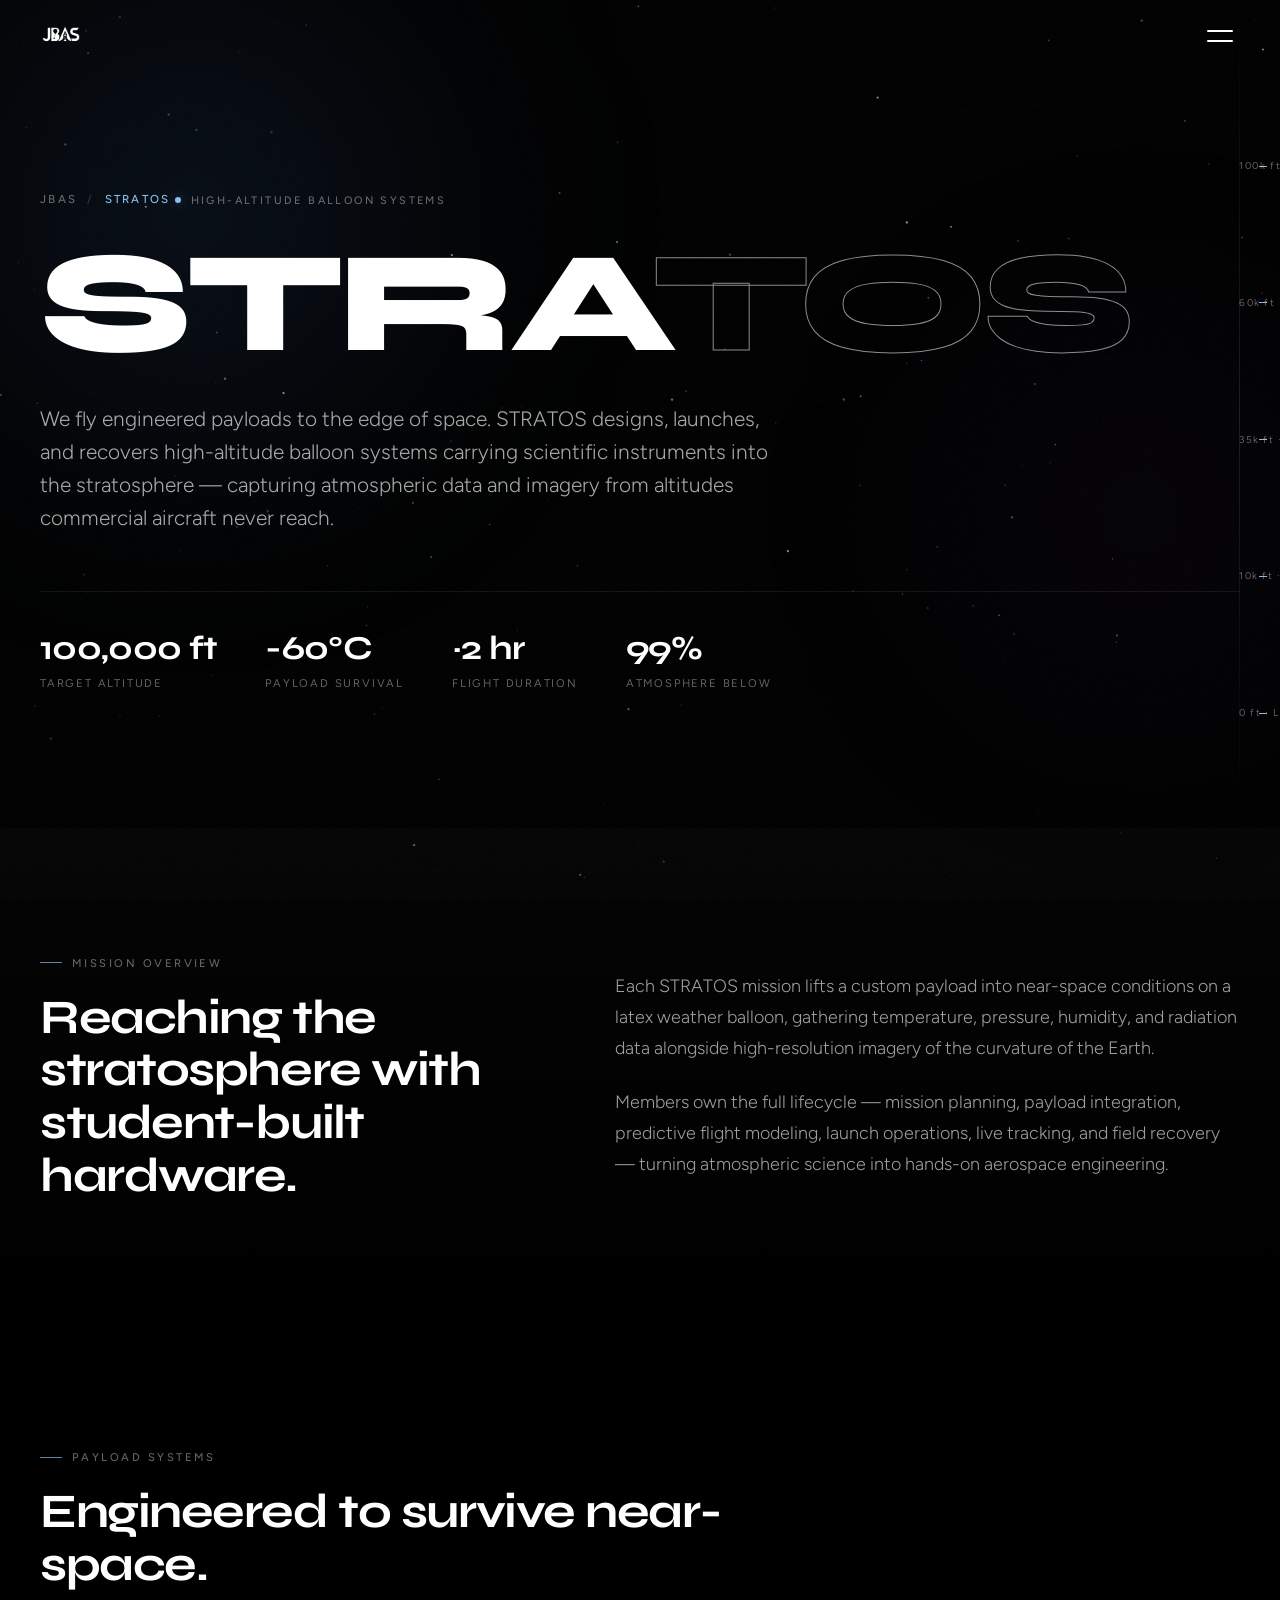
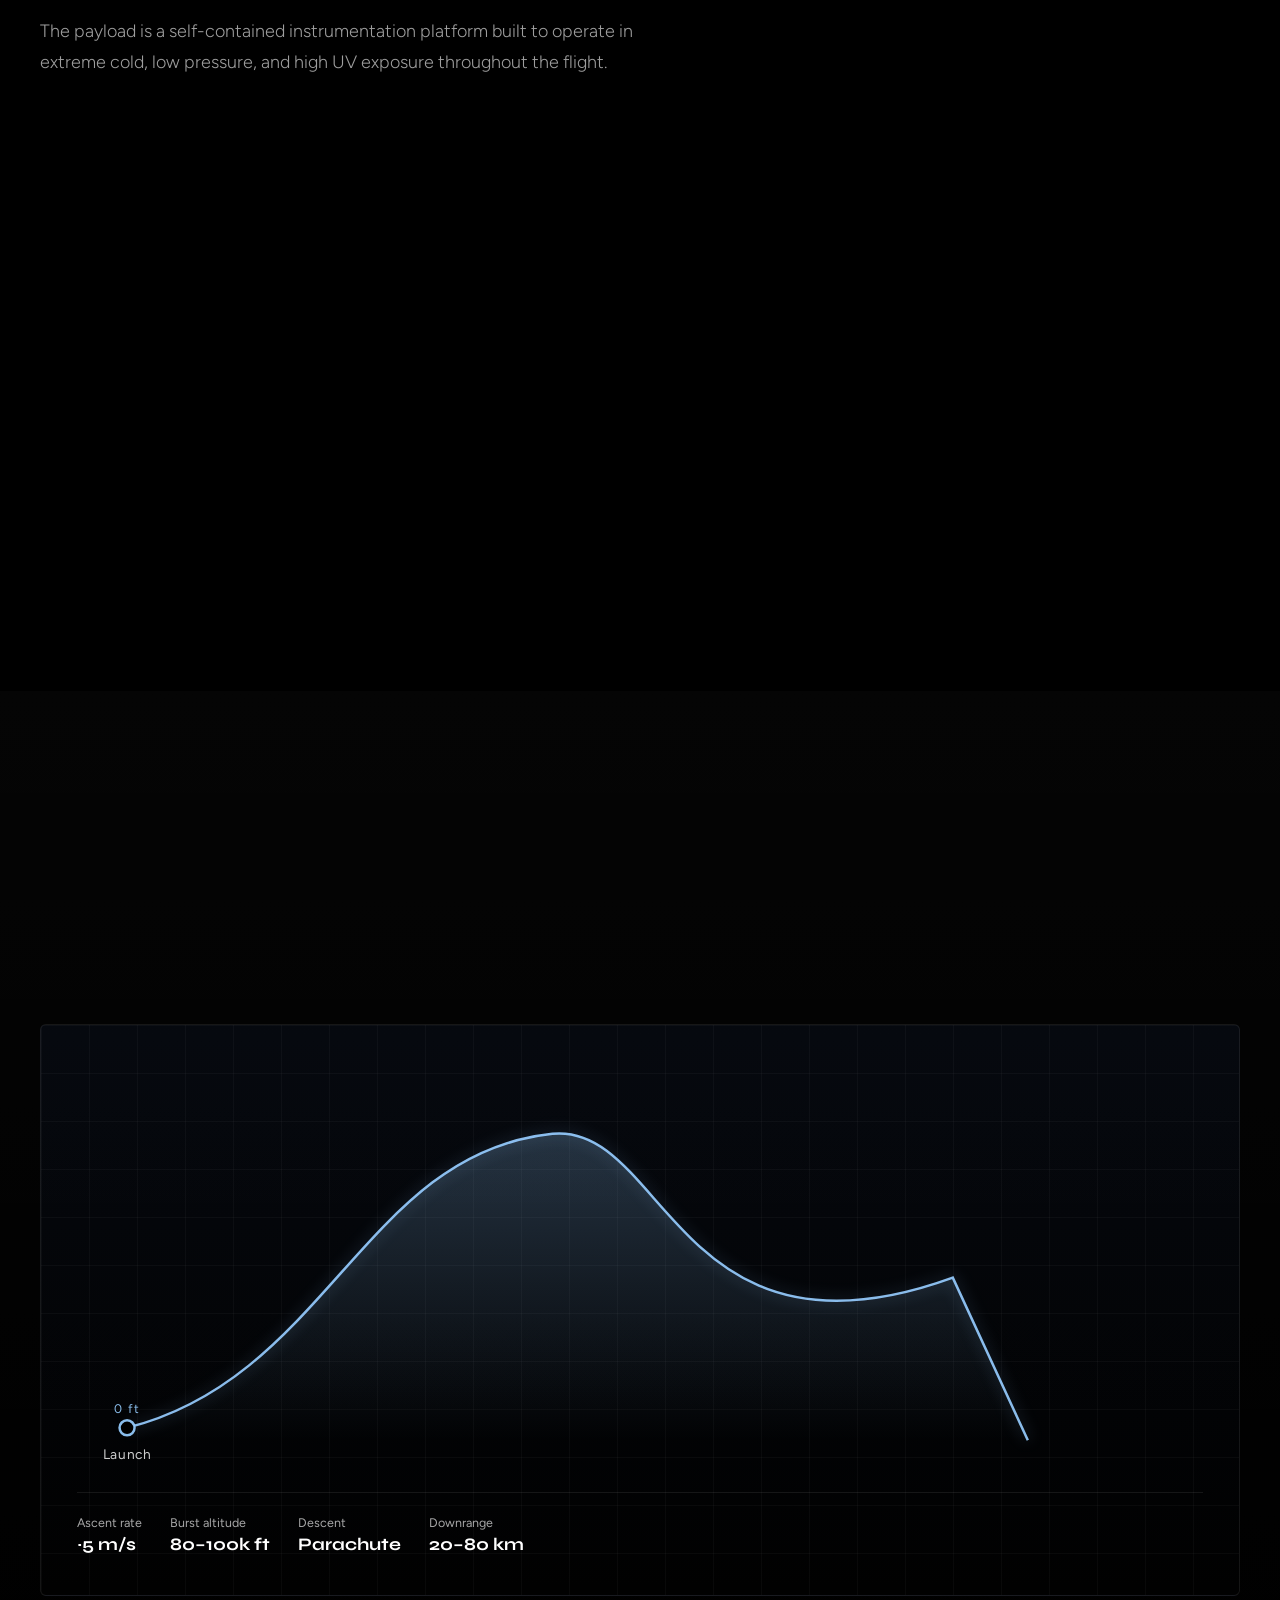
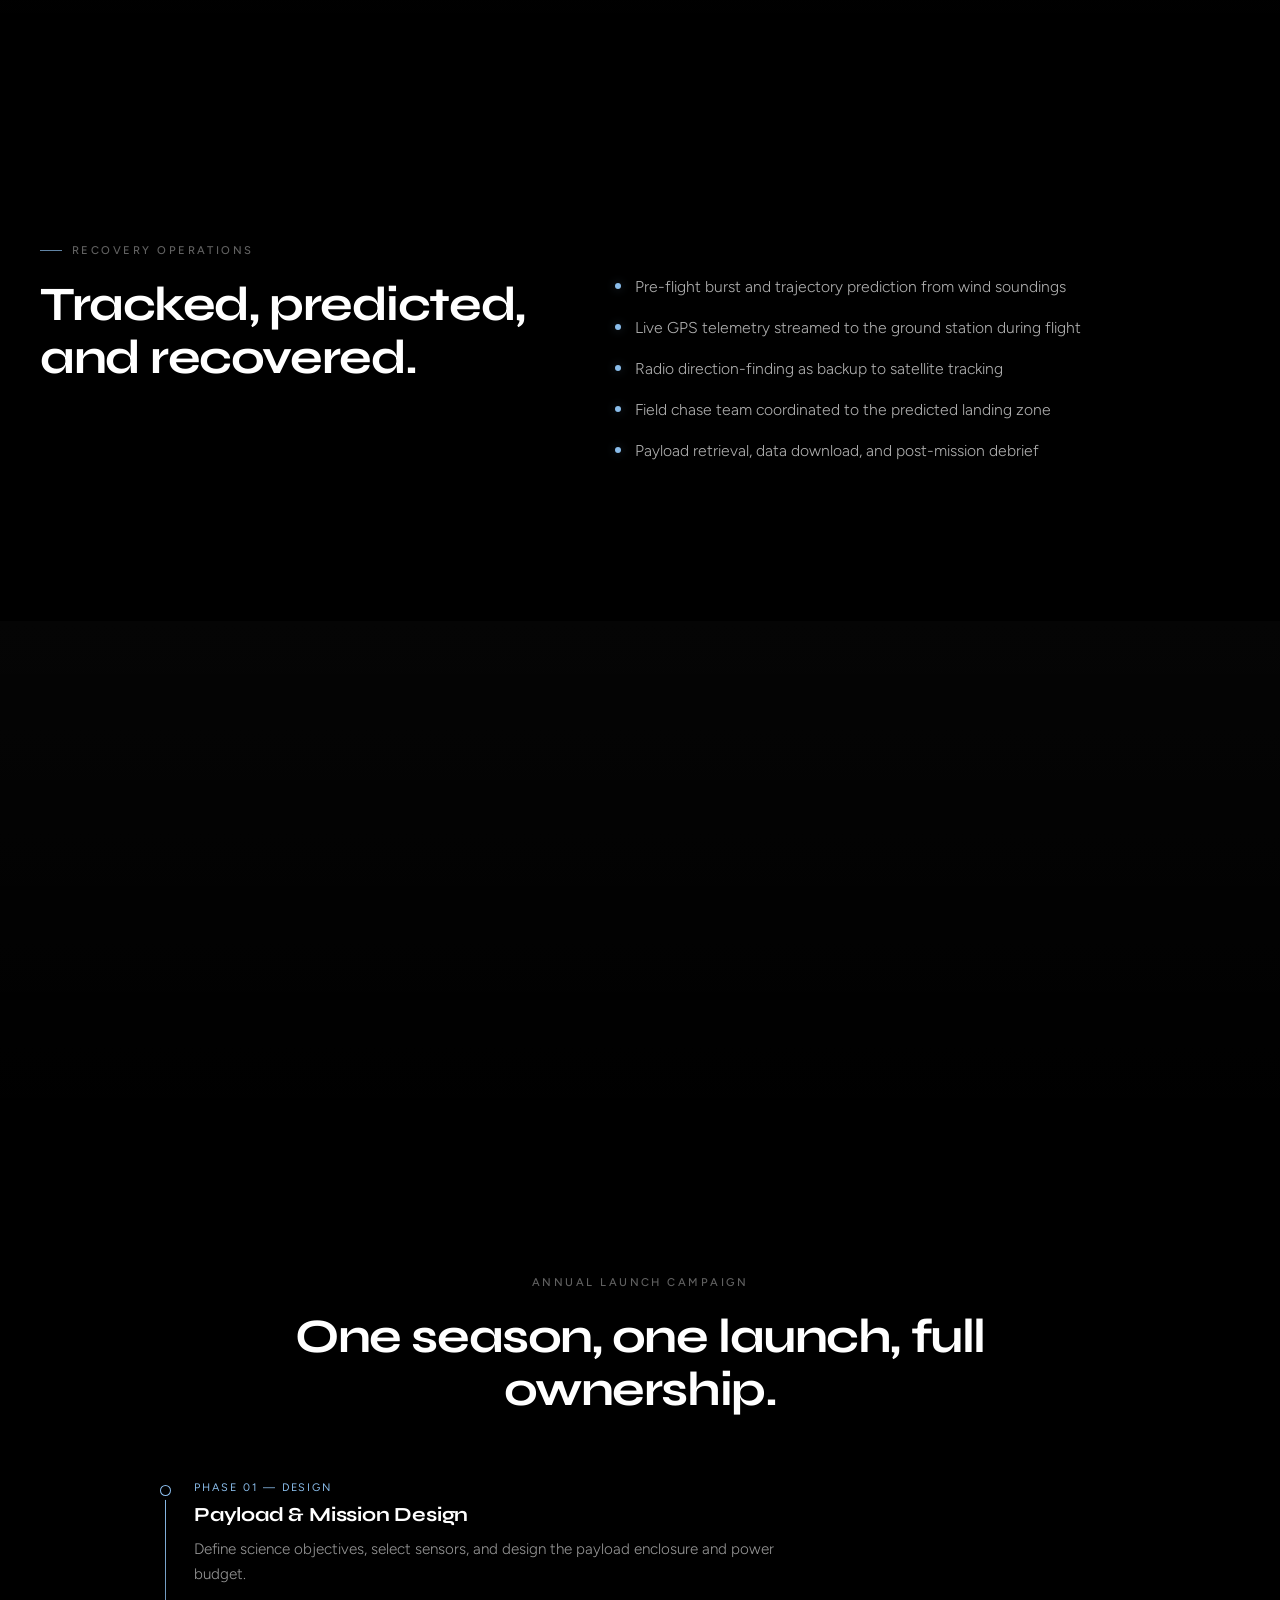
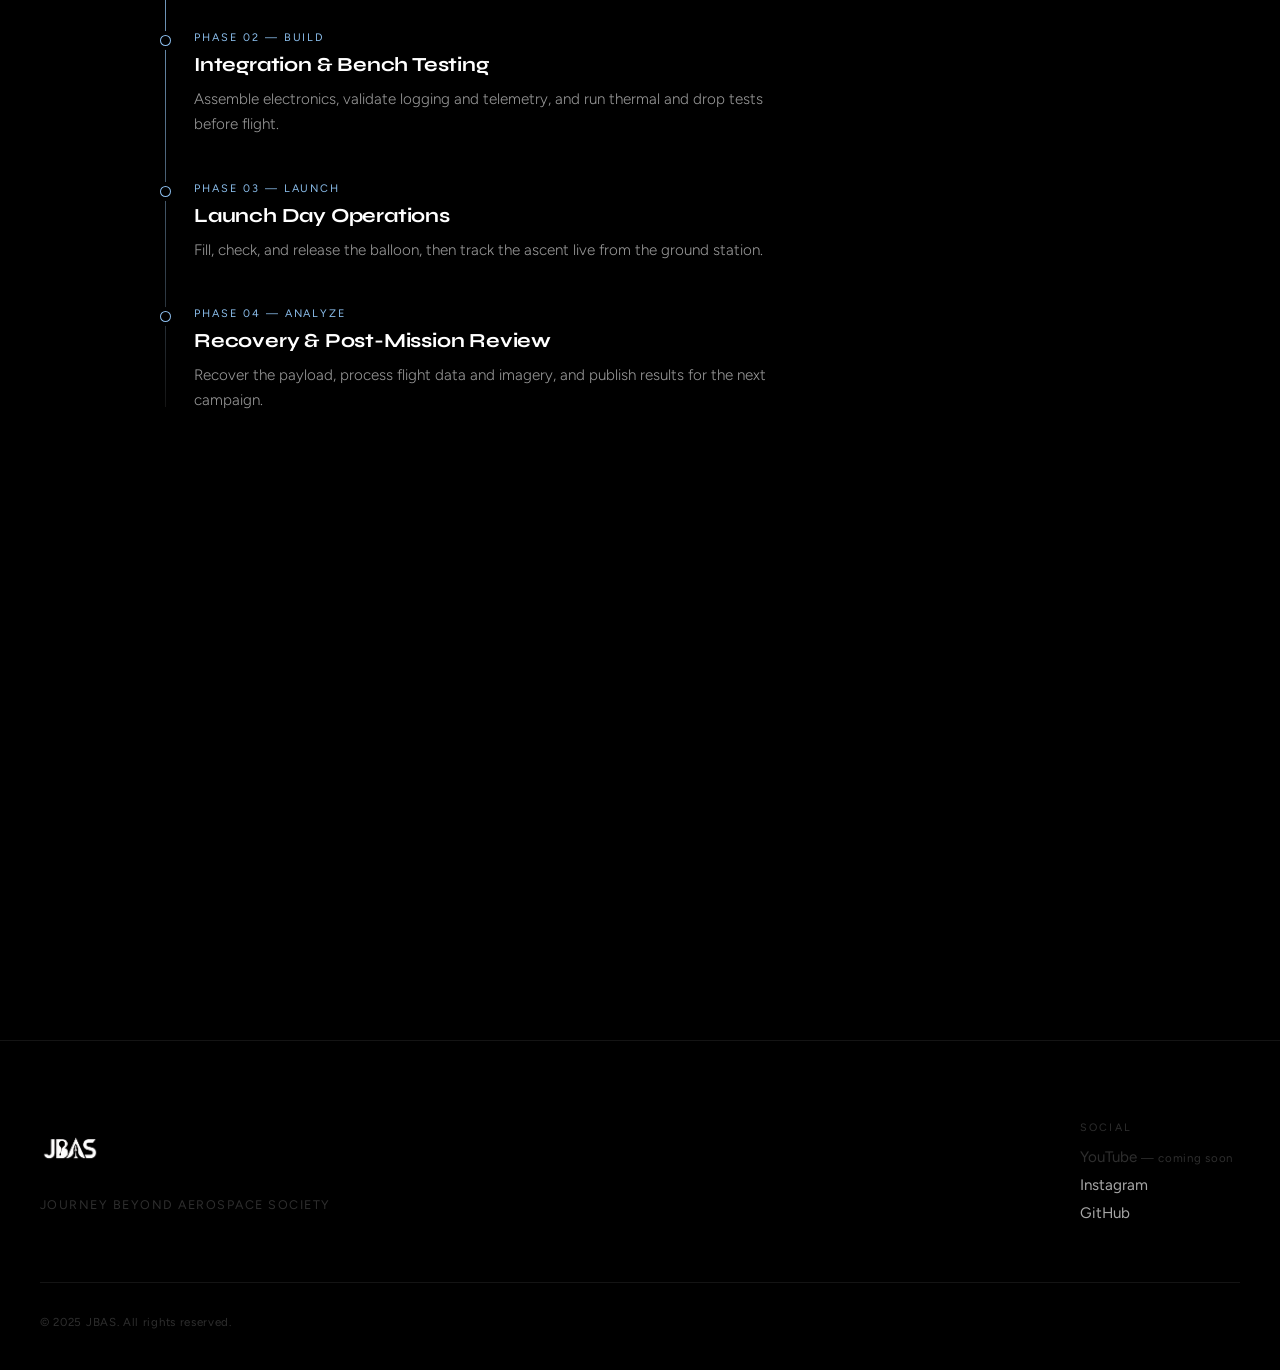
==== stratos.html @ 0ef0cad5 "Add files via upload" ====
<!DOCTYPE html>
<html lang="en">
<head>
  <meta charset="UTF-8" />
  <meta name="viewport" content="width=device-width, initial-scale=1.0" />
  <title>STRATOS — High-Altitude Balloon Systems | JBAS</title>
  <meta name="description" content="STRATOS is the JBAS high-altitude balloon program — reaching the edge of space at 80,000–100,000 ft with custom sensor payloads, live GPS tracking, and full recovery operations." />
  <link rel="preconnect" href="https://fonts.googleapis.com" />
  <link rel="preconnect" href="https://fonts.gstatic.com" crossorigin />
  <link href="https://fonts.googleapis.com/css2?family=Syne:wght@400;500;600;700;800&family=Figtree:wght@300;400;500;600&display=swap" rel="stylesheet" />
  <link rel="stylesheet" href="stratos.css" />
</head>
<body>

  <!-- Atmospheric backdrop (fixed) -->
  <div class="atmos" aria-hidden="true">
    <div class="atmos__noise"></div>
    <div class="atmos__glow atmos__glow--1"></div>
    <div class="atmos__glow atmos__glow--2"></div>
    <canvas class="atmos__stars" id="starsCanvas"></canvas>
  </div>

  <!-- NAVBAR -->
  <nav class="navbar" id="navbar" aria-label="Main navigation">
    <a class="navbar__logo" href="/" aria-label="JBAS — home">
      <img src="assets/jbas-logo.png" alt="JBAS Logo" height="42" />
    </a>
    <button class="navbar__hamburger" id="hamburgerBtn" aria-label="Open menu" aria-expanded="false">
      <span class="hamburger__line"></span>
      <span class="hamburger__line"></span>
    </button>
  </nav>

  <!-- SLIDE MENU -->
  <div class="menu-overlay" id="menuOverlay" aria-hidden="true"></div>
  <aside class="slide-menu" id="slideMenu" aria-hidden="true">
    <nav class="slide-menu__nav" aria-label="Programs">
      <a class="slide-menu__link is-current" href="/stratos" tabindex="-1" aria-current="page">STRATOS</a>
      <span class="slide-menu__link-sub">Weather Balloon</span>
      <a class="slide-menu__link" href="/armstrong" tabindex="-1">ARMSTRONG</a>
      <span class="slide-menu__link-sub">Rocketry</span>
      <a class="slide-menu__link" href="/aeromed" tabindex="-1">AEROMED</a>
      <span class="slide-menu__link-sub">UAV Logistics</span>
    </nav>
    <div class="slide-menu__section">
      <p class="slide-menu__heading">CONTACT</p>
      <a class="slide-menu__small-link" href="mailto:garrettrurik@gmail.com" tabindex="-1">garrettrurik@gmail.com</a>
    </div>
    <div class="slide-menu__section">
      <p class="slide-menu__heading">SOCIAL</p>
      <a class="slide-menu__small-link" href="https://github.com/ruricky" target="_blank" rel="noopener noreferrer" tabindex="-1">GitHub</a>
      <a class="slide-menu__small-link" href="https://www.instagram.com/jbas_cm/" target="_blank" rel="noopener noreferrer" tabindex="-1">Instagram</a>
      <span class="slide-menu__small-link slide-menu__small-link--muted">YouTube</span>
    </div>
  </aside>

  <!-- HERO -->
  <header class="page-hero" id="top">
    <div class="stratos-hero__scale" aria-hidden="true">
      <span class="stratos-hero__tick">100k ft · Near space</span>
      <span class="stratos-hero__tick">60k ft · Stratosphere</span>
      <span class="stratos-hero__tick">35k ft · Cruise altitude</span>
      <span class="stratos-hero__tick">10k ft · Troposphere</span>
      <span class="stratos-hero__tick">0 ft · Launch site</span>
    </div>
    <div id="heroParallax">
      <p class="page-hero__breadcrumb">
        <a href="/">JBAS</a><span class="sep">/</span><span class="current">STRATOS</span>
      </p>
      <p class="page-hero__tag"><span class="dot"></span>High-Altitude Balloon Systems</p>
      <h1 class="page-hero__title">STRA<span class="stroke">TOS</span></h1>
      <p class="page-hero__lead">
        We fly engineered payloads to the edge of space. STRATOS designs, launches, and recovers
        high-altitude balloon systems carrying scientific instruments into the stratosphere —
        capturing atmospheric data and imagery from altitudes commercial aircraft never reach.
      </p>
      <div class="page-hero__meta">
        <div><span class="m-val"><span id="altCounter">0</span> ft</span><span class="m-lab">Target Altitude</span></div>
        <div><span class="m-val">-60°C</span><span class="m-lab">Payload Survival</span></div>
        <div><span class="m-val">~2 hr</span><span class="m-lab">Flight Duration</span></div>
        <div><span class="m-val">99%</span><span class="m-lab">Atmosphere Below</span></div>
      </div>
    </div>
  </header>

  <!-- MISSION OVERVIEW -->
  <section class="section section--alt" aria-label="Mission Overview">
    <div class="container split">
      <div class="section__head" style="margin-bottom:0">
        <p class="eyebrow reveal" data-reveal>Mission Overview</p>
        <h2 class="section__title reveal" data-reveal data-reveal-delay="1">Reaching the stratosphere with student-built hardware.</h2>
      </div>
      <div>
        <p class="section__lead reveal" data-reveal data-reveal-delay="2" style="margin-top:0">
          Each STRATOS mission lifts a custom payload into near-space conditions on a latex weather
          balloon, gathering temperature, pressure, humidity, and radiation data alongside
          high-resolution imagery of the curvature of the Earth.
        </p>
        <p class="section__lead reveal" data-reveal data-reveal-delay="3">
          Members own the full lifecycle — mission planning, payload integration, predictive flight
          modeling, launch operations, live tracking, and field recovery — turning atmospheric
          science into hands-on aerospace engineering.
        </p>
      </div>
    </div>
  </section>

  <!-- PAYLOAD SYSTEMS -->
  <section class="section" aria-label="Payload Systems">
    <div class="container">
      <div class="section__head">
        <p class="eyebrow reveal" data-reveal>Payload Systems</p>
        <h2 class="section__title reveal" data-reveal data-reveal-delay="1">Engineered to survive near-space.</h2>
        <p class="section__lead reveal" data-reveal data-reveal-delay="2">
          The payload is a self-contained instrumentation platform built to operate in extreme cold,
          low pressure, and high UV exposure throughout the flight.
        </p>
      </div>
      <div class="grid grid--3">
        <article class="card reveal" data-reveal data-reveal-delay="1">
          <span class="card__num">01 / SENSORS</span>
          <h3 class="card__title">Atmospheric Sensor Package</h3>
          <p class="card__text">Temperature, barometric pressure, humidity, and UV sensors log the full vertical profile of the atmosphere across every altitude band.</p>
        </article>
        <article class="card reveal" data-reveal data-reveal-delay="2">
          <span class="card__num">02 / IMAGING</span>
          <h3 class="card__title">Camera Systems</h3>
          <p class="card__text">Stabilized cameras capture wide-angle stills and continuous video of the stratosphere and the visible curvature of the Earth.</p>
        </article>
        <article class="card reveal" data-reveal data-reveal-delay="3">
          <span class="card__num">03 / TRACKING</span>
          <h3 class="card__title">GPS &amp; Telemetry</h3>
          <p class="card__text">Dual GPS and radio telemetry transmit live position and altitude, enabling real-time tracking and precise recovery coordination.</p>
        </article>
        <article class="card reveal" data-reveal data-reveal-delay="1">
          <span class="card__num">04 / DATA</span>
          <h3 class="card__title">Onboard Data Logging</h3>
          <p class="card__text">An onboard flight computer timestamps and stores every sensor reading to redundant storage for full post-mission analysis.</p>
        </article>
        <article class="card reveal" data-reveal data-reveal-delay="2">
          <span class="card__num">05 / POWER</span>
          <h3 class="card__title">Cold-Rated Power</h3>
          <p class="card__text">Lithium cell packs and insulated enclosures keep electronics within operating range at temperatures down to -60°C.</p>
        </article>
        <article class="card reveal" data-reveal data-reveal-delay="3">
          <span class="card__num">06 / STRUCTURE</span>
          <h3 class="card__title">Lightweight Airframe</h3>
          <p class="card__text">A foam-and-composite enclosure protects the payload through ascent, burst, and a high-velocity descent before parachute deployment.</p>
        </article>
      </div>
    </div>
  </section>

  <!-- FLIGHT PROFILE -->
  <section class="section section--alt" aria-label="Flight Profile">
    <div class="container">
      <div class="section__head">
        <p class="eyebrow reveal" data-reveal>Flight Profile</p>
        <h2 class="section__title reveal" data-reveal data-reveal-delay="1">From launch site to near space and back.</h2>
      </div>
      <div class="flight-profile reveal" id="flightProfile" data-reveal data-reveal-delay="1">
        <div class="flight-profile__grid" aria-hidden="true"></div>
        <svg class="flight-profile__svg" viewBox="0 0 900 320" role="img" aria-label="Flight profile from launch through burst to recovery">
          <defs>
            <linearGradient id="stratosFill" x1="0" y1="0" x2="0" y2="1">
              <stop offset="0%" stop-color="rgba(150,205,255,0.22)" />
              <stop offset="100%" stop-color="rgba(150,205,255,0)" />
            </linearGradient>
          </defs>
          <path class="flight-profile__area" d="M40,290 C200,250 230,70 380,55 C470,46 480,250 700,170 L760,300 L40,300 Z" />
          <path class="flight-profile__path" d="M40,290 C200,250 230,70 380,55 C470,46 480,250 700,170 L760,300" />
          <g class="fp-node"><circle cx="40" cy="290" r="6"/><text x="40" y="315" text-anchor="middle">Launch</text><text class="fp-alt" x="40" y="278" text-anchor="middle">0 ft</text></g>
          <g class="fp-node"><circle cx="230" cy="120" r="6"/><text x="230" y="108" text-anchor="middle">Ascent</text><text class="fp-alt" x="230" y="145" text-anchor="middle">~1,000 ft/min</text></g>
          <g class="fp-node"><circle cx="380" cy="55" r="6"/><text x="380" y="43" text-anchor="middle">Burst</text><text class="fp-alt" x="380" y="30" text-anchor="middle">~100,000 ft</text></g>
          <g class="fp-node"><circle cx="560" cy="150" r="6"/><text x="560" y="138" text-anchor="middle">Descent</text><text class="fp-alt" x="560" y="175" text-anchor="middle">Parachute</text></g>
          <g class="fp-node"><circle cx="700" cy="170" r="6"/><text x="700" y="158" text-anchor="middle">Recovery</text><text class="fp-alt" x="700" y="195" text-anchor="middle">Touchdown</text></g>
        </svg>
        <div class="flight-profile__legend">
          <div>Ascent rate<strong>~5 m/s</strong></div>
          <div>Burst altitude<strong>80–100k ft</strong></div>
          <div>Descent<strong>Parachute</strong></div>
          <div>Downrange<strong>20–80 km</strong></div>
        </div>
      </div>
    </div>
  </section>

  <!-- RECOVERY OPERATIONS -->
  <section class="section" aria-label="Recovery Operations">
    <div class="container split">
      <div>
        <p class="eyebrow reveal" data-reveal>Recovery Operations</p>
        <h2 class="section__title reveal" data-reveal data-reveal-delay="1">Tracked, predicted, and recovered.</h2>
        <p class="section__lead reveal" data-reveal data-reveal-delay="2" style="margin-top:24px">
          Recovery begins before launch. Predictive models forecast the landing zone using wind data
          and burst estimates, while live telemetry guides the chase team to touchdown.
        </p>
      </div>
      <ul class="checklist reveal" data-reveal data-reveal-delay="2">
        <li>Pre-flight burst and trajectory prediction from wind soundings</li>
        <li>Live GPS telemetry streamed to the ground station during flight</li>
        <li>Radio direction-finding as backup to satellite tracking</li>
        <li>Field chase team coordinated to the predicted landing zone</li>
        <li>Payload retrieval, data download, and post-mission debrief</li>
      </ul>
    </div>
  </section>

  <!-- ENGINEERING SKILLS -->
  <section class="section section--alt" aria-label="Engineering Skills Developed">
    <div class="container">
      <div class="section__head">
        <p class="eyebrow reveal" data-reveal>Engineering Skills Developed</p>
        <h2 class="section__title reveal" data-reveal data-reveal-delay="1">What members take away.</h2>
      </div>
      <div class="grid grid--4">
        <div class="metric reveal" data-reveal data-reveal-delay="1"><div class="metric__val">Embedded</div><span class="metric__lab">Sensors &amp; Firmware</span></div>
        <div class="metric reveal" data-reveal data-reveal-delay="2"><div class="metric__val">Comms</div><span class="metric__lab">RF &amp; Telemetry</span></div>
        <div class="metric reveal" data-reveal data-reveal-delay="3"><div class="metric__val">Mech</div><span class="metric__lab">Payload Structures</span></div>
        <div class="metric reveal" data-reveal data-reveal-delay="4"><div class="metric__val">Data</div><span class="metric__lab">Analysis &amp; Modeling</span></div>
      </div>
    </div>
  </section>

  <!-- ANNUAL LAUNCH CAMPAIGN -->
  <section class="section" aria-label="Annual Launch Campaign">
    <div class="container container--narrow">
      <div class="section__head section__head--center">
        <p class="eyebrow reveal" data-reveal>Annual Launch Campaign</p>
        <h2 class="section__title reveal" data-reveal data-reveal-delay="1">One season, one launch, full ownership.</h2>
      </div>
      <div class="timeline reveal" data-reveal data-reveal-delay="1">
        <div class="timeline__item">
          <p class="timeline__phase">Phase 01 — Design</p>
          <h3 class="timeline__title">Payload &amp; Mission Design</h3>
          <p class="timeline__text">Define science objectives, select sensors, and design the payload enclosure and power budget.</p>
        </div>
        <div class="timeline__item">
          <p class="timeline__phase">Phase 02 — Build</p>
          <h3 class="timeline__title">Integration &amp; Bench Testing</h3>
          <p class="timeline__text">Assemble electronics, validate logging and telemetry, and run thermal and drop tests before flight.</p>
        </div>
        <div class="timeline__item">
          <p class="timeline__phase">Phase 03 — Launch</p>
          <h3 class="timeline__title">Launch Day Operations</h3>
          <p class="timeline__text">Fill, check, and release the balloon, then track the ascent live from the ground station.</p>
        </div>
        <div class="timeline__item">
          <p class="timeline__phase">Phase 04 — Analyze</p>
          <h3 class="timeline__title">Recovery &amp; Post-Mission Review</h3>
          <p class="timeline__text">Recover the payload, process flight data and imagery, and publish results for the next campaign.</p>
        </div>
      </div>
    </div>
  </section>

  <!-- CTA -->
  <section class="cta" aria-label="Get involved">
    <div class="cta__inner">
      <h2 class="cta__title reveal" data-reveal>Fly something to the edge of space.</h2>
      <p class="cta__text reveal" data-reveal data-reveal-delay="1">STRATOS is open to all students — no prior experience required, just curiosity and commitment.</p>
      <a class="btn reveal" data-reveal data-reveal-delay="2" href="mailto:garrettrurik@gmail.com">
        Join the program
        <svg viewBox="0 0 24 24" fill="none" stroke="currentColor" stroke-width="1.6"><line x1="5" y1="12" x2="19" y2="12"/><polyline points="12,5 19,12 12,19"/></svg>
      </a>
    </div>
  </section>

  <!-- FOOTER -->
  <footer class="footer">
    <div class="footer__inner">
      <div class="footer__left">
        <a href="/" aria-label="JBAS — home" class="footer__logo-link">
          <img src="assets/jbas-logo.png" alt="JBAS Logo" class="footer__logo" />
        </a>
        <p class="footer__tagline">Journey Beyond Aerospace Society</p>
      </div>
      <div class="footer__right">
        <p class="footer__heading">SOCIAL</p>
        <nav class="footer__links" aria-label="Social links">
          <span class="footer__link footer__link--muted">YouTube <span class="footer__soon">— coming soon</span></span>
          <a class="footer__link" href="https://www.instagram.com/jbas_cm/" target="_blank" rel="noopener noreferrer">Instagram</a>
          <a class="footer__link" href="https://github.com/ruricky" target="_blank" rel="noopener noreferrer">GitHub</a>
        </nav>
      </div>
    </div>
    <div class="footer__bottom">
      <span class="footer__copy">© 2025 JBAS. All rights reserved.</span>
    </div>
  </footer>

  <script src="stratos.js"></script>
</body>
</html>
---- stratos.css ----
/* =====================================================
   JBAS — SHARED PROGRAM-PAGE BASE
   Mirrors the homepage design system (tokens, navbar,
   slide menu, footer, atmospheric hero, reveal system).
   A per-page accent is injected via --prog-accent.
===================================================== */

:root {
  --color-bg:        #000000;
  --color-surface:   #0a0a0a;
  --color-border:    rgba(255,255,255,0.08);
  --color-white:     #ffffff;
  --color-grey:      rgba(255,255,255,0.38);
  --color-grey-dim:  rgba(255,255,255,0.18);
  --color-accent:    rgba(180,210,255,0.55);

  /* Per-page accent (overridden in each page CSS) */
  --prog-accent:      rgba(180,210,255,0.85);
  --prog-accent-soft: rgba(180,210,255,0.14);
  --prog-glow:        rgba(60,100,200,0.16);

  --font-display:    'Syne', sans-serif;
  --font-body:       'Figtree', sans-serif;

  --ease-out:        cubic-bezier(0.16, 1, 0.3, 1);
  --ease-inout:      cubic-bezier(0.65, 0, 0.35, 1);
  --ease-spring:     cubic-bezier(0.34, 1.56, 0.64, 1);

  --t-fast:   0.2s;
  --t-mid:    0.4s;
  --t-slow:   0.7s;
  --t-xslow:  1.1s;
}

*, *::before, *::after { margin: 0; padding: 0; box-sizing: border-box; }

html {
  scroll-behavior: smooth;
  font-size: 16px;
  -webkit-font-smoothing: antialiased;
  -moz-osx-font-smoothing: grayscale;
}

body {
  background: var(--color-bg);
  color: var(--color-white);
  font-family: var(--font-body);
  overflow-x: hidden;
  cursor: default;
}

a { color: inherit; text-decoration: none; }
img { display: block; max-width: 100%; }
button { background: none; border: none; cursor: pointer; color: inherit; font: inherit; padding: 0; }

.sr-only {
  position: absolute; width: 1px; height: 1px;
  padding: 0; margin: -1px; overflow: hidden;
  clip: rect(0,0,0,0); border: 0;
}

/* ---------------- NAVBAR ---------------- */
.navbar {
  position: fixed; top: 0; left: 0; right: 0;
  z-index: 300;
  display: flex; align-items: center; justify-content: space-between;
  padding: 0 40px; height: 72px;
  background: transparent;
  transform: translateZ(0);
  transition: background var(--t-mid) var(--ease-out),
              backdrop-filter var(--t-mid) var(--ease-out);
}
.navbar::after {
  content: ''; position: absolute; bottom: 0; left: 0; right: 0;
  height: 1px; background: var(--color-border);
  opacity: 0; transition: opacity var(--t-mid) var(--ease-out);
  pointer-events: none;
}
.navbar.scrolled {
  background: rgba(0,0,0,0.75);
  backdrop-filter: blur(20px) saturate(1.4);
  -webkit-backdrop-filter: blur(20px) saturate(1.4);
}
.navbar.scrolled::after { opacity: 1; }

.navbar__logo { display: flex; align-items: center; transition: opacity var(--t-fast) var(--ease-out); }
.navbar__logo:hover { opacity: 0.72; }
.navbar__logo img { height: 42px; width: auto; }

.navbar__hamburger {
  display: flex; flex-direction: column; justify-content: center; align-items: center;
  width: 40px; height: 40px; gap: 0; padding: 0; position: relative;
  transition: opacity var(--t-fast) var(--ease-out);
}
.navbar__hamburger:hover { opacity: 0.6; }
.hamburger__line {
  display: block; position: absolute; width: 26px; height: 1.5px;
  background: var(--color-white); border-radius: 1px;
  transform-origin: center center;
  transition: transform 0.3s cubic-bezier(0.4, 0, 0.2, 1);
}
.hamburger__line:nth-child(1) { transform: translateY(-5px); }
.hamburger__line:nth-child(2) { transform: translateY(5px); }
.navbar__hamburger.open .hamburger__line:nth-child(1) { transform: translateY(0) rotate(45deg); }
.navbar__hamburger.open .hamburger__line:nth-child(2) { transform: translateY(0) rotate(-45deg); }

/* ---------------- SLIDE MENU ---------------- */
.menu-overlay {
  position: fixed; top: 72px; bottom: 0; left: 0; right: 0;
  z-index: 100; background: rgba(0,0,0,0.55);
  backdrop-filter: blur(4px); -webkit-backdrop-filter: blur(4px);
  opacity: 0; pointer-events: none;
  transition: opacity var(--t-slow) var(--ease-out);
}
.menu-overlay.open { opacity: 1; pointer-events: all; }

.slide-menu {
  position: fixed; top: 72px; right: 0; z-index: 200;
  width: min(420px, 100vw); height: calc(100dvh - 72px);
  background: rgba(8,8,8,0.94);
  backdrop-filter: blur(40px) saturate(1.2);
  -webkit-backdrop-filter: blur(40px) saturate(1.2);
  border-left: 1px solid var(--color-border);
  display: flex; flex-direction: column;
  padding: 48px 48px 60px; gap: 48px;
  transform: translateX(100%);
  transition: transform 0.3s cubic-bezier(0.4, 0, 0.2, 1);
  overflow-y: auto;
}
.slide-menu.open { transform: translateX(0); }
.slide-menu__nav { display: flex; flex-direction: column; gap: 0; }
.slide-menu__link {
  font-family: var(--font-display);
  font-size: clamp(2rem, 5vw, 2.75rem);
  font-weight: 700; letter-spacing: -0.02em; line-height: 1.1;
  color: var(--color-white); opacity: 0.9;
  transition: opacity var(--t-fast); display: block; margin-top: 12px;
}
.slide-menu__link:hover { opacity: 0.45; }
.slide-menu__link.is-current { color: var(--prog-accent); opacity: 1; }
.slide-menu__link-sub {
  display: block; font-family: var(--font-body); font-size: 0.72rem;
  letter-spacing: 0.14em; text-transform: uppercase;
  color: var(--color-grey); margin-bottom: 20px; margin-left: 2px;
}
.slide-menu__section { display: flex; flex-direction: column; gap: 10px; }
.slide-menu__heading {
  font-family: var(--font-body); font-size: 0.67rem; letter-spacing: 0.2em;
  text-transform: uppercase; color: var(--color-grey-dim); margin-bottom: 4px;
}
.slide-menu__small-link {
  font-family: var(--font-body); font-size: 1rem; font-weight: 400;
  color: rgba(255,255,255,0.7); transition: color var(--t-fast);
  display: block; cursor: pointer;
}
.slide-menu__small-link:hover { color: var(--color-white); }
.slide-menu__small-link--muted { color: var(--color-grey-dim); cursor: default; }

/* ---------------- ATMOSPHERIC BACKDROP ---------------- */
.atmos { position: fixed; inset: 0; z-index: 0; overflow: hidden; pointer-events: none; }
.atmos__noise {
  position: absolute; inset: -50%; width: 200%; height: 200%; opacity: 0.028;
  background-image: url("data:image/svg+xml,%3Csvg viewBox='0 0 256 256' xmlns='http://www.w3.org/2000/svg'%3E%3Cfilter id='n'%3E%3CfeTurbulence type='fractalNoise' baseFrequency='0.9' numOctaves='4' stitchTiles='stitch'/%3E%3C/filter%3E%3Crect width='100%25' height='100%25' filter='url(%23n)'/%3E%3C/svg%3E");
  background-size: 256px 256px;
  animation: noiseShift 8s steps(2) infinite;
}
@keyframes noiseShift {
  0% { transform: translate(0,0); } 20% { transform: translate(-4%,-2%); }
  40% { transform: translate(3%,4%); } 60% { transform: translate(-2%,3%); }
  80% { transform: translate(4%,-3%); } 100% { transform: translate(0,0); }
}
.atmos__glow { position: absolute; border-radius: 50%; filter: blur(120px); }
.atmos__glow--1 {
  width: 50vw; height: 50vw; top: -12%; left: -10%;
  background: radial-gradient(circle, var(--prog-glow) 0%, transparent 70%);
  animation: glowDrift1 16s ease-in-out infinite alternate;
}
.atmos__glow--2 {
  width: 38vw; height: 38vw; top: 30%; right: -8%;
  background: radial-gradient(circle, rgba(100,60,180,0.10) 0%, transparent 70%);
  animation: glowDrift2 20s ease-in-out infinite alternate;
}
@keyframes glowDrift1 { from { transform: translate(0,0) scale(1); } to { transform: translate(8%,10%) scale(1.15); } }
@keyframes glowDrift2 { from { transform: translate(0,0) scale(1); } to { transform: translate(-10%,-8%) scale(1.2); } }
.atmos__stars { position: absolute; inset: 0; width: 100%; height: 100%; }

/* ---------------- PAGE HERO (sub-page) ---------------- */
.page-hero {
  position: relative; z-index: 1;
  min-height: 92dvh;
  display: flex; flex-direction: column; justify-content: center;
  padding: 140px 40px 90px;
  max-width: 1400px; margin: 0 auto;
  overflow: hidden;
}
.page-hero__breadcrumb {
  display: inline-flex; align-items: center; gap: 10px;
  font-family: var(--font-body); font-size: 0.72rem; font-weight: 500;
  letter-spacing: 0.2em; text-transform: uppercase; color: var(--color-grey);
  margin-bottom: 30px;
}
.page-hero__breadcrumb a { color: var(--color-grey); transition: color var(--t-fast); }
.page-hero__breadcrumb a:hover { color: var(--color-white); }
.page-hero__breadcrumb .sep { color: var(--color-grey-dim); }
.page-hero__breadcrumb .current { color: var(--prog-accent); }

.page-hero__tag {
  display: inline-flex; align-items: center; gap: 10px;
  font-family: var(--font-body); font-size: 0.68rem; font-weight: 500;
  letter-spacing: 0.22em; text-transform: uppercase; color: var(--color-grey);
  margin-bottom: 26px;
}
.page-hero__tag .dot {
  width: 6px; height: 6px; border-radius: 50%; background: var(--prog-accent);
  box-shadow: 0 0 12px 2px var(--prog-accent-soft);
}
.page-hero__title {
  font-family: var(--font-display);
  font-size: clamp(3.2rem, 12vw, 9rem);
  font-weight: 800; letter-spacing: -0.04em; line-height: 0.94;
  color: var(--color-white);
}
.page-hero__title .stroke {
  color: transparent;
  -webkit-text-stroke: 1px rgba(255,255,255,0.55);
}
.page-hero__lead {
  font-family: var(--font-body);
  font-size: clamp(1rem, 2vw, 1.3rem); font-weight: 300; line-height: 1.6;
  color: rgba(255,255,255,0.66); max-width: 56ch; margin-top: 30px;
}
.page-hero__meta {
  display: flex; flex-wrap: wrap; gap: 48px; margin-top: 56px;
  padding-top: 36px; border-top: 1px solid var(--color-border);
}
.page-hero__meta .m-val {
  display: block; font-family: var(--font-display);
  font-size: clamp(1.5rem, 3vw, 2.1rem); font-weight: 700;
  letter-spacing: -0.02em; color: var(--color-white);
}
.page-hero__meta .m-lab {
  display: block; font-family: var(--font-body); font-size: 0.7rem;
  letter-spacing: 0.16em; text-transform: uppercase; color: var(--color-grey);
  margin-top: 8px;
}

/* ---------------- GENERIC SECTION SYSTEM ---------------- */
.section { position: relative; z-index: 1; padding: 120px 40px; }
.section--tight { padding: 90px 40px; }
.section--alt { background: linear-gradient(180deg, rgba(255,255,255,0.018), transparent); }
.container { max-width: 1400px; margin: 0 auto; }
.container--narrow { max-width: 960px; }

.section__head { max-width: 760px; margin-bottom: 64px; }
.section__head--center { margin-left: auto; margin-right: auto; text-align: center; }
.eyebrow {
  display: inline-flex; align-items: center; gap: 10px;
  font-family: var(--font-body); font-size: 0.7rem; font-weight: 500;
  letter-spacing: 0.22em; text-transform: uppercase; color: var(--color-grey);
  margin-bottom: 22px;
}
.eyebrow::before {
  content: ''; width: 22px; height: 1px; background: var(--prog-accent); opacity: 0.7;
}
.section__head--center .eyebrow::before { display: none; }
.section__title {
  font-family: var(--font-display);
  font-size: clamp(1.8rem, 3.8vw, 3rem); font-weight: 700;
  letter-spacing: -0.03em; line-height: 1.1; color: var(--color-white);
}
.section__lead {
  font-family: var(--font-body);
  font-size: clamp(0.98rem, 1.4vw, 1.12rem); font-weight: 300;
  line-height: 1.72; color: rgba(255,255,255,0.62); margin-top: 24px; max-width: 60ch;
}
.section__head--center .section__lead { margin-left: auto; margin-right: auto; }

/* ---------------- FEATURE CARDS ---------------- */
.grid { display: grid; gap: 18px; }
.grid--2 { grid-template-columns: repeat(2, 1fr); }
.grid--3 { grid-template-columns: repeat(3, 1fr); }
.grid--4 { grid-template-columns: repeat(4, 1fr); }

.card {
  position: relative; border: 1px solid var(--color-border); border-radius: 4px;
  background: linear-gradient(160deg, rgba(255,255,255,0.035), rgba(255,255,255,0.01));
  padding: 32px 30px; overflow: hidden;
  transition: border-color var(--t-slow) var(--ease-out),
              transform var(--t-slow) var(--ease-out),
              background var(--t-slow) var(--ease-out);
}
.card::before {
  content: ''; position: absolute; top: 0; left: 0; right: 0; height: 1px;
  background: linear-gradient(to right, transparent, var(--prog-accent), transparent);
  transform: scaleX(0); transform-origin: left;
  transition: transform var(--t-xslow) var(--ease-out);
}
.card:hover {
  border-color: var(--prog-accent-soft);
  transform: translateY(-4px);
  background: linear-gradient(160deg, rgba(255,255,255,0.06), rgba(255,255,255,0.015));
}
.card:hover::before { transform: scaleX(1); }
.card__num {
  font-family: var(--font-body); font-size: 0.66rem; letter-spacing: 0.18em;
  color: var(--color-grey-dim); margin-bottom: 18px; display: block;
}
.card__title {
  font-family: var(--font-display); font-size: 1.15rem; font-weight: 700;
  letter-spacing: -0.01em; color: var(--color-white); margin-bottom: 12px;
}
.card__text {
  font-family: var(--font-body); font-size: 0.94rem; font-weight: 300;
  line-height: 1.66; color: rgba(255,255,255,0.6);
}
.card__icon {
  width: 40px; height: 40px; margin-bottom: 22px; color: var(--prog-accent);
}
.card__icon svg { width: 100%; height: 100%; }

/* ---------------- SPEC LIST ---------------- */
.spec {
  border-top: 1px solid var(--color-border);
}
.spec__row {
  display: grid; grid-template-columns: 200px 1fr; gap: 24px;
  padding: 22px 4px; border-bottom: 1px solid var(--color-border);
  align-items: baseline;
  transition: background var(--t-mid) var(--ease-out);
}
.spec__row:hover { background: rgba(255,255,255,0.02); }
.spec__key {
  font-family: var(--font-body); font-size: 0.72rem; letter-spacing: 0.16em;
  text-transform: uppercase; color: var(--prog-accent);
}
.spec__val {
  font-family: var(--font-body); font-size: 1rem; font-weight: 300;
  line-height: 1.6; color: rgba(255,255,255,0.78);
}
.spec__val strong { font-weight: 500; color: var(--color-white); }

/* ---------------- TIMELINE ---------------- */
.timeline { position: relative; padding-left: 34px; }
.timeline::before {
  content: ''; position: absolute; left: 5px; top: 6px; bottom: 6px; width: 1px;
  background: linear-gradient(to bottom, var(--prog-accent), var(--color-border));
}
.timeline__item { position: relative; padding-bottom: 44px; }
.timeline__item:last-child { padding-bottom: 0; }
.timeline__item::before {
  content: ''; position: absolute; left: -34px; top: 4px;
  width: 11px; height: 11px; border-radius: 50%;
  background: var(--color-bg); border: 1px solid var(--prog-accent);
  box-shadow: 0 0 0 4px rgba(0,0,0,1);
}
.timeline__phase {
  font-family: var(--font-body); font-size: 0.68rem; letter-spacing: 0.18em;
  text-transform: uppercase; color: var(--prog-accent); margin-bottom: 8px;
}
.timeline__title {
  font-family: var(--font-display); font-size: 1.25rem; font-weight: 700;
  color: var(--color-white); margin-bottom: 10px; letter-spacing: -0.01em;
}
.timeline__text {
  font-family: var(--font-body); font-size: 0.95rem; font-weight: 300;
  line-height: 1.66; color: rgba(255,255,255,0.6); max-width: 60ch;
}

/* ---------------- METRIC ROW ---------------- */
.metrics {
  display: grid; grid-template-columns: repeat(4, 1fr); gap: 18px;
}
.metric {
  border: 1px solid var(--color-border); border-radius: 4px; padding: 30px 26px;
  background: linear-gradient(160deg, rgba(255,255,255,0.03), rgba(255,255,255,0.008));
}
.metric__val {
  font-family: var(--font-display); font-size: clamp(1.8rem, 3.4vw, 2.6rem);
  font-weight: 700; letter-spacing: -0.02em; color: var(--color-white); line-height: 1;
}
.metric__lab {
  font-family: var(--font-body); font-size: 0.72rem; letter-spacing: 0.14em;
  text-transform: uppercase; color: var(--color-grey); margin-top: 12px; display: block;
}

/* ---------------- CHECK / FEATURE LIST ---------------- */
.checklist { display: flex; flex-direction: column; gap: 16px; }
.checklist li {
  list-style: none; display: flex; gap: 14px; align-items: flex-start;
  font-family: var(--font-body); font-size: 0.98rem; font-weight: 300;
  line-height: 1.6; color: rgba(255,255,255,0.7);
}
.checklist li::before {
  content: ''; flex: none; margin-top: 9px; width: 6px; height: 6px;
  border-radius: 50%; background: var(--prog-accent);
  box-shadow: 0 0 10px 1px var(--prog-accent-soft);
}

/* ---------------- CTA BAND ---------------- */
.cta {
  position: relative; z-index: 1; padding: 120px 40px; text-align: center; overflow: hidden;
}
.cta__inner { max-width: 760px; margin: 0 auto; }
.cta__title {
  font-family: var(--font-display); font-size: clamp(1.8rem, 4vw, 2.8rem);
  font-weight: 700; letter-spacing: -0.03em; line-height: 1.1; color: var(--color-white);
}
.cta__text {
  font-family: var(--font-body); font-size: 1.05rem; font-weight: 300; line-height: 1.7;
  color: rgba(255,255,255,0.6); margin: 22px auto 0; max-width: 52ch;
}
.btn {
  display: inline-flex; align-items: center; gap: 12px; margin-top: 40px;
  font-family: var(--font-body); font-size: 0.82rem; font-weight: 500;
  letter-spacing: 0.14em; text-transform: uppercase; color: var(--color-white);
  padding: 16px 30px; border: 1px solid var(--prog-accent);
  border-radius: 4px; background: var(--prog-accent-soft);
  transition: background var(--t-mid) var(--ease-out), transform var(--t-mid) var(--ease-out);
}
.btn:hover { background: var(--prog-accent); color: #000; transform: translateY(-2px); }
.btn svg { width: 15px; height: 15px; }

/* ---------------- REVEAL ---------------- */
.reveal { opacity: 0; transform: translateY(28px);
  transition: opacity 0.9s var(--ease-out), transform 0.9s var(--ease-out); }
.reveal.revealed { opacity: 1; transform: translateY(0); }

/* ---------------- FOOTER ---------------- */
.footer { position: relative; z-index: 1; padding: 80px 40px 40px; border-top: 1px solid var(--color-border); }
.footer__inner { display: flex; align-items: flex-start; justify-content: space-between; gap: 60px; max-width: 1400px; margin: 0 auto; }
.footer__logo-link { display: inline-block; transition: opacity var(--t-fast); }
.footer__logo-link:hover { opacity: 0.6; }
.footer__logo { height: 60px; width: auto; }
.footer__left { display: flex; flex-direction: column; gap: 16px; }
.footer__tagline {
  font-family: var(--font-body); font-size: 0.78rem; letter-spacing: 0.12em;
  text-transform: uppercase; color: var(--color-grey-dim);
}
.footer__right { display: flex; flex-direction: column; gap: 14px; min-width: 160px; }
.footer__heading {
  font-family: var(--font-body); font-size: 0.67rem; letter-spacing: 0.2em;
  text-transform: uppercase; color: var(--color-grey-dim);
}
.footer__links { display: flex; flex-direction: column; gap: 10px; }
.footer__link {
  font-family: var(--font-body); font-size: 0.95rem; color: rgba(255,255,255,0.65);
  transition: color var(--t-fast); cursor: pointer;
}
.footer__link:hover { color: var(--color-white); }
.footer__link--muted { color: var(--color-grey-dim); cursor: default; }
.footer__soon { font-size: 0.72rem; letter-spacing: 0.06em; color: var(--color-grey-dim); }
.footer__bottom { max-width: 1400px; margin: 60px auto 0; padding-top: 28px; border-top: 1px solid var(--color-border); }
.footer__copy { font-size: 0.72rem; color: var(--color-grey-dim); letter-spacing: 0.06em; }

/* ---------------- RESPONSIVE ---------------- */
@media (max-width: 900px) {
  .navbar { padding: 0 24px; }
  .page-hero { padding: 120px 24px 70px; }
  .section { padding: 84px 24px; }
  .section--tight { padding: 64px 24px; }
  .cta { padding: 90px 24px; }
  .grid--4 { grid-template-columns: repeat(2, 1fr); }
  .grid--3 { grid-template-columns: 1fr; }
  .grid--2 { grid-template-columns: 1fr; }
  .metrics { grid-template-columns: repeat(2, 1fr); }
  .spec__row { grid-template-columns: 1fr; gap: 6px; }
  .footer__inner { flex-direction: column; gap: 40px; }
  .footer { padding: 60px 24px 40px; }
  .page-hero__meta { gap: 32px; }
}
@media (max-width: 600px) {
  .menu-overlay { top: 72px; }
  .slide-menu { top: 72px; height: calc(100dvh - 72px); padding: 48px 32px 48px; }
  .slide-menu__link { font-size: clamp(1.7rem, 8vw, 2.4rem); }
  .grid--4 { grid-template-columns: 1fr; }
  .metrics { grid-template-columns: 1fr; }
}
@media (prefers-reduced-motion: reduce) {
  *, *::before, *::after {
    animation-duration: 0.001ms !important; animation-iteration-count: 1 !important;
    transition-duration: 0.001ms !important; scroll-behavior: auto !important;
  }
  .reveal { opacity: 1; transform: none; }
}
/* =====================================================
   STRATOS — High-Altitude Balloon Systems
   Page-specific styling (extends _base.css)
===================================================== */

:root {
  --prog-accent:      rgba(150,205,255,0.92);
  --prog-accent-soft: rgba(150,205,255,0.14);
  --prog-glow:        rgba(70,130,210,0.18);
}

/* Hero altitude scale motif on the right edge */
.stratos-hero__scale {
  position: absolute; top: 0; bottom: 0; right: 40px;
  width: 1px; background: linear-gradient(to bottom, transparent, var(--prog-accent-soft), transparent);
  display: flex; flex-direction: column; justify-content: space-between;
  padding: 160px 0 110px; pointer-events: none;
}
.stratos-hero__tick {
  position: relative; font-family: var(--font-body); font-size: 0.62rem;
  letter-spacing: 0.16em; color: var(--color-grey); text-align: right;
  padding-right: 14px; white-space: nowrap;
}
.stratos-hero__tick::after {
  content: ''; position: absolute; right: 0; top: 50%; width: 8px; height: 1px;
  background: var(--prog-accent); transform: translateX(14px);
}
@media (max-width: 1100px) { .stratos-hero__scale { display: none; } }

/* ---- FLIGHT PROFILE diagram ---- */
.flight-profile {
  position: relative;
  border: 1px solid var(--color-border); border-radius: 6px;
  background: linear-gradient(180deg, rgba(40,70,130,0.10), rgba(255,255,255,0.005));
  padding: 40px 36px; overflow: hidden;
}
.flight-profile__grid {
  position: absolute; inset: 0;
  background-image:
    linear-gradient(to right, rgba(255,255,255,0.03) 1px, transparent 1px),
    linear-gradient(to bottom, rgba(255,255,255,0.03) 1px, transparent 1px);
  background-size: 48px 48px; pointer-events: none;
}
.flight-profile__svg { position: relative; width: 100%; height: auto; display: block; }
.flight-profile__path {
  fill: none; stroke: var(--prog-accent); stroke-width: 2;
  stroke-dasharray: 1400; stroke-dashoffset: 1400;
  filter: drop-shadow(0 0 6px rgba(150,205,255,0.4));
}
.flight-profile__path.draw { animation: drawPath 2.6s var(--ease-out) forwards; }
@keyframes drawPath { to { stroke-dashoffset: 0; } }
.flight-profile__area { fill: url(#stratosFill); opacity: 0; transition: opacity 1.2s var(--ease-out) 0.8s; }
.flight-profile__area.show { opacity: 1; }
.fp-node circle { fill: var(--color-bg); stroke: var(--prog-accent); stroke-width: 2; }
.fp-node text {
  fill: rgba(255,255,255,0.8); font-family: var(--font-body);
  font-size: 11px; letter-spacing: 0.04em;
}
.fp-node .fp-alt { fill: var(--prog-accent); font-size: 10px; letter-spacing: 0.1em; }
.fp-node { opacity: 0; transform: translateY(6px); }
.fp-node.show { opacity: 1; transform: translateY(0); transition: opacity 0.6s var(--ease-out), transform 0.6s var(--ease-out); }

.flight-profile__legend {
  display: flex; flex-wrap: wrap; gap: 28px; margin-top: 26px;
  padding-top: 22px; border-top: 1px solid var(--color-border);
}
.flight-profile__legend div {
  font-family: var(--font-body); font-size: 0.78rem; color: rgba(255,255,255,0.65);
}
.flight-profile__legend strong {
  display: block; font-family: var(--font-display); font-size: 1.1rem;
  color: var(--color-white); font-weight: 700; margin-top: 4px;
}

/* Two-column split for mission overview */
.split { display: grid; grid-template-columns: 0.9fr 1.1fr; gap: 64px; align-items: center; }
@media (max-width: 900px) { .split { grid-template-columns: 1fr; gap: 40px; } }
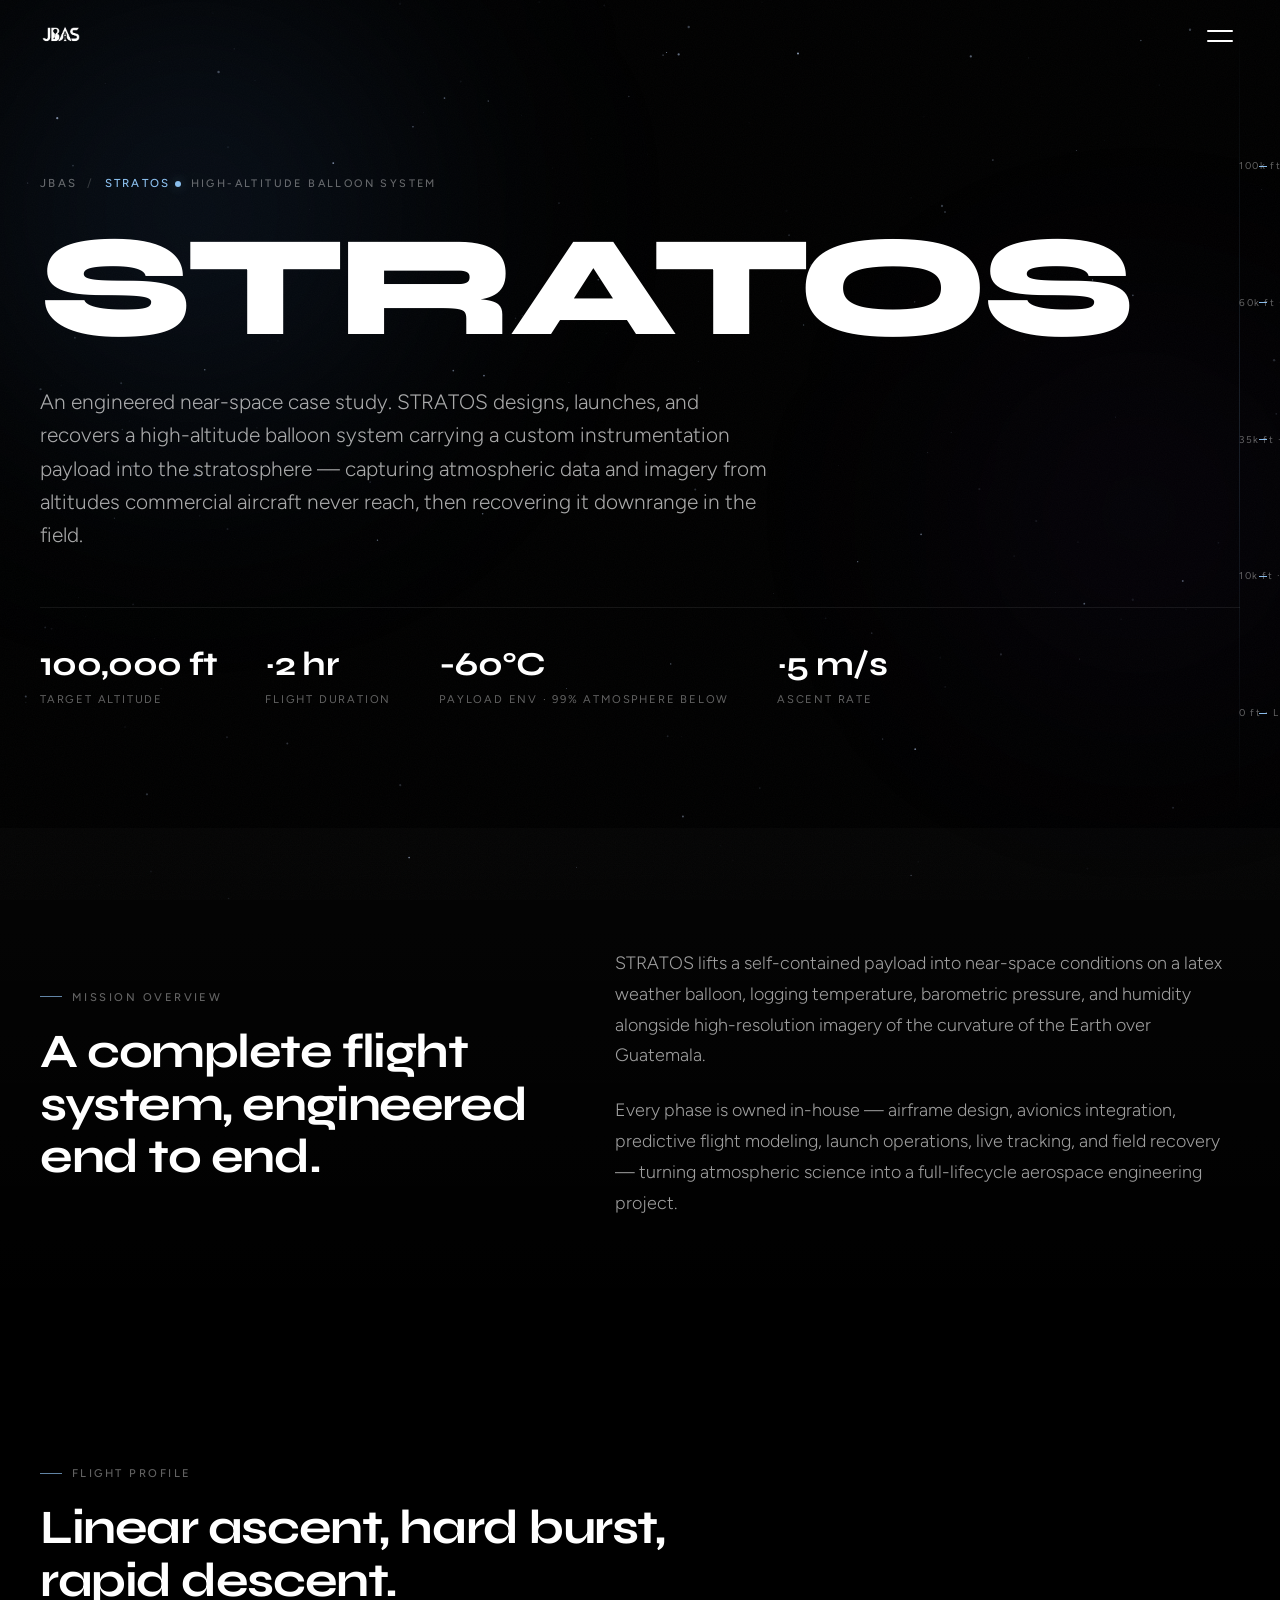
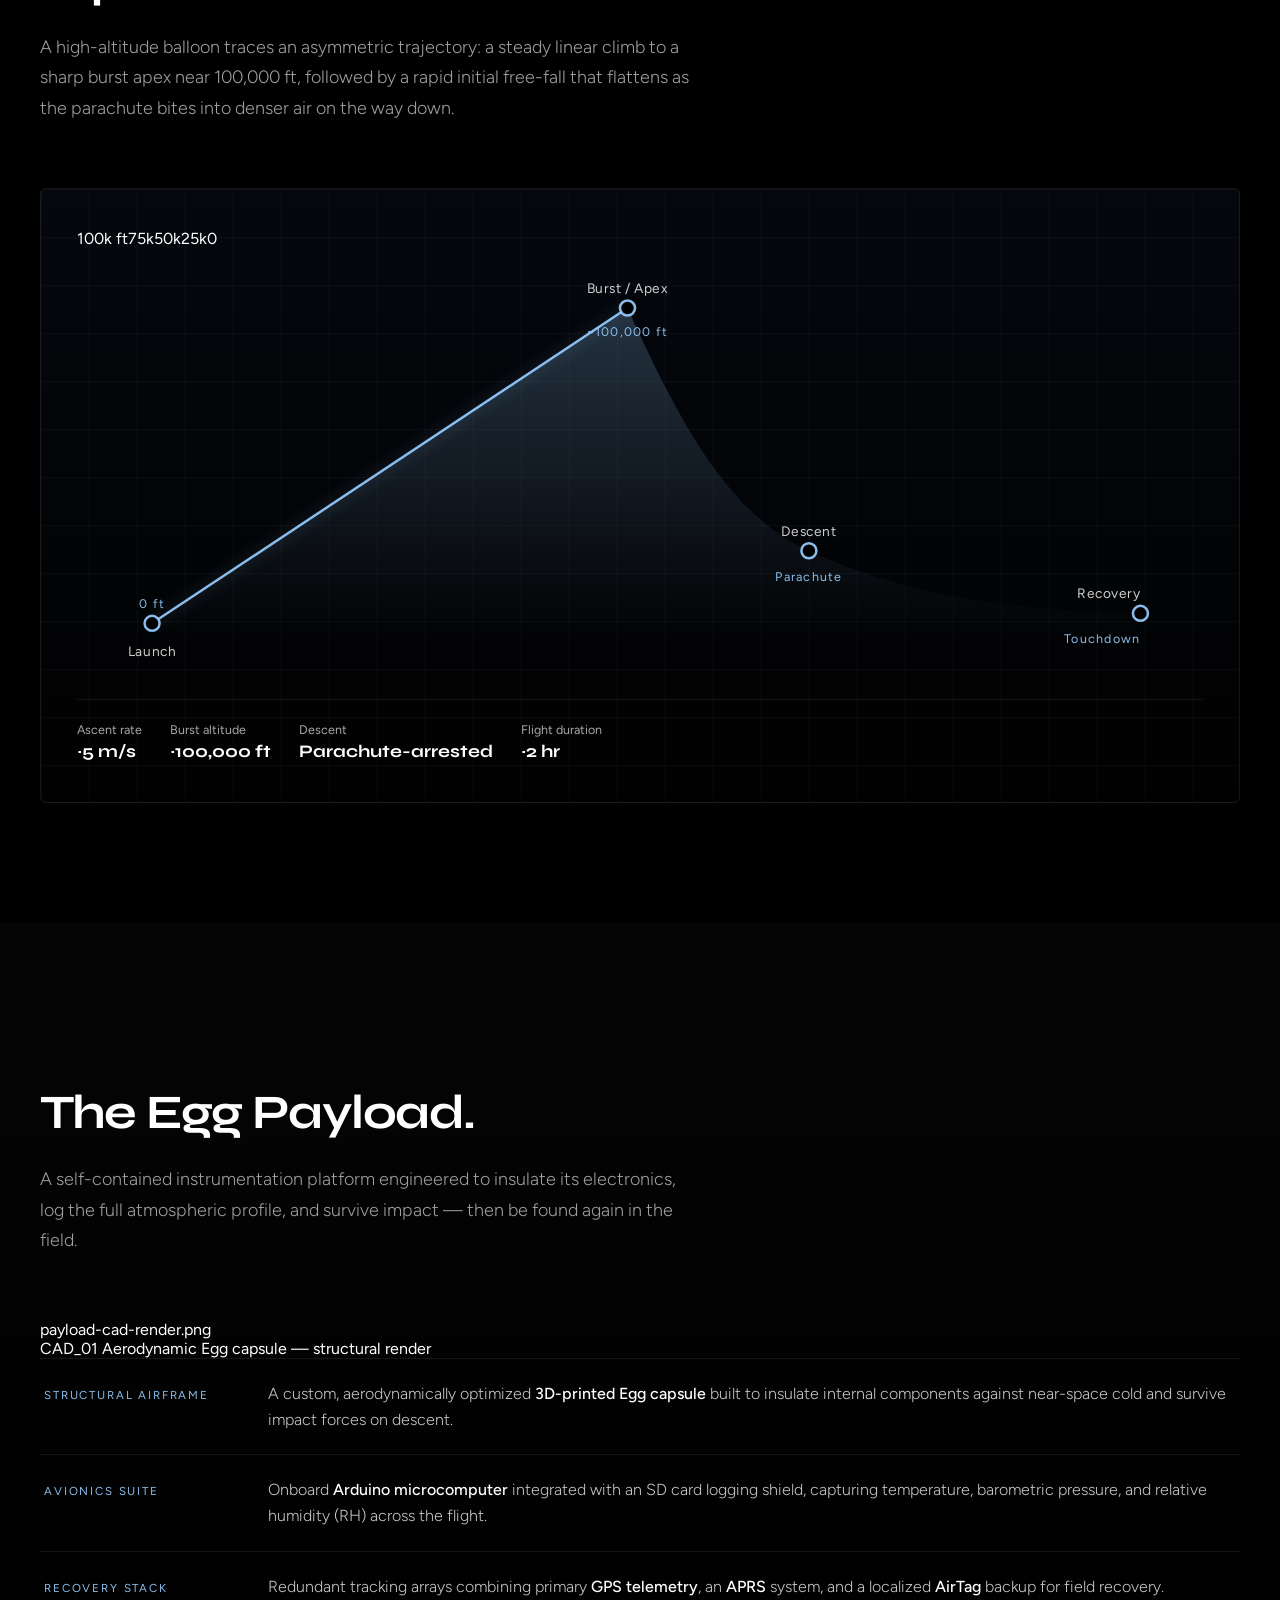
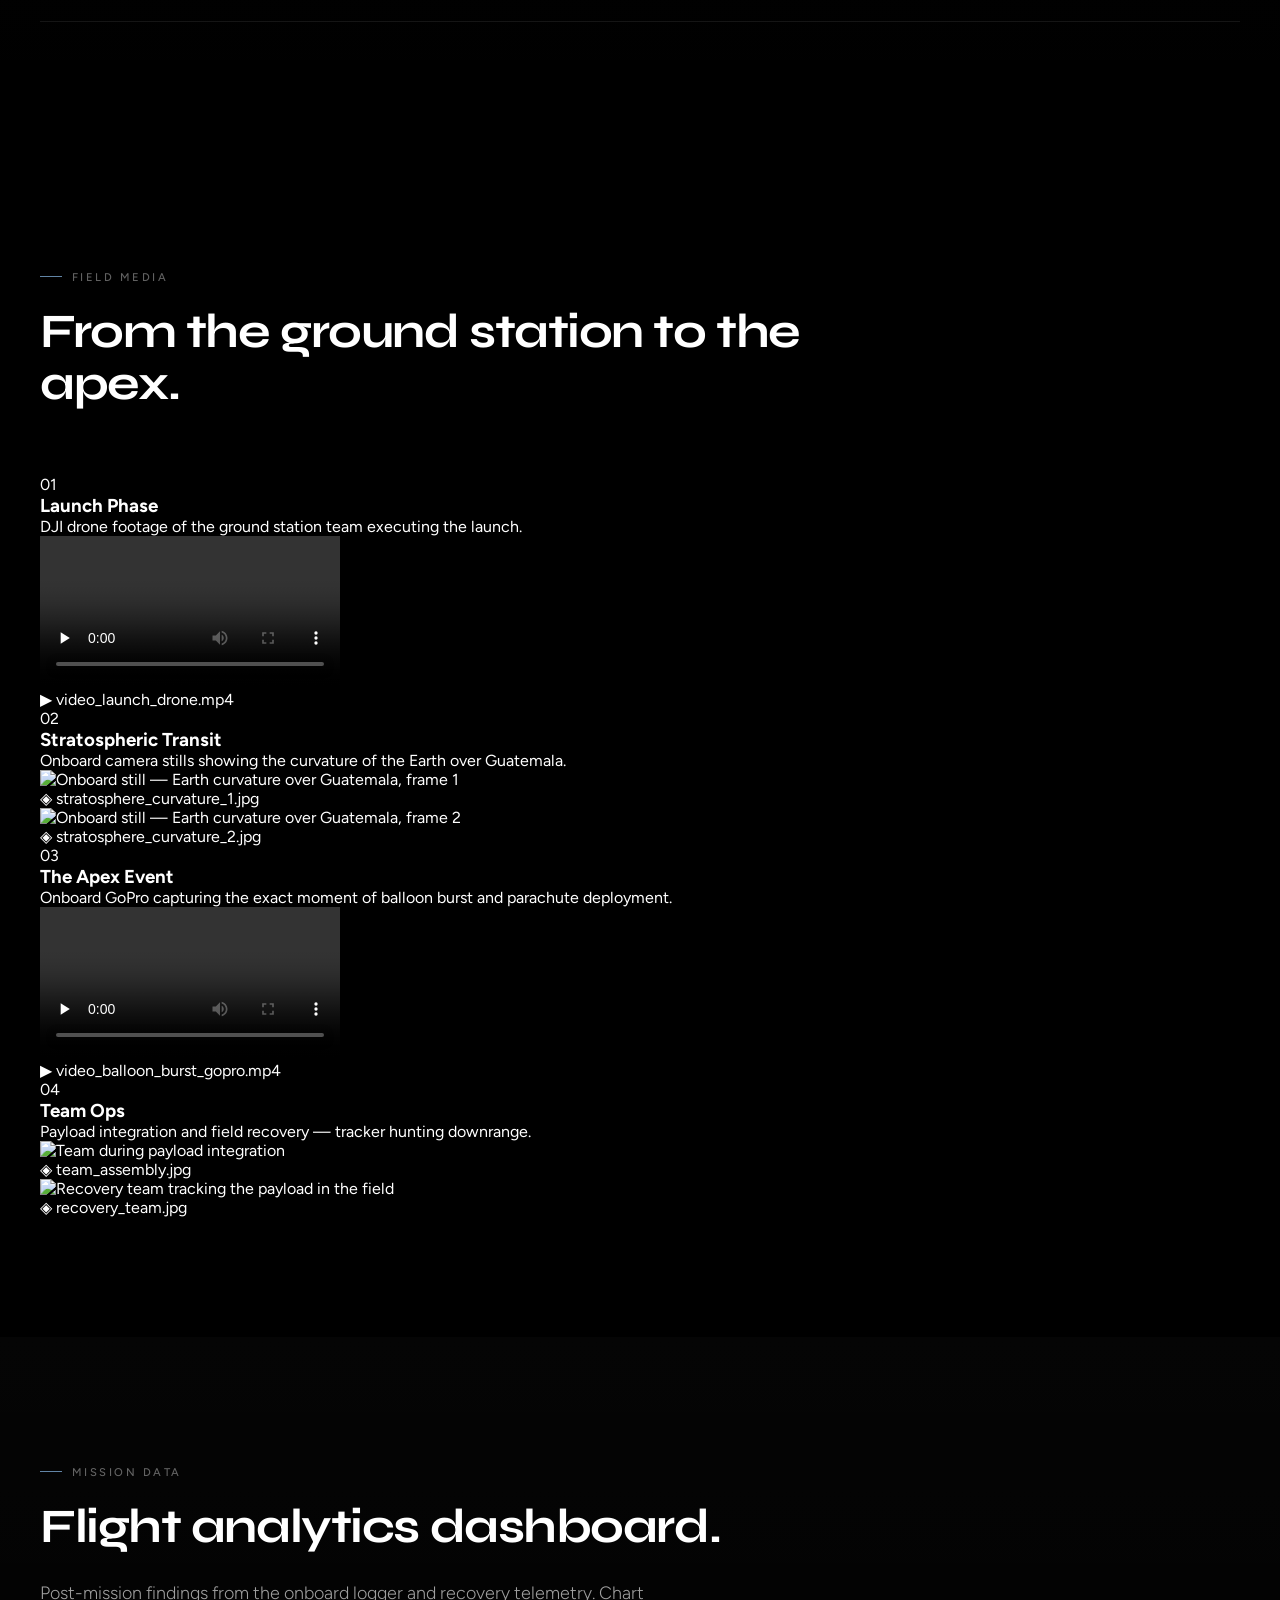
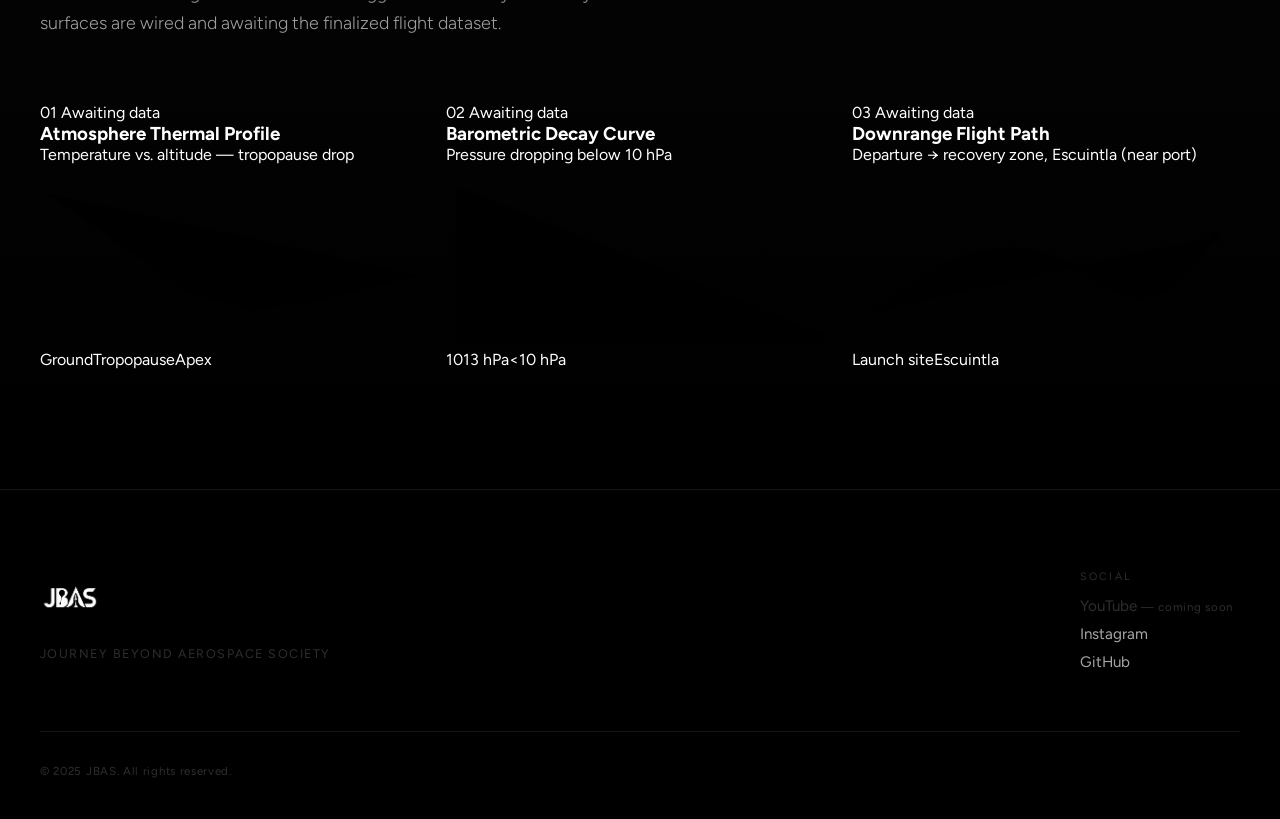
==== commit 38c8e399: "Update stratos.html" ====
--- a/stratos.html
+++ b/stratos.html
@@ -1,10 +1,11 @@
+<!-- stratos.html -->
 <!DOCTYPE html>
 <html lang="en">
 <head>
   <meta charset="UTF-8" />
   <meta name="viewport" content="width=device-width, initial-scale=1.0" />
-  <title>STRATOS — High-Altitude Balloon Systems | JBAS</title>
-  <meta name="description" content="STRATOS is the JBAS high-altitude balloon program — reaching the edge of space at 80,000–100,000 ft with custom sensor payloads, live GPS tracking, and full recovery operations." />
+  <title>STRATOS — High-Altitude Balloon System | JBAS</title>
+  <meta name="description" content="STRATOS is the JBAS high-altitude balloon program — an engineered near-space case study. Custom 3D-printed Egg payload, Arduino avionics, redundant recovery, and full atmospheric flight data from the edge of space over Guatemala." />
   <link rel="preconnect" href="https://fonts.googleapis.com" />
   <link rel="preconnect" href="https://fonts.gstatic.com" crossorigin />
   <link href="https://fonts.googleapis.com/css2?family=Syne:wght@400;500;600;700;800&family=Figtree:wght@300;400;500;600&display=swap" rel="stylesheet" />
@@ -12,7 +13,7 @@
 </head>
 <body>
 
-  <!-- Atmospheric backdrop (fixed) -->
+  <!-- ===================== ATMOSPHERIC BACKDROP (fixed) ===================== -->
   <div class="atmos" aria-hidden="true">
     <div class="atmos__noise"></div>
     <div class="atmos__glow atmos__glow--1"></div>
@@ -20,7 +21,7 @@
     <canvas class="atmos__stars" id="starsCanvas"></canvas>
   </div>
 
-  <!-- NAVBAR -->
+  <!-- ===================== NAVBAR ===================== -->
   <nav class="navbar" id="navbar" aria-label="Main navigation">
     <a class="navbar__logo" href="/" aria-label="JBAS — home">
       <img src="assets/jbas-logo.png" alt="JBAS Logo" height="42" />
@@ -31,7 +32,7 @@
     </button>
   </nav>
 
-  <!-- SLIDE MENU -->
+  <!-- ===================== SLIDE-OUT MENU ===================== -->
   <div class="menu-overlay" id="menuOverlay" aria-hidden="true"></div>
   <aside class="slide-menu" id="slideMenu" aria-hidden="true">
     <nav class="slide-menu__nav" aria-label="Programs">
@@ -54,8 +55,9 @@
     </div>
   </aside>
 
-  <!-- HERO -->
+  <!-- ===================== HERO ===================== -->
   <header class="page-hero" id="top">
+    <!-- Altitude scale motif on the right edge -->
     <div class="stratos-hero__scale" aria-hidden="true">
       <span class="stratos-hero__tick">100k ft · Near space</span>
       <span class="stratos-hero__tick">60k ft · Stratosphere</span>
@@ -63,210 +65,374 @@
       <span class="stratos-hero__tick">10k ft · Troposphere</span>
       <span class="stratos-hero__tick">0 ft · Launch site</span>
     </div>
+
     <div id="heroParallax">
       <p class="page-hero__breadcrumb">
         <a href="/">JBAS</a><span class="sep">/</span><span class="current">STRATOS</span>
       </p>
-      <p class="page-hero__tag"><span class="dot"></span>High-Altitude Balloon Systems</p>
-      <h1 class="page-hero__title">STRA<span class="stroke">TOS</span></h1>
+      <p class="page-hero__tag"><span class="dot"></span>High-Altitude Balloon System</p>
+
+      <!-- Solid, uniform wordmark — no split / outline treatment -->
+      <h1 class="page-hero__title">STRATOS</h1>
+
       <p class="page-hero__lead">
-        We fly engineered payloads to the edge of space. STRATOS designs, launches, and recovers
-        high-altitude balloon systems carrying scientific instruments into the stratosphere —
-        capturing atmospheric data and imagery from altitudes commercial aircraft never reach.
+        An engineered near-space case study. STRATOS designs, launches, and recovers a
+        high-altitude balloon system carrying a custom instrumentation payload into the
+        stratosphere — capturing atmospheric data and imagery from altitudes commercial
+        aircraft never reach, then recovering it downrange in the field.
       </p>
-      <div class="page-hero__meta">
-        <div><span class="m-val"><span id="altCounter">0</span> ft</span><span class="m-lab">Target Altitude</span></div>
-        <div><span class="m-val">-60°C</span><span class="m-lab">Payload Survival</span></div>
-        <div><span class="m-val">~2 hr</span><span class="m-lab">Flight Duration</span></div>
-        <div><span class="m-val">99%</span><span class="m-lab">Atmosphere Below</span></div>
+
+      <!-- Flight parameters -->
+      <div class="page-hero__meta" role="list">
+        <div role="listitem">
+          <span class="m-val"><span id="altCounter">0</span> ft</span>
+          <span class="m-lab">Target Altitude</span>
+        </div>
+        <div role="listitem">
+          <span class="m-val">~2 hr</span>
+          <span class="m-lab">Flight Duration</span>
+        </div>
+        <div role="listitem">
+          <span class="m-val">-60°C</span>
+          <span class="m-lab">Payload Env · 99% Atmosphere Below</span>
+        </div>
+        <div role="listitem">
+          <span class="m-val">~5 m/s</span>
+          <span class="m-lab">Ascent Rate</span>
+        </div>
       </div>
     </div>
   </header>
 
-  <!-- MISSION OVERVIEW -->
+  <!-- ===================== MISSION OVERVIEW ===================== -->
   <section class="section section--alt" aria-label="Mission Overview">
     <div class="container split">
       <div class="section__head" style="margin-bottom:0">
         <p class="eyebrow reveal" data-reveal>Mission Overview</p>
-        <h2 class="section__title reveal" data-reveal data-reveal-delay="1">Reaching the stratosphere with student-built hardware.</h2>
+        <h2 class="section__title reveal" data-reveal data-reveal-delay="1">A complete flight system, engineered end to end.</h2>
       </div>
       <div>
         <p class="section__lead reveal" data-reveal data-reveal-delay="2" style="margin-top:0">
-          Each STRATOS mission lifts a custom payload into near-space conditions on a latex weather
-          balloon, gathering temperature, pressure, humidity, and radiation data alongside
-          high-resolution imagery of the curvature of the Earth.
+          STRATOS lifts a self-contained payload into near-space conditions on a latex weather
+          balloon, logging temperature, barometric pressure, and humidity alongside high-resolution
+          imagery of the curvature of the Earth over Guatemala.
         </p>
         <p class="section__lead reveal" data-reveal data-reveal-delay="3">
-          Members own the full lifecycle — mission planning, payload integration, predictive flight
+          Every phase is owned in-house — airframe design, avionics integration, predictive flight
           modeling, launch operations, live tracking, and field recovery — turning atmospheric
-          science into hands-on aerospace engineering.
+          science into a full-lifecycle aerospace engineering project.
         </p>
       </div>
     </div>
   </section>
 
-  <!-- PAYLOAD SYSTEMS -->
-  <section class="section" aria-label="Payload Systems">
-    <div class="container">
-      <div class="section__head">
-        <p class="eyebrow reveal" data-reveal>Payload Systems</p>
-        <h2 class="section__title reveal" data-reveal data-reveal-delay="1">Engineered to survive near-space.</h2>
-        <p class="section__lead reveal" data-reveal data-reveal-delay="2">
-          The payload is a self-contained instrumentation platform built to operate in extreme cold,
-          low pressure, and high UV exposure throughout the flight.
-        </p>
-      </div>
-      <div class="grid grid--3">
-        <article class="card reveal" data-reveal data-reveal-delay="1">
-          <span class="card__num">01 / SENSORS</span>
-          <h3 class="card__title">Atmospheric Sensor Package</h3>
-          <p class="card__text">Temperature, barometric pressure, humidity, and UV sensors log the full vertical profile of the atmosphere across every altitude band.</p>
-        </article>
-        <article class="card reveal" data-reveal data-reveal-delay="2">
-          <span class="card__num">02 / IMAGING</span>
-          <h3 class="card__title">Camera Systems</h3>
-          <p class="card__text">Stabilized cameras capture wide-angle stills and continuous video of the stratosphere and the visible curvature of the Earth.</p>
-        </article>
-        <article class="card reveal" data-reveal data-reveal-delay="3">
-          <span class="card__num">03 / TRACKING</span>
-          <h3 class="card__title">GPS &amp; Telemetry</h3>
-          <p class="card__text">Dual GPS and radio telemetry transmit live position and altitude, enabling real-time tracking and precise recovery coordination.</p>
-        </article>
-        <article class="card reveal" data-reveal data-reveal-delay="1">
-          <span class="card__num">04 / DATA</span>
-          <h3 class="card__title">Onboard Data Logging</h3>
-          <p class="card__text">An onboard flight computer timestamps and stores every sensor reading to redundant storage for full post-mission analysis.</p>
-        </article>
-        <article class="card reveal" data-reveal data-reveal-delay="2">
-          <span class="card__num">05 / POWER</span>
-          <h3 class="card__title">Cold-Rated Power</h3>
-          <p class="card__text">Lithium cell packs and insulated enclosures keep electronics within operating range at temperatures down to -60°C.</p>
-        </article>
-        <article class="card reveal" data-reveal data-reveal-delay="3">
-          <span class="card__num">06 / STRUCTURE</span>
-          <h3 class="card__title">Lightweight Airframe</h3>
-          <p class="card__text">A foam-and-composite enclosure protects the payload through ascent, burst, and a high-velocity descent before parachute deployment.</p>
-        </article>
-      </div>
-    </div>
-  </section>
-
-  <!-- FLIGHT PROFILE -->
-  <section class="section section--alt" aria-label="Flight Profile">
+  <!-- ===================== FLIGHT PROFILE GRAPH ===================== -->
+  <section class="section" aria-label="Flight Profile">
     <div class="container">
       <div class="section__head">
         <p class="eyebrow reveal" data-reveal>Flight Profile</p>
-        <h2 class="section__title reveal" data-reveal data-reveal-delay="1">From launch site to near space and back.</h2>
-      </div>
+        <h2 class="section__title reveal" data-reveal data-reveal-delay="1">Linear ascent, hard burst, rapid descent.</h2>
+        <p class="section__lead reveal" data-reveal data-reveal-delay="2">
+          A high-altitude balloon traces an asymmetric trajectory: a steady linear climb to a sharp
+          burst apex near 100,000 ft, followed by a rapid initial free-fall that flattens as the
+          parachute bites into denser air on the way down.
+        </p>
+      </div>
+
       <div class="flight-profile reveal" id="flightProfile" data-reveal data-reveal-delay="1">
         <div class="flight-profile__grid" aria-hidden="true"></div>
-        <svg class="flight-profile__svg" viewBox="0 0 900 320" role="img" aria-label="Flight profile from launch through burst to recovery">
+        <div class="flight-profile__axis flight-profile__axis--y" aria-hidden="true">
+          <span>100k ft</span><span>75k</span><span>50k</span><span>25k</span><span>0</span>
+        </div>
+        <svg class="flight-profile__svg" viewBox="0 0 900 340" role="img"
+             aria-label="Asymmetric flight profile: linear ascent to a sharp burst apex at ~100,000 ft, then a rapid descent flattening toward touchdown.">
           <defs>
             <linearGradient id="stratosFill" x1="0" y1="0" x2="0" y2="1">
               <stop offset="0%" stop-color="rgba(150,205,255,0.22)" />
               <stop offset="100%" stop-color="rgba(150,205,255,0)" />
             </linearGradient>
           </defs>
-          <path class="flight-profile__area" d="M40,290 C200,250 230,70 380,55 C470,46 480,250 700,170 L760,300 L40,300 Z" />
-          <path class="flight-profile__path" d="M40,290 C200,250 230,70 380,55 C470,46 480,250 700,170 L760,300" />
-          <g class="fp-node"><circle cx="40" cy="290" r="6"/><text x="40" y="315" text-anchor="middle">Launch</text><text class="fp-alt" x="40" y="278" text-anchor="middle">0 ft</text></g>
-          <g class="fp-node"><circle cx="230" cy="120" r="6"/><text x="230" y="108" text-anchor="middle">Ascent</text><text class="fp-alt" x="230" y="145" text-anchor="middle">~1,000 ft/min</text></g>
-          <g class="fp-node"><circle cx="380" cy="55" r="6"/><text x="380" y="43" text-anchor="middle">Burst</text><text class="fp-alt" x="380" y="30" text-anchor="middle">~100,000 ft</text></g>
-          <g class="fp-node"><circle cx="560" cy="150" r="6"/><text x="560" y="138" text-anchor="middle">Descent</text><text class="fp-alt" x="560" y="175" text-anchor="middle">Parachute</text></g>
-          <g class="fp-node"><circle cx="700" cy="170" r="6"/><text x="700" y="158" text-anchor="middle">Recovery</text><text class="fp-alt" x="700" y="195" text-anchor="middle">Touchdown</text></g>
+
+          <!-- Filled area under the trajectory -->
+          <path class="flight-profile__area"
+                d="M60,300 L440,48 C486,150 524,214 585,242 C672,282 762,290 850,292 L850,310 L60,310 Z" />
+
+          <!-- Ascent: steady linear climb -->
+          <path class="flight-profile__path flight-profile__path--ascent"
+                d="M60,300 L440,48" />
+          <!-- Descent: sharp drop flattening toward touchdown -->
+          <path class="flight-profile__path flight-profile__path--descent"
+                d="M440,48 C486,150 524,214 585,242 C672,282 762,290 850,292" />
+
+          <!-- Nodes -->
+          <g class="fp-node">
+            <circle cx="60" cy="300" r="6"/>
+            <text x="60" y="326" text-anchor="middle">Launch</text>
+            <text class="fp-alt" x="60" y="288" text-anchor="middle">0 ft</text>
+          </g>
+          <g class="fp-node">
+            <circle cx="440" cy="48" r="6"/>
+            <text x="440" y="36" text-anchor="middle">Burst / Apex</text>
+            <text class="fp-alt" x="440" y="70" text-anchor="middle">~100,000 ft</text>
+          </g>
+          <g class="fp-node">
+            <circle cx="585" cy="242" r="6"/>
+            <text x="585" y="230" text-anchor="middle">Descent</text>
+            <text class="fp-alt" x="585" y="266" text-anchor="middle">Parachute</text>
+          </g>
+          <g class="fp-node">
+            <circle cx="850" cy="292" r="6"/>
+            <text x="850" y="280" text-anchor="end">Recovery</text>
+            <text class="fp-alt" x="850" y="316" text-anchor="end">Touchdown</text>
+          </g>
         </svg>
+
         <div class="flight-profile__legend">
           <div>Ascent rate<strong>~5 m/s</strong></div>
-          <div>Burst altitude<strong>80–100k ft</strong></div>
-          <div>Descent<strong>Parachute</strong></div>
-          <div>Downrange<strong>20–80 km</strong></div>
+          <div>Burst altitude<strong>~100,000 ft</strong></div>
+          <div>Descent<strong>Parachute-arrested</strong></div>
+          <div>Flight duration<strong>~2 hr</strong></div>
         </div>
       </div>
     </div>
   </section>
 
-  <!-- RECOVERY OPERATIONS -->
-  <section class="section" aria-label="Recovery Operations">
-    <div class="container split">
-      <div>
-        <p class="eyebrow reveal" data-reveal>Recovery Operations</p>
-        <h2 class="section__title reveal" data-reveal data-reveal-delay="1">Tracked, predicted, and recovered.</h2>
-        <p class="section__lead reveal" data-reveal data-reveal-delay="2" style="margin-top:24px">
-          Recovery begins before launch. Predictive models forecast the landing zone using wind data
-          and burst estimates, while live telemetry guides the chase team to touchdown.
-        </p>
-      </div>
-      <ul class="checklist reveal" data-reveal data-reveal-delay="2">
-        <li>Pre-flight burst and trajectory prediction from wind soundings</li>
-        <li>Live GPS telemetry streamed to the ground station during flight</li>
-        <li>Radio direction-finding as backup to satellite tracking</li>
-        <li>Field chase team coordinated to the predicted landing zone</li>
-        <li>Payload retrieval, data download, and post-mission debrief</li>
-      </ul>
-    </div>
-  </section>
-
-  <!-- ENGINEERING SKILLS -->
-  <section class="section section--alt" aria-label="Engineering Skills Developed">
+  <!-- ===================== HARDWARE BREAKDOWN: THE EGG PAYLOAD ===================== -->
+  <section class="section section--alt" aria-label="Hardware Breakdown — The Egg Payload">
     <div class="container">
       <div class="section__head">
-        <p class="eyebrow reveal" data-reveal>Engineering Skills Developed</p>
-        <h2 class="section__title reveal" data-reveal data-reveal-delay="1">What members take away.</h2>
-      </div>
-      <div class="grid grid--4">
-        <div class="metric reveal" data-reveal data-reveal-delay="1"><div class="metric__val">Embedded</div><span class="metric__lab">Sensors &amp; Firmware</span></div>
-        <div class="metric reveal" data-reveal data-reveal-delay="2"><div class="metric__val">Comms</div><span class="metric__lab">RF &amp; Telemetry</span></div>
-        <div class="metric reveal" data-reveal data-reveal-delay="3"><div class="metric__val">Mech</div><span class="metric__lab">Payload Structures</span></div>
-        <div class="metric reveal" data-reveal data-reveal-delay="4"><div class="metric__val">Data</div><span class="metric__lab">Analysis &amp; Modeling</span></div>
+        <p class="eyebrow reveal" data-reveal>Hardware Breakdown</p>
+        <h2 class="section__title reveal" data-reveal data-reveal-delay="1">The Egg Payload.</h2>
+        <p class="section__lead reveal" data-reveal data-reveal-delay="2">
+          A self-contained instrumentation platform engineered to insulate its electronics, log the
+          full atmospheric profile, and survive impact — then be found again in the field.
+        </p>
+      </div>
+
+      <div class="egg">
+        <!-- CAD render placeholder -->
+        <figure class="egg__render reveal" data-reveal data-reveal-delay="1">
+          <div class="placeholder-chassis">payload-cad-render.png</div>
+          <figcaption class="egg__render-cap">
+            <span class="egg__render-tag">CAD_01</span>
+            <span>Aerodynamic Egg capsule — structural render</span>
+          </figcaption>
+        </figure>
+
+        <!-- Spec list -->
+        <div class="egg__specs">
+          <div class="spec">
+            <div class="spec__row reveal" data-reveal data-reveal-delay="1">
+              <span class="spec__key">Structural Airframe</span>
+              <span class="spec__val">
+                A custom, aerodynamically optimized <strong>3D-printed Egg capsule</strong> built to
+                insulate internal components against near-space cold and survive impact forces on descent.
+              </span>
+            </div>
+            <div class="spec__row reveal" data-reveal data-reveal-delay="2">
+              <span class="spec__key">Avionics Suite</span>
+              <span class="spec__val">
+                Onboard <strong>Arduino microcomputer</strong> integrated with an SD card logging shield,
+                capturing temperature, barometric pressure, and relative humidity (RH) across the flight.
+              </span>
+            </div>
+            <div class="spec__row reveal" data-reveal data-reveal-delay="3">
+              <span class="spec__key">Recovery Stack</span>
+              <span class="spec__val">
+                Redundant tracking arrays combining primary <strong>GPS telemetry</strong>, an
+                <strong>APRS</strong> system, and a localized <strong>AirTag</strong> backup for field recovery.
+              </span>
+            </div>
+          </div>
+        </div>
       </div>
     </div>
   </section>
 
-  <!-- ANNUAL LAUNCH CAMPAIGN -->
-  <section class="section" aria-label="Annual Launch Campaign">
-    <div class="container container--narrow">
-      <div class="section__head section__head--center">
-        <p class="eyebrow reveal" data-reveal>Annual Launch Campaign</p>
-        <h2 class="section__title reveal" data-reveal data-reveal-delay="1">One season, one launch, full ownership.</h2>
-      </div>
-      <div class="timeline reveal" data-reveal data-reveal-delay="1">
-        <div class="timeline__item">
-          <p class="timeline__phase">Phase 01 — Design</p>
-          <h3 class="timeline__title">Payload &amp; Mission Design</h3>
-          <p class="timeline__text">Define science objectives, select sensors, and design the payload enclosure and power budget.</p>
-        </div>
-        <div class="timeline__item">
-          <p class="timeline__phase">Phase 02 — Build</p>
-          <h3 class="timeline__title">Integration &amp; Bench Testing</h3>
-          <p class="timeline__text">Assemble electronics, validate logging and telemetry, and run thermal and drop tests before flight.</p>
-        </div>
-        <div class="timeline__item">
-          <p class="timeline__phase">Phase 03 — Launch</p>
-          <h3 class="timeline__title">Launch Day Operations</h3>
-          <p class="timeline__text">Fill, check, and release the balloon, then track the ascent live from the ground station.</p>
-        </div>
-        <div class="timeline__item">
-          <p class="timeline__phase">Phase 04 — Analyze</p>
-          <h3 class="timeline__title">Recovery &amp; Post-Mission Review</h3>
-          <p class="timeline__text">Recover the payload, process flight data and imagery, and publish results for the next campaign.</p>
+  <!-- ===================== FIELD MEDIA MATRIX ===================== -->
+  <section class="section" aria-label="Field Media">
+    <div class="container">
+      <div class="section__head">
+        <p class="eyebrow reveal" data-reveal>Field Media</p>
+        <h2 class="section__title reveal" data-reveal data-reveal-delay="1">From the ground station to the apex.</h2>
+      </div>
+
+      <!-- Launch Phase — drone video -->
+      <div class="media-block reveal" data-reveal>
+        <div class="media-block__head">
+          <span class="media-block__index">01</span>
+          <div>
+            <h3 class="media-block__title">Launch Phase</h3>
+            <p class="media-block__desc">DJI drone footage of the ground station team executing the launch.</p>
+          </div>
+        </div>
+        <figure class="media-frame media-frame--wide">
+          <video class="media-frame__media" controls preload="none" playsinline poster="">
+            <source src="video_launch_drone.mp4" type="video/mp4" />
+          </video>
+          <div class="media-frame__ph" aria-hidden="true">
+            <span class="media-frame__ph-icon">▶</span>
+            <span class="media-frame__ph-name">video_launch_drone.mp4</span>
+          </div>
+        </figure>
+      </div>
+
+      <!-- Stratospheric Transit — onboard stills gallery -->
+      <div class="media-block reveal" data-reveal>
+        <div class="media-block__head">
+          <span class="media-block__index">02</span>
+          <div>
+            <h3 class="media-block__title">Stratospheric Transit</h3>
+            <p class="media-block__desc">Onboard camera stills showing the curvature of the Earth over Guatemala.</p>
+          </div>
+        </div>
+        <div class="media-gallery">
+          <figure class="media-frame">
+            <img class="media-frame__media" src="stratosphere_curvature_1.jpg" alt="Onboard still — Earth curvature over Guatemala, frame 1" loading="lazy" />
+            <div class="media-frame__ph" aria-hidden="true">
+              <span class="media-frame__ph-icon">◈</span>
+              <span class="media-frame__ph-name">stratosphere_curvature_1.jpg</span>
+            </div>
+          </figure>
+          <figure class="media-frame">
+            <img class="media-frame__media" src="stratosphere_curvature_2.jpg" alt="Onboard still — Earth curvature over Guatemala, frame 2" loading="lazy" />
+            <div class="media-frame__ph" aria-hidden="true">
+              <span class="media-frame__ph-icon">◈</span>
+              <span class="media-frame__ph-name">stratosphere_curvature_2.jpg</span>
+            </div>
+          </figure>
+        </div>
+      </div>
+
+      <!-- The Apex Event — GoPro burst video -->
+      <div class="media-block reveal" data-reveal>
+        <div class="media-block__head">
+          <span class="media-block__index">03</span>
+          <div>
+            <h3 class="media-block__title">The Apex Event</h3>
+            <p class="media-block__desc">Onboard GoPro capturing the exact moment of balloon burst and parachute deployment.</p>
+          </div>
+        </div>
+        <figure class="media-frame media-frame--wide media-frame--feature">
+          <video class="media-frame__media" controls preload="none" playsinline poster="">
+            <source src="video_balloon_burst_gopro.mp4" type="video/mp4" />
+          </video>
+          <div class="media-frame__ph" aria-hidden="true">
+            <span class="media-frame__ph-icon">▶</span>
+            <span class="media-frame__ph-name">video_balloon_burst_gopro.mp4</span>
+          </div>
+        </figure>
+      </div>
+
+      <!-- Team Ops — integration + recovery photos -->
+      <div class="media-block reveal" data-reveal>
+        <div class="media-block__head">
+          <span class="media-block__index">04</span>
+          <div>
+            <h3 class="media-block__title">Team Ops</h3>
+            <p class="media-block__desc">Payload integration and field recovery — tracker hunting downrange.</p>
+          </div>
+        </div>
+        <div class="media-gallery">
+          <figure class="media-frame">
+            <img class="media-frame__media" src="team_assembly.jpg" alt="Team during payload integration" loading="lazy" />
+            <div class="media-frame__ph" aria-hidden="true">
+              <span class="media-frame__ph-icon">◈</span>
+              <span class="media-frame__ph-name">team_assembly.jpg</span>
+            </div>
+          </figure>
+          <figure class="media-frame">
+            <img class="media-frame__media" src="recovery_team.jpg" alt="Recovery team tracking the payload in the field" loading="lazy" />
+            <div class="media-frame__ph" aria-hidden="true">
+              <span class="media-frame__ph-icon">◈</span>
+              <span class="media-frame__ph-name">recovery_team.jpg</span>
+            </div>
+          </figure>
         </div>
       </div>
     </div>
   </section>
 
-  <!-- CTA -->
-  <section class="cta" aria-label="Get involved">
-    <div class="cta__inner">
-      <h2 class="cta__title reveal" data-reveal>Fly something to the edge of space.</h2>
-      <p class="cta__text reveal" data-reveal data-reveal-delay="1">STRATOS is open to all students — no prior experience required, just curiosity and commitment.</p>
-      <a class="btn reveal" data-reveal data-reveal-delay="2" href="mailto:garrettrurik@gmail.com">
-        Join the program
-        <svg viewBox="0 0 24 24" fill="none" stroke="currentColor" stroke-width="1.6"><line x1="5" y1="12" x2="19" y2="12"/><polyline points="12,5 19,12 12,19"/></svg>
-      </a>
+  <!-- ===================== MISSION DATA ANALYTICS DASHBOARD ===================== -->
+  <section class="section section--alt" aria-label="Mission Data Analytics">
+    <div class="container">
+      <div class="section__head">
+        <p class="eyebrow reveal" data-reveal>Mission Data</p>
+        <h2 class="section__title reveal" data-reveal data-reveal-delay="1">Flight analytics dashboard.</h2>
+        <p class="section__lead reveal" data-reveal data-reveal-delay="2">
+          Post-mission findings from the onboard logger and recovery telemetry. Chart surfaces are
+          wired and awaiting the finalized flight dataset.
+        </p>
+      </div>
+
+      <div class="grid grid--3 dashboard">
+        <!-- Thermal profile -->
+        <article class="data-card reveal" data-reveal data-reveal-delay="1">
+          <div class="data-card__head">
+            <span class="data-card__num">01</span>
+            <span class="data-card__status">Awaiting data</span>
+          </div>
+          <h3 class="data-card__title">Atmosphere Thermal Profile</h3>
+          <p class="data-card__sub">Temperature vs. altitude — tropopause drop</p>
+          <div class="chart">
+            <svg viewBox="0 0 320 150" preserveAspectRatio="none" aria-hidden="true">
+              <g class="chart__grid">
+                <line x1="0" y1="38" x2="320" y2="38"/><line x1="0" y1="75" x2="320" y2="75"/><line x1="0" y1="112" x2="320" y2="112"/>
+              </g>
+              <!-- temp falls, tropopause kink, slight rise -->
+              <path class="chart__line" d="M8,25 L120,105 L175,120 L230,112 L312,92" />
+            </svg>
+            <div class="chart__axes"><span>Ground</span><span>Tropopause</span><span>Apex</span></div>
+          </div>
+        </article>
+
+        <!-- Barometric decay -->
+        <article class="data-card reveal" data-reveal data-reveal-delay="2">
+          <div class="data-card__head">
+            <span class="data-card__num">02</span>
+            <span class="data-card__status">Awaiting data</span>
+          </div>
+          <h3 class="data-card__title">Barometric Decay Curve</h3>
+          <p class="data-card__sub">Pressure dropping below 10 hPa</p>
+          <div class="chart">
+            <svg viewBox="0 0 320 150" preserveAspectRatio="none" aria-hidden="true">
+              <g class="chart__grid">
+                <line x1="0" y1="38" x2="320" y2="38"/><line x1="0" y1="75" x2="320" y2="75"/><line x1="0" y1="112" x2="320" y2="112"/>
+              </g>
+              <!-- exponential decay -->
+              <path class="chart__area" d="M8,18 C70,60 120,110 200,128 C250,138 285,140 312,141 L312,150 L8,150 Z" />
+              <path class="chart__line" d="M8,18 C70,60 120,110 200,128 C250,138 285,140 312,141" />
+            </svg>
+            <div class="chart__axes"><span>1013 hPa</span><span>&lt;10 hPa</span></div>
+          </div>
+        </article>
+
+        <!-- Downrange flight path -->
+        <article class="data-card reveal" data-reveal data-reveal-delay="3">
+          <div class="data-card__head">
+            <span class="data-card__num">03</span>
+            <span class="data-card__status">Awaiting data</span>
+          </div>
+          <h3 class="data-card__title">Downrange Flight Path</h3>
+          <p class="data-card__sub">Departure → recovery zone, Escuintla (near port)</p>
+          <div class="chart">
+            <svg viewBox="0 0 320 150" preserveAspectRatio="none" aria-hidden="true">
+              <g class="chart__grid">
+                <line x1="0" y1="38" x2="320" y2="38"/><line x1="0" y1="75" x2="320" y2="75"/><line x1="0" y1="112" x2="320" y2="112"/>
+              </g>
+              <!-- wind-drift ground track -->
+              <path class="chart__line chart__line--dashed" d="M22,120 C90,60 150,55 200,95 C240,126 265,110 300,60" />
+              <circle class="chart__dot chart__dot--start" cx="22" cy="120" r="4"/>
+              <circle class="chart__dot chart__dot--end" cx="300" cy="60" r="4"/>
+            </svg>
+            <div class="chart__axes"><span>Launch site</span><span>Escuintla</span></div>
+          </div>
+        </article>
+      </div>
     </div>
   </section>
 
-  <!-- FOOTER -->
+  <!-- ===================== FOOTER ===================== -->
   <footer class="footer">
     <div class="footer__inner">
       <div class="footer__left">
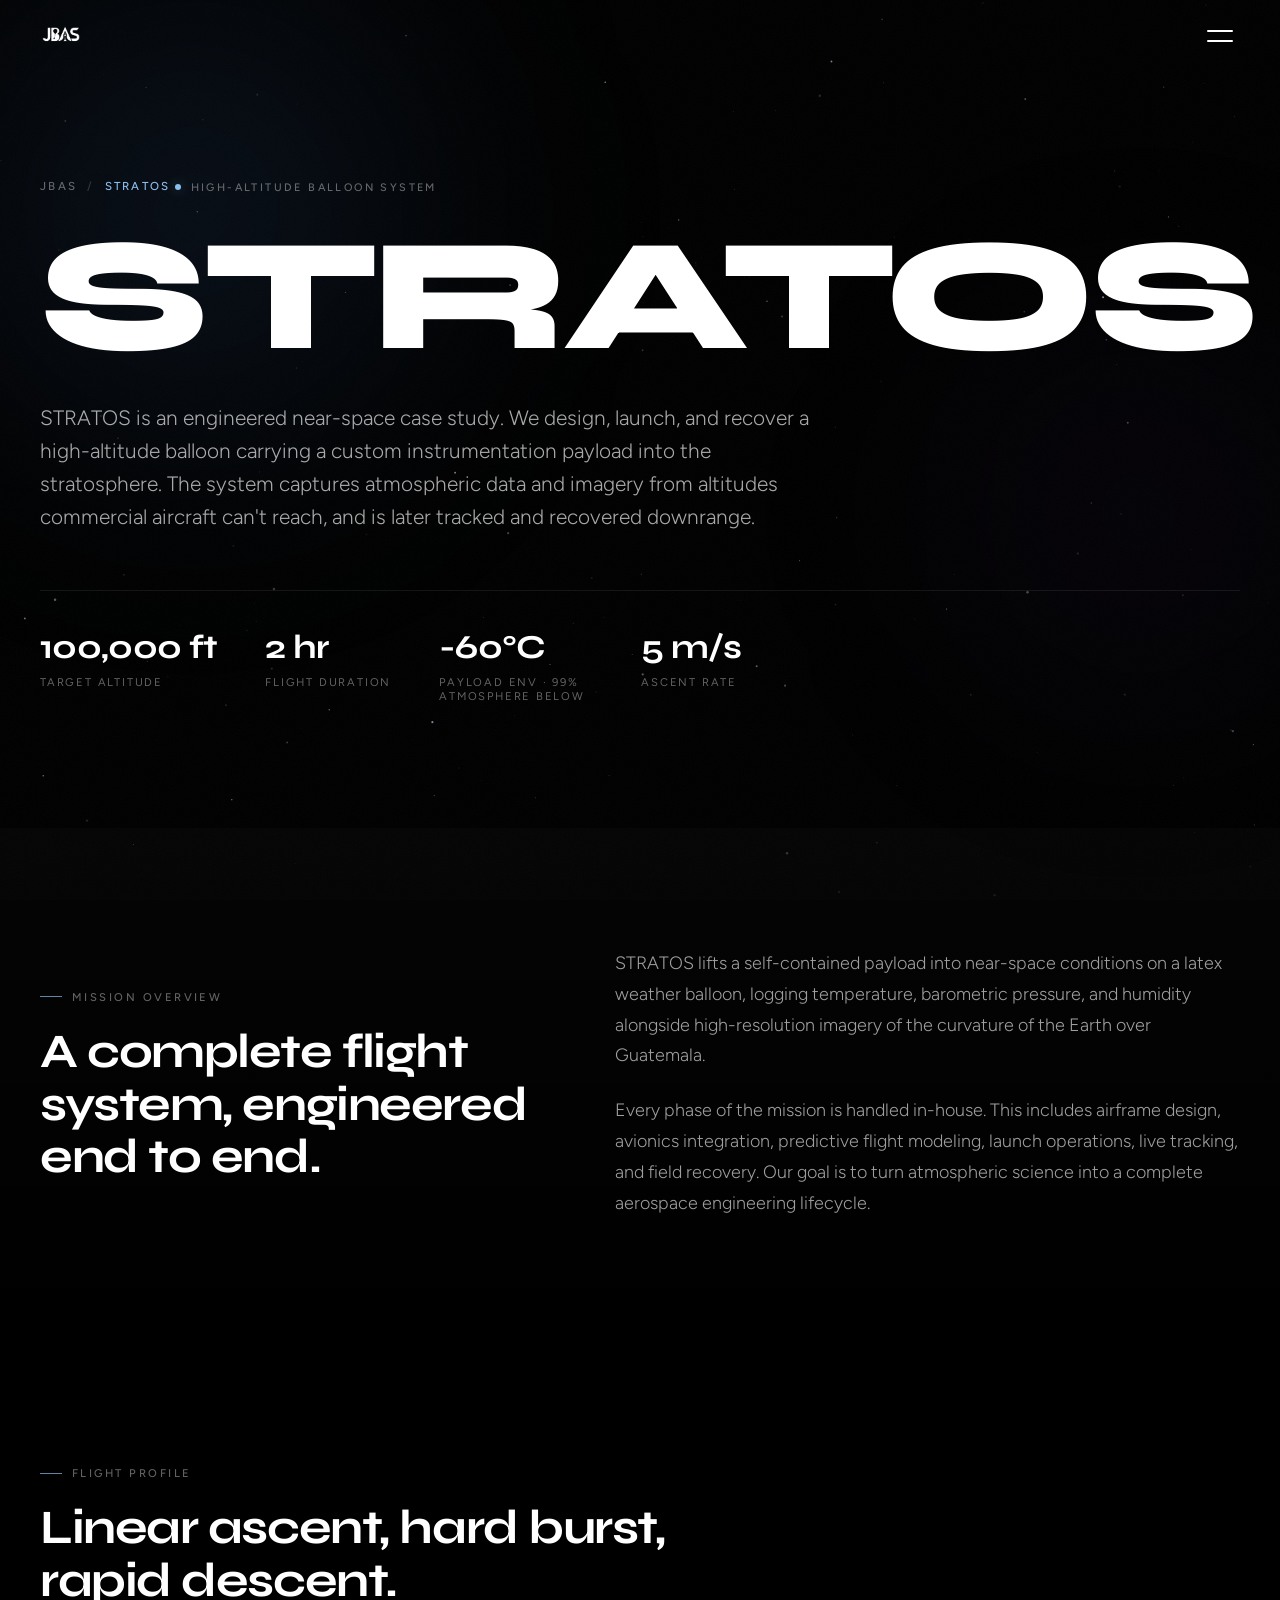
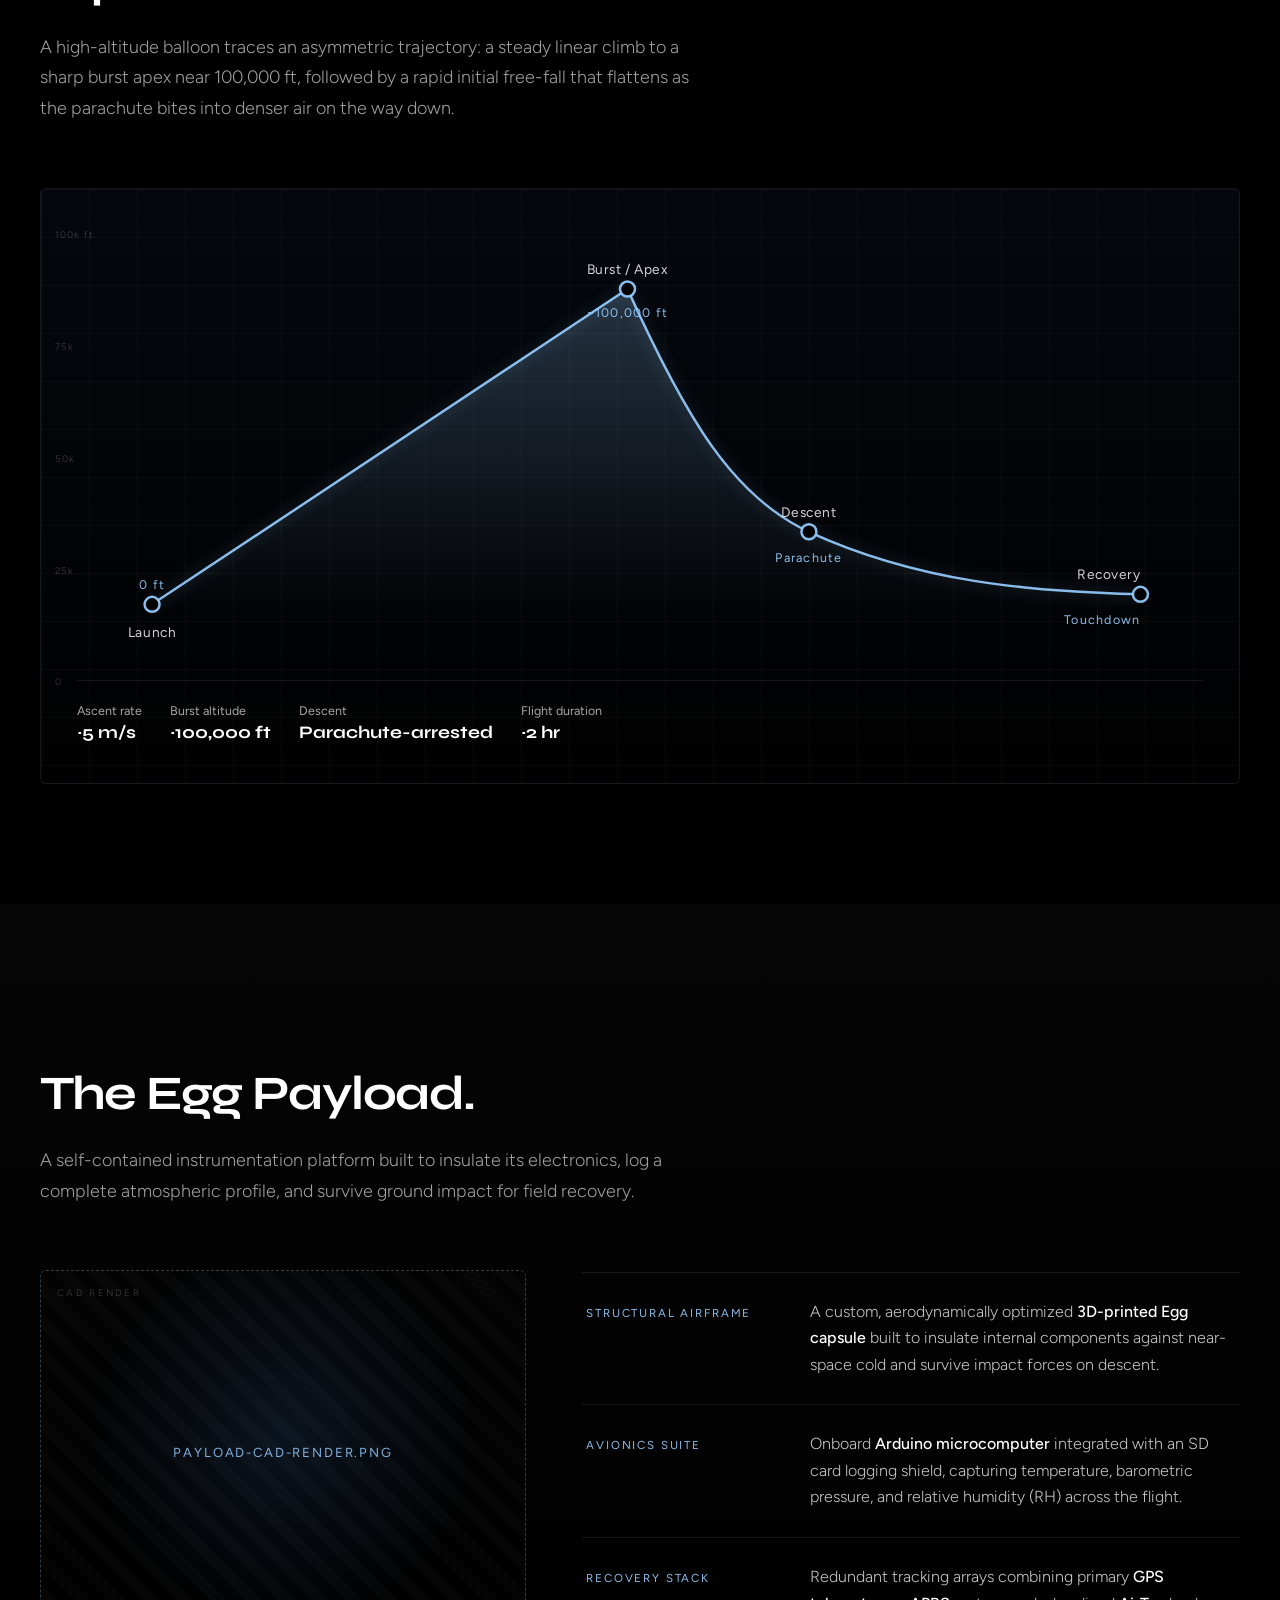
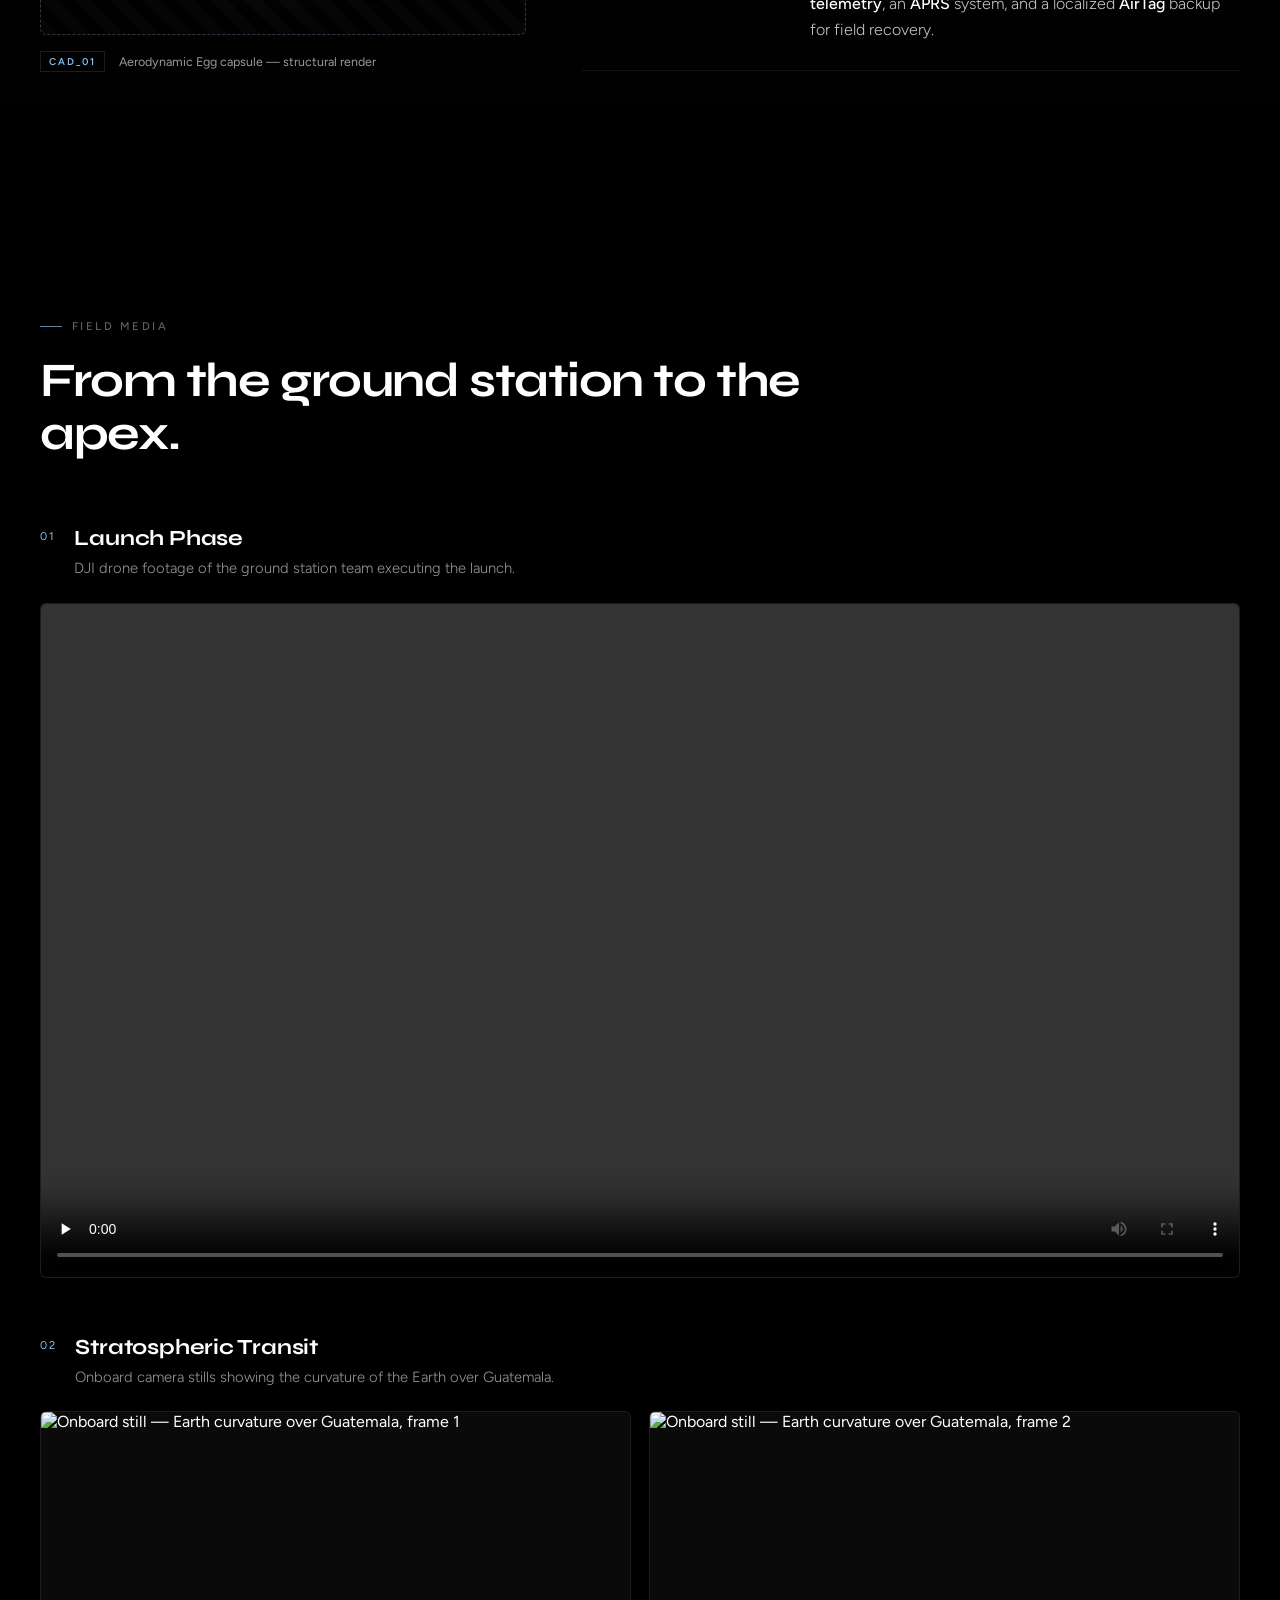
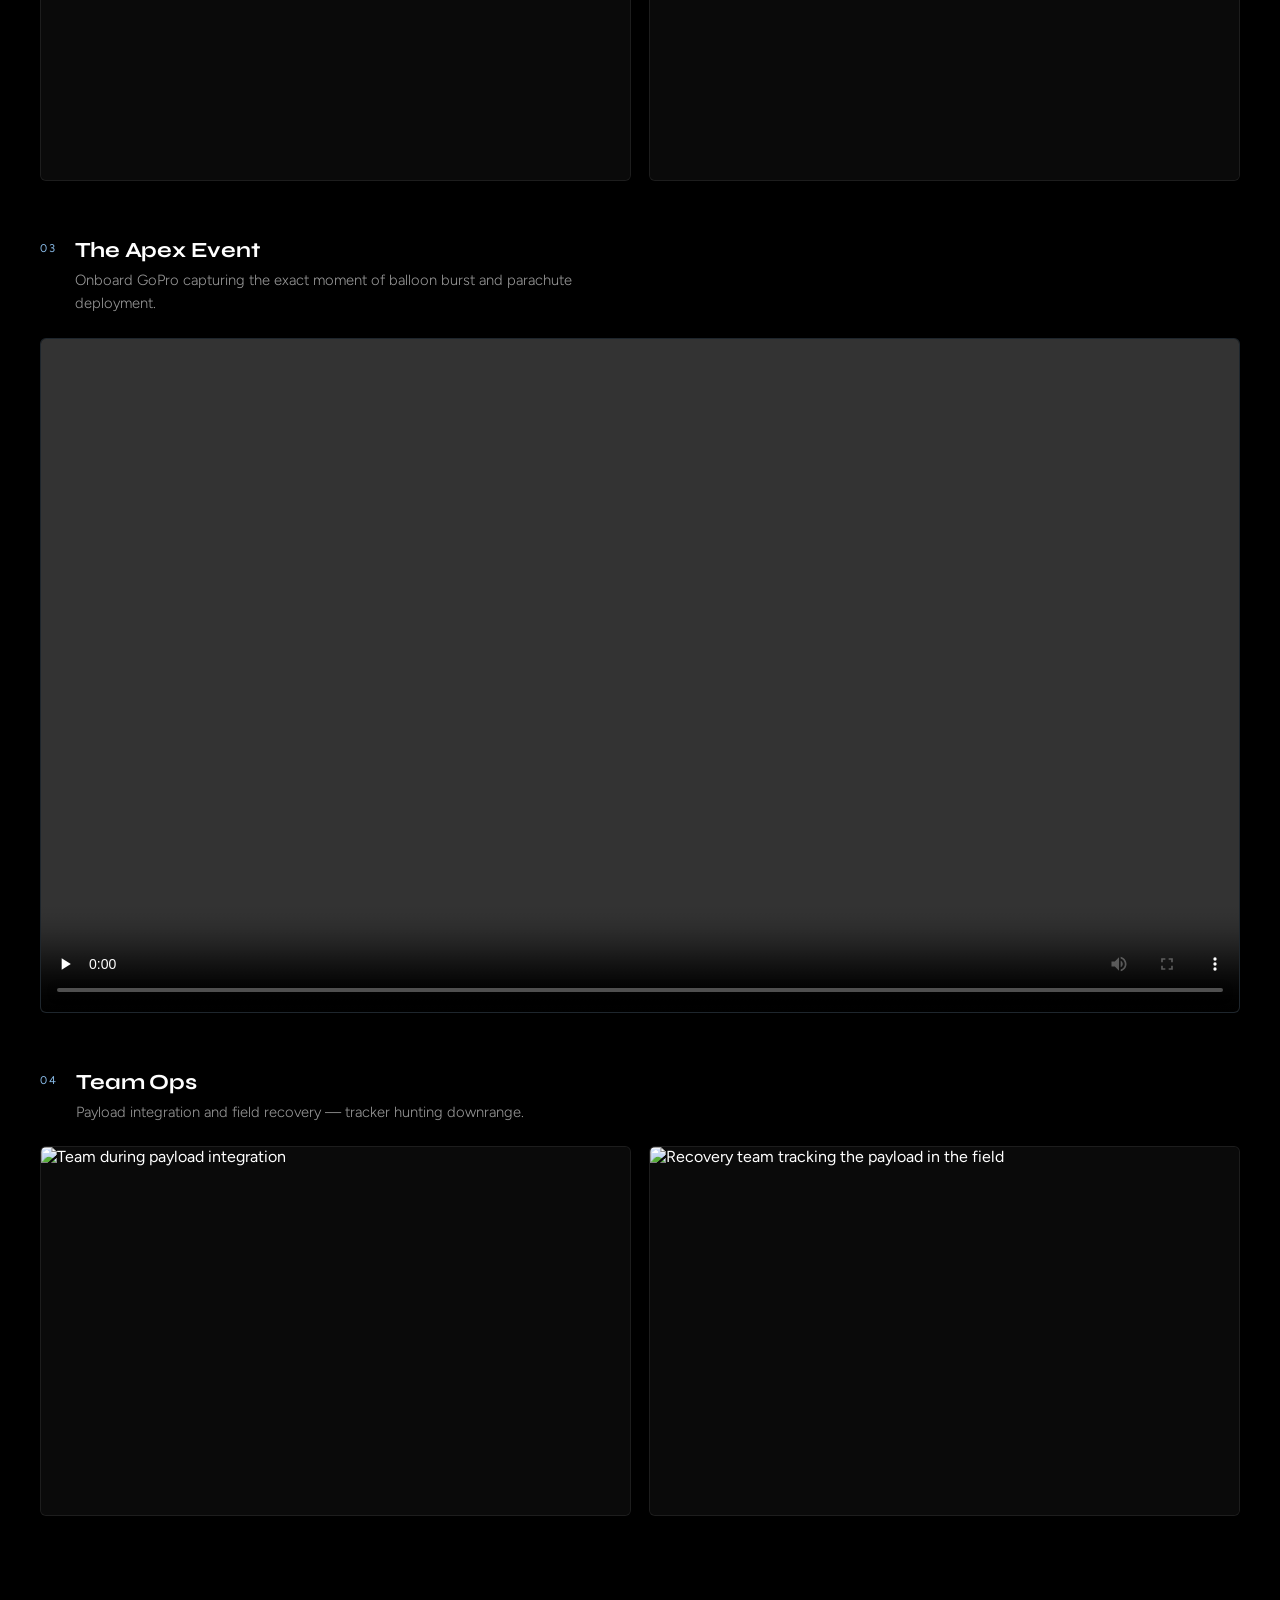
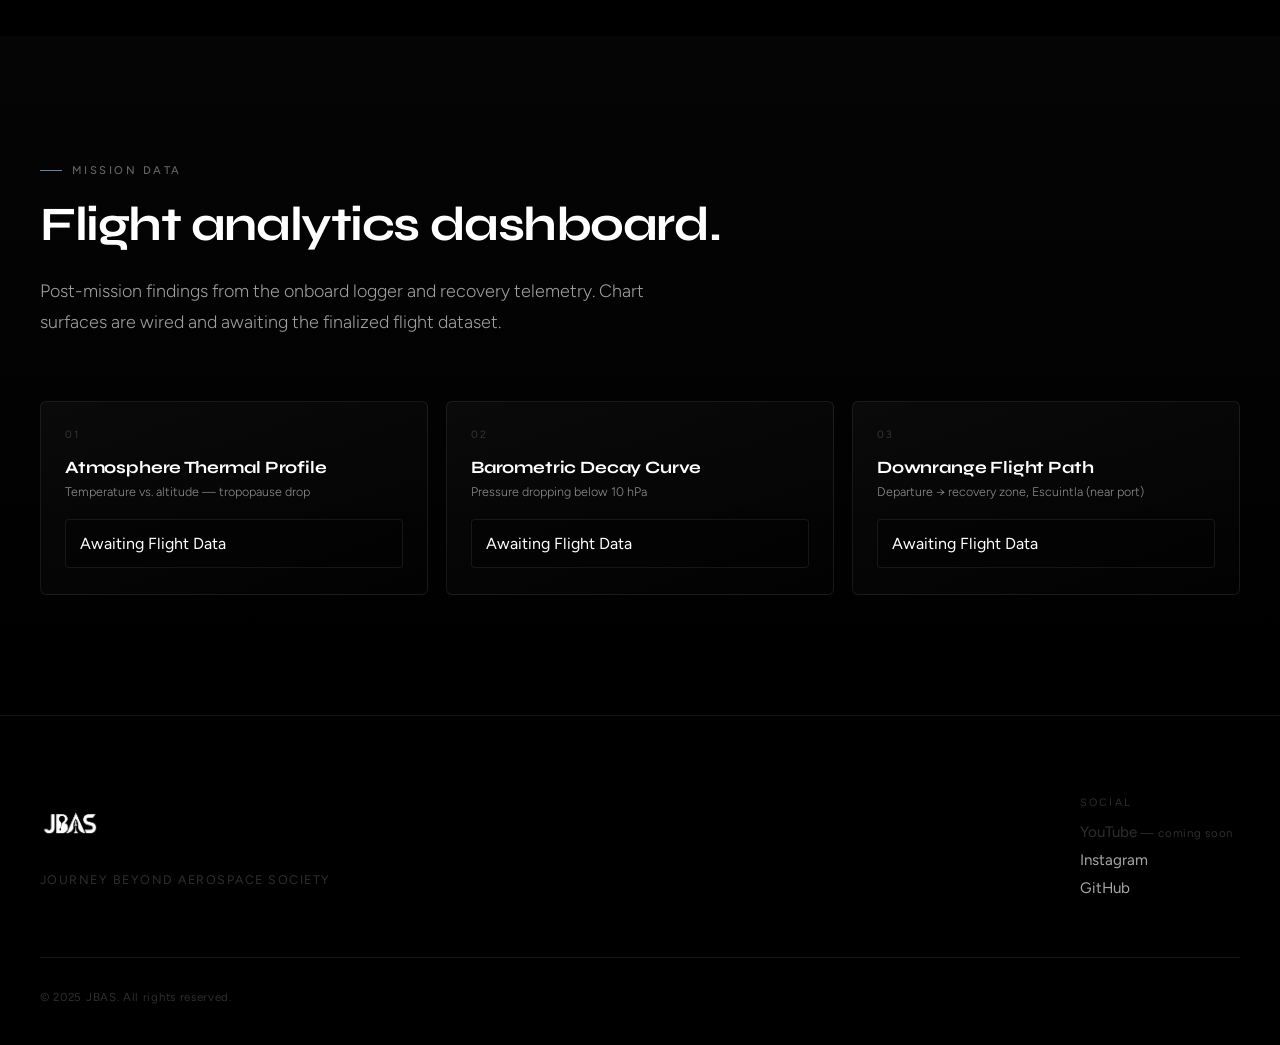
==== commit 29a719f7: "Update stratos.html" ====
--- a/stratos.html
+++ b/stratos.html
@@ -2,459 +2,417 @@
 <!DOCTYPE html>
 <html lang="en">
 <head>
-  <meta charset="UTF-8" />
-  <meta name="viewport" content="width=device-width, initial-scale=1.0" />
-  <title>STRATOS — High-Altitude Balloon System | JBAS</title>
-  <meta name="description" content="STRATOS is the JBAS high-altitude balloon program — an engineered near-space case study. Custom 3D-printed Egg payload, Arduino avionics, redundant recovery, and full atmospheric flight data from the edge of space over Guatemala." />
-  <link rel="preconnect" href="https://fonts.googleapis.com" />
-  <link rel="preconnect" href="https://fonts.gstatic.com" crossorigin />
-  <link href="https://fonts.googleapis.com/css2?family=Syne:wght@400;500;600;700;800&family=Figtree:wght@300;400;500;600&display=swap" rel="stylesheet" />
-  <link rel="stylesheet" href="stratos.css" />
+<meta charset="UTF-8" />
+<meta name="viewport" content="width=device-width, initial-scale=1.0" />
+<title>STRATOS — High-Altitude Balloon System | JBAS</title>
+<meta name="description" content="STRATOS is the JBAS high-altitude balloon program — an engineered near-space case study. Custom 3D-printed Egg payload, Arduino avionics, redundant recovery, and full atmospheric flight data from the edge of space over Guatemala." />
+<link rel="preconnect" href="https://fonts.googleapis.com" />
+<link rel="preconnect" href="https://fonts.gstatic.com" crossorigin />
+<link href="https://fonts.googleapis.com/css2?family=Syne:wght@400;500;600;700;800&family=Figtree:wght@300;400;500;600&display=swap" rel="stylesheet" />
+<link rel="stylesheet" href="stratos.css" />
 </head>
 <body>
 
-  <!-- ===================== ATMOSPHERIC BACKDROP (fixed) ===================== -->
-  <div class="atmos" aria-hidden="true">
-    <div class="atmos__noise"></div>
-    <div class="atmos__glow atmos__glow--1"></div>
-    <div class="atmos__glow atmos__glow--2"></div>
-    <canvas class="atmos__stars" id="starsCanvas"></canvas>
-  </div>
-
-  <!-- ===================== NAVBAR ===================== -->
-  <nav class="navbar" id="navbar" aria-label="Main navigation">
-    <a class="navbar__logo" href="/" aria-label="JBAS — home">
-      <img src="assets/jbas-logo.png" alt="JBAS Logo" height="42" />
-    </a>
-    <button class="navbar__hamburger" id="hamburgerBtn" aria-label="Open menu" aria-expanded="false">
-      <span class="hamburger__line"></span>
-      <span class="hamburger__line"></span>
-    </button>
-  </nav>
-
-  <!-- ===================== SLIDE-OUT MENU ===================== -->
-  <div class="menu-overlay" id="menuOverlay" aria-hidden="true"></div>
-  <aside class="slide-menu" id="slideMenu" aria-hidden="true">
-    <nav class="slide-menu__nav" aria-label="Programs">
-      <a class="slide-menu__link is-current" href="/stratos" tabindex="-1" aria-current="page">STRATOS</a>
-      <span class="slide-menu__link-sub">Weather Balloon</span>
-      <a class="slide-menu__link" href="/armstrong" tabindex="-1">ARMSTRONG</a>
-      <span class="slide-menu__link-sub">Rocketry</span>
-      <a class="slide-menu__link" href="/aeromed" tabindex="-1">AEROMED</a>
-      <span class="slide-menu__link-sub">UAV Logistics</span>
-    </nav>
-    <div class="slide-menu__section">
-      <p class="slide-menu__heading">CONTACT</p>
-      <a class="slide-menu__small-link" href="mailto:garrettrurik@gmail.com" tabindex="-1">garrettrurik@gmail.com</a>
-    </div>
-    <div class="slide-menu__section">
-      <p class="slide-menu__heading">SOCIAL</p>
-      <a class="slide-menu__small-link" href="https://github.com/ruricky" target="_blank" rel="noopener noreferrer" tabindex="-1">GitHub</a>
-      <a class="slide-menu__small-link" href="https://www.instagram.com/jbas_cm/" target="_blank" rel="noopener noreferrer" tabindex="-1">Instagram</a>
-      <span class="slide-menu__small-link slide-menu__small-link--muted">YouTube</span>
-    </div>
-  </aside>
-
-  <!-- ===================== HERO ===================== -->
-  <header class="page-hero" id="top">
-    <!-- Altitude scale motif on the right edge -->
-    <div class="stratos-hero__scale" aria-hidden="true">
-      <span class="stratos-hero__tick">100k ft · Near space</span>
-      <span class="stratos-hero__tick">60k ft · Stratosphere</span>
-      <span class="stratos-hero__tick">35k ft · Cruise altitude</span>
-      <span class="stratos-hero__tick">10k ft · Troposphere</span>
-      <span class="stratos-hero__tick">0 ft · Launch site</span>
-    </div>
-
-    <div id="heroParallax">
-      <p class="page-hero__breadcrumb">
-        <a href="/">JBAS</a><span class="sep">/</span><span class="current">STRATOS</span>
-      </p>
-      <p class="page-hero__tag"><span class="dot"></span>High-Altitude Balloon System</p>
-
-      <!-- Solid, uniform wordmark — no split / outline treatment -->
-      <h1 class="page-hero__title">STRATOS</h1>
-
-      <p class="page-hero__lead">
-        An engineered near-space case study. STRATOS designs, launches, and recovers a
-        high-altitude balloon system carrying a custom instrumentation payload into the
-        stratosphere — capturing atmospheric data and imagery from altitudes commercial
-        aircraft never reach, then recovering it downrange in the field.
-      </p>
-
-      <!-- Flight parameters -->
-      <div class="page-hero__meta" role="list">
-        <div role="listitem">
-          <span class="m-val"><span id="altCounter">0</span> ft</span>
-          <span class="m-lab">Target Altitude</span>
-        </div>
-        <div role="listitem">
-          <span class="m-val">~2 hr</span>
-          <span class="m-lab">Flight Duration</span>
-        </div>
-        <div role="listitem">
-          <span class="m-val">-60°C</span>
-          <span class="m-lab">Payload Env · 99% Atmosphere Below</span>
-        </div>
-        <div role="listitem">
-          <span class="m-val">~5 m/s</span>
-          <span class="m-lab">Ascent Rate</span>
-        </div>
-      </div>
-    </div>
-  </header>
-
-  <!-- ===================== MISSION OVERVIEW ===================== -->
-  <section class="section section--alt" aria-label="Mission Overview">
-    <div class="container split">
-      <div class="section__head" style="margin-bottom:0">
-        <p class="eyebrow reveal" data-reveal>Mission Overview</p>
-        <h2 class="section__title reveal" data-reveal data-reveal-delay="1">A complete flight system, engineered end to end.</h2>
-      </div>
-      <div>
-        <p class="section__lead reveal" data-reveal data-reveal-delay="2" style="margin-top:0">
-          STRATOS lifts a self-contained payload into near-space conditions on a latex weather
-          balloon, logging temperature, barometric pressure, and humidity alongside high-resolution
-          imagery of the curvature of the Earth over Guatemala.
-        </p>
-        <p class="section__lead reveal" data-reveal data-reveal-delay="3">
-          Every phase is owned in-house — airframe design, avionics integration, predictive flight
-          modeling, launch operations, live tracking, and field recovery — turning atmospheric
-          science into a full-lifecycle aerospace engineering project.
-        </p>
-      </div>
-    </div>
-  </section>
-
-  <!-- ===================== FLIGHT PROFILE GRAPH ===================== -->
-  <section class="section" aria-label="Flight Profile">
-    <div class="container">
-      <div class="section__head">
-        <p class="eyebrow reveal" data-reveal>Flight Profile</p>
-        <h2 class="section__title reveal" data-reveal data-reveal-delay="1">Linear ascent, hard burst, rapid descent.</h2>
-        <p class="section__lead reveal" data-reveal data-reveal-delay="2">
-          A high-altitude balloon traces an asymmetric trajectory: a steady linear climb to a sharp
-          burst apex near 100,000 ft, followed by a rapid initial free-fall that flattens as the
-          parachute bites into denser air on the way down.
-        </p>
-      </div>
-
-      <div class="flight-profile reveal" id="flightProfile" data-reveal data-reveal-delay="1">
-        <div class="flight-profile__grid" aria-hidden="true"></div>
-        <div class="flight-profile__axis flight-profile__axis--y" aria-hidden="true">
-          <span>100k ft</span><span>75k</span><span>50k</span><span>25k</span><span>0</span>
-        </div>
-        <svg class="flight-profile__svg" viewBox="0 0 900 340" role="img"
-             aria-label="Asymmetric flight profile: linear ascent to a sharp burst apex at ~100,000 ft, then a rapid descent flattening toward touchdown.">
-          <defs>
-            <linearGradient id="stratosFill" x1="0" y1="0" x2="0" y2="1">
-              <stop offset="0%" stop-color="rgba(150,205,255,0.22)" />
-              <stop offset="100%" stop-color="rgba(150,205,255,0)" />
-            </linearGradient>
-          </defs>
-
-          <!-- Filled area under the trajectory -->
-          <path class="flight-profile__area"
-                d="M60,300 L440,48 C486,150 524,214 585,242 C672,282 762,290 850,292 L850,310 L60,310 Z" />
-
-          <!-- Ascent: steady linear climb -->
-          <path class="flight-profile__path flight-profile__path--ascent"
-                d="M60,300 L440,48" />
-          <!-- Descent: sharp drop flattening toward touchdown -->
-          <path class="flight-profile__path flight-profile__path--descent"
-                d="M440,48 C486,150 524,214 585,242 C672,282 762,290 850,292" />
-
-          <!-- Nodes -->
-          <g class="fp-node">
-            <circle cx="60" cy="300" r="6"/>
-            <text x="60" y="326" text-anchor="middle">Launch</text>
-            <text class="fp-alt" x="60" y="288" text-anchor="middle">0 ft</text>
-          </g>
-          <g class="fp-node">
-            <circle cx="440" cy="48" r="6"/>
-            <text x="440" y="36" text-anchor="middle">Burst / Apex</text>
-            <text class="fp-alt" x="440" y="70" text-anchor="middle">~100,000 ft</text>
-          </g>
-          <g class="fp-node">
-            <circle cx="585" cy="242" r="6"/>
-            <text x="585" y="230" text-anchor="middle">Descent</text>
-            <text class="fp-alt" x="585" y="266" text-anchor="middle">Parachute</text>
-          </g>
-          <g class="fp-node">
-            <circle cx="850" cy="292" r="6"/>
-            <text x="850" y="280" text-anchor="end">Recovery</text>
-            <text class="fp-alt" x="850" y="316" text-anchor="end">Touchdown</text>
-          </g>
-        </svg>
-
-        <div class="flight-profile__legend">
-          <div>Ascent rate<strong>~5 m/s</strong></div>
-          <div>Burst altitude<strong>~100,000 ft</strong></div>
-          <div>Descent<strong>Parachute-arrested</strong></div>
-          <div>Flight duration<strong>~2 hr</strong></div>
-        </div>
-      </div>
-    </div>
-  </section>
-
-  <!-- ===================== HARDWARE BREAKDOWN: THE EGG PAYLOAD ===================== -->
-  <section class="section section--alt" aria-label="Hardware Breakdown — The Egg Payload">
-    <div class="container">
-      <div class="section__head">
-        <p class="eyebrow reveal" data-reveal>Hardware Breakdown</p>
-        <h2 class="section__title reveal" data-reveal data-reveal-delay="1">The Egg Payload.</h2>
-        <p class="section__lead reveal" data-reveal data-reveal-delay="2">
-          A self-contained instrumentation platform engineered to insulate its electronics, log the
-          full atmospheric profile, and survive impact — then be found again in the field.
-        </p>
-      </div>
-
-      <div class="egg">
-        <!-- CAD render placeholder -->
-        <figure class="egg__render reveal" data-reveal data-reveal-delay="1">
-          <div class="placeholder-chassis">payload-cad-render.png</div>
-          <figcaption class="egg__render-cap">
-            <span class="egg__render-tag">CAD_01</span>
-            <span>Aerodynamic Egg capsule — structural render</span>
-          </figcaption>
-        </figure>
-
-        <!-- Spec list -->
-        <div class="egg__specs">
-          <div class="spec">
-            <div class="spec__row reveal" data-reveal data-reveal-delay="1">
-              <span class="spec__key">Structural Airframe</span>
-              <span class="spec__val">
-                A custom, aerodynamically optimized <strong>3D-printed Egg capsule</strong> built to
-                insulate internal components against near-space cold and survive impact forces on descent.
-              </span>
-            </div>
-            <div class="spec__row reveal" data-reveal data-reveal-delay="2">
-              <span class="spec__key">Avionics Suite</span>
-              <span class="spec__val">
-                Onboard <strong>Arduino microcomputer</strong> integrated with an SD card logging shield,
-                capturing temperature, barometric pressure, and relative humidity (RH) across the flight.
-              </span>
-            </div>
-            <div class="spec__row reveal" data-reveal data-reveal-delay="3">
-              <span class="spec__key">Recovery Stack</span>
-              <span class="spec__val">
-                Redundant tracking arrays combining primary <strong>GPS telemetry</strong>, an
-                <strong>APRS</strong> system, and a localized <strong>AirTag</strong> backup for field recovery.
-              </span>
-            </div>
-          </div>
-        </div>
-      </div>
-    </div>
-  </section>
-
-  <!-- ===================== FIELD MEDIA MATRIX ===================== -->
-  <section class="section" aria-label="Field Media">
-    <div class="container">
-      <div class="section__head">
-        <p class="eyebrow reveal" data-reveal>Field Media</p>
-        <h2 class="section__title reveal" data-reveal data-reveal-delay="1">From the ground station to the apex.</h2>
-      </div>
-
-      <!-- Launch Phase — drone video -->
-      <div class="media-block reveal" data-reveal>
-        <div class="media-block__head">
-          <span class="media-block__index">01</span>
-          <div>
-            <h3 class="media-block__title">Launch Phase</h3>
-            <p class="media-block__desc">DJI drone footage of the ground station team executing the launch.</p>
-          </div>
-        </div>
-        <figure class="media-frame media-frame--wide">
-          <video class="media-frame__media" controls preload="none" playsinline poster="">
-            <source src="video_launch_drone.mp4" type="video/mp4" />
-          </video>
-          <div class="media-frame__ph" aria-hidden="true">
-            <span class="media-frame__ph-icon">▶</span>
-            <span class="media-frame__ph-name">video_launch_drone.mp4</span>
-          </div>
-        </figure>
-      </div>
-
-      <!-- Stratospheric Transit — onboard stills gallery -->
-      <div class="media-block reveal" data-reveal>
-        <div class="media-block__head">
-          <span class="media-block__index">02</span>
-          <div>
-            <h3 class="media-block__title">Stratospheric Transit</h3>
-            <p class="media-block__desc">Onboard camera stills showing the curvature of the Earth over Guatemala.</p>
-          </div>
-        </div>
-        <div class="media-gallery">
-          <figure class="media-frame">
-            <img class="media-frame__media" src="stratosphere_curvature_1.jpg" alt="Onboard still — Earth curvature over Guatemala, frame 1" loading="lazy" />
-            <div class="media-frame__ph" aria-hidden="true">
-              <span class="media-frame__ph-icon">◈</span>
-              <span class="media-frame__ph-name">stratosphere_curvature_1.jpg</span>
-            </div>
-          </figure>
-          <figure class="media-frame">
-            <img class="media-frame__media" src="stratosphere_curvature_2.jpg" alt="Onboard still — Earth curvature over Guatemala, frame 2" loading="lazy" />
-            <div class="media-frame__ph" aria-hidden="true">
-              <span class="media-frame__ph-icon">◈</span>
-              <span class="media-frame__ph-name">stratosphere_curvature_2.jpg</span>
-            </div>
-          </figure>
-        </div>
-      </div>
-
-      <!-- The Apex Event — GoPro burst video -->
-      <div class="media-block reveal" data-reveal>
-        <div class="media-block__head">
-          <span class="media-block__index">03</span>
-          <div>
-            <h3 class="media-block__title">The Apex Event</h3>
-            <p class="media-block__desc">Onboard GoPro capturing the exact moment of balloon burst and parachute deployment.</p>
-          </div>
-        </div>
-        <figure class="media-frame media-frame--wide media-frame--feature">
-          <video class="media-frame__media" controls preload="none" playsinline poster="">
-            <source src="video_balloon_burst_gopro.mp4" type="video/mp4" />
-          </video>
-          <div class="media-frame__ph" aria-hidden="true">
-            <span class="media-frame__ph-icon">▶</span>
-            <span class="media-frame__ph-name">video_balloon_burst_gopro.mp4</span>
-          </div>
-        </figure>
-      </div>
-
-      <!-- Team Ops — integration + recovery photos -->
-      <div class="media-block reveal" data-reveal>
-        <div class="media-block__head">
-          <span class="media-block__index">04</span>
-          <div>
-            <h3 class="media-block__title">Team Ops</h3>
-            <p class="media-block__desc">Payload integration and field recovery — tracker hunting downrange.</p>
-          </div>
-        </div>
-        <div class="media-gallery">
-          <figure class="media-frame">
-            <img class="media-frame__media" src="team_assembly.jpg" alt="Team during payload integration" loading="lazy" />
-            <div class="media-frame__ph" aria-hidden="true">
-              <span class="media-frame__ph-icon">◈</span>
-              <span class="media-frame__ph-name">team_assembly.jpg</span>
-            </div>
-          </figure>
-          <figure class="media-frame">
-            <img class="media-frame__media" src="recovery_team.jpg" alt="Recovery team tracking the payload in the field" loading="lazy" />
-            <div class="media-frame__ph" aria-hidden="true">
-              <span class="media-frame__ph-icon">◈</span>
-              <span class="media-frame__ph-name">recovery_team.jpg</span>
-            </div>
-          </figure>
-        </div>
-      </div>
-    </div>
-  </section>
-
-  <!-- ===================== MISSION DATA ANALYTICS DASHBOARD ===================== -->
-  <section class="section section--alt" aria-label="Mission Data Analytics">
-    <div class="container">
-      <div class="section__head">
-        <p class="eyebrow reveal" data-reveal>Mission Data</p>
-        <h2 class="section__title reveal" data-reveal data-reveal-delay="1">Flight analytics dashboard.</h2>
-        <p class="section__lead reveal" data-reveal data-reveal-delay="2">
-          Post-mission findings from the onboard logger and recovery telemetry. Chart surfaces are
-          wired and awaiting the finalized flight dataset.
-        </p>
-      </div>
-
-      <div class="grid grid--3 dashboard">
-        <!-- Thermal profile -->
-        <article class="data-card reveal" data-reveal data-reveal-delay="1">
-          <div class="data-card__head">
-            <span class="data-card__num">01</span>
-            <span class="data-card__status">Awaiting data</span>
-          </div>
-          <h3 class="data-card__title">Atmosphere Thermal Profile</h3>
-          <p class="data-card__sub">Temperature vs. altitude — tropopause drop</p>
-          <div class="chart">
-            <svg viewBox="0 0 320 150" preserveAspectRatio="none" aria-hidden="true">
-              <g class="chart__grid">
-                <line x1="0" y1="38" x2="320" y2="38"/><line x1="0" y1="75" x2="320" y2="75"/><line x1="0" y1="112" x2="320" y2="112"/>
-              </g>
-              <!-- temp falls, tropopause kink, slight rise -->
-              <path class="chart__line" d="M8,25 L120,105 L175,120 L230,112 L312,92" />
-            </svg>
-            <div class="chart__axes"><span>Ground</span><span>Tropopause</span><span>Apex</span></div>
-          </div>
-        </article>
-
-        <!-- Barometric decay -->
-        <article class="data-card reveal" data-reveal data-reveal-delay="2">
-          <div class="data-card__head">
-            <span class="data-card__num">02</span>
-            <span class="data-card__status">Awaiting data</span>
-          </div>
-          <h3 class="data-card__title">Barometric Decay Curve</h3>
-          <p class="data-card__sub">Pressure dropping below 10 hPa</p>
-          <div class="chart">
-            <svg viewBox="0 0 320 150" preserveAspectRatio="none" aria-hidden="true">
-              <g class="chart__grid">
-                <line x1="0" y1="38" x2="320" y2="38"/><line x1="0" y1="75" x2="320" y2="75"/><line x1="0" y1="112" x2="320" y2="112"/>
-              </g>
-              <!-- exponential decay -->
-              <path class="chart__area" d="M8,18 C70,60 120,110 200,128 C250,138 285,140 312,141 L312,150 L8,150 Z" />
-              <path class="chart__line" d="M8,18 C70,60 120,110 200,128 C250,138 285,140 312,141" />
-            </svg>
-            <div class="chart__axes"><span>1013 hPa</span><span>&lt;10 hPa</span></div>
-          </div>
-        </article>
-
-        <!-- Downrange flight path -->
-        <article class="data-card reveal" data-reveal data-reveal-delay="3">
-          <div class="data-card__head">
-            <span class="data-card__num">03</span>
-            <span class="data-card__status">Awaiting data</span>
-          </div>
-          <h3 class="data-card__title">Downrange Flight Path</h3>
-          <p class="data-card__sub">Departure → recovery zone, Escuintla (near port)</p>
-          <div class="chart">
-            <svg viewBox="0 0 320 150" preserveAspectRatio="none" aria-hidden="true">
-              <g class="chart__grid">
-                <line x1="0" y1="38" x2="320" y2="38"/><line x1="0" y1="75" x2="320" y2="75"/><line x1="0" y1="112" x2="320" y2="112"/>
-              </g>
-              <!-- wind-drift ground track -->
-              <path class="chart__line chart__line--dashed" d="M22,120 C90,60 150,55 200,95 C240,126 265,110 300,60" />
-              <circle class="chart__dot chart__dot--start" cx="22" cy="120" r="4"/>
-              <circle class="chart__dot chart__dot--end" cx="300" cy="60" r="4"/>
-            </svg>
-            <div class="chart__axes"><span>Launch site</span><span>Escuintla</span></div>
-          </div>
-        </article>
-      </div>
-    </div>
-  </section>
-
-  <!-- ===================== FOOTER ===================== -->
-  <footer class="footer">
-    <div class="footer__inner">
-      <div class="footer__left">
-        <a href="/" aria-label="JBAS — home" class="footer__logo-link">
-          <img src="assets/jbas-logo.png" alt="JBAS Logo" class="footer__logo" />
-        </a>
-        <p class="footer__tagline">Journey Beyond Aerospace Society</p>
-      </div>
-      <div class="footer__right">
-        <p class="footer__heading">SOCIAL</p>
-        <nav class="footer__links" aria-label="Social links">
-          <span class="footer__link footer__link--muted">YouTube <span class="footer__soon">— coming soon</span></span>
-          <a class="footer__link" href="https://www.instagram.com/jbas_cm/" target="_blank" rel="noopener noreferrer">Instagram</a>
-          <a class="footer__link" href="https://github.com/ruricky" target="_blank" rel="noopener noreferrer">GitHub</a>
-        </nav>
-      </div>
-    </div>
-    <div class="footer__bottom">
-      <span class="footer__copy">© 2025 JBAS. All rights reserved.</span>
-    </div>
-  </footer>
-
-  <script src="stratos.js"></script>
+<!-- ===================== ATMOSPHERIC BACKDROP (fixed) ===================== -->
+<div class="atmos" aria-hidden="true">
+<div class="atmos__noise"></div>
+<div class="atmos__glow atmos__glow--1"></div>
+<div class="atmos__glow atmos__glow--2"></div>
+<canvas class="atmos__stars" id="starsCanvas"></canvas>
+</div>
+
+<!-- ===================== NAVBAR ===================== -->
+<nav class="navbar" id="navbar" aria-label="Main navigation">
+<a class="navbar__logo" href="/" aria-label="JBAS — home">
+<img src="assets/jbas-logo.png" alt="JBAS Logo" height="42" />
+</a>
+<button class="navbar__hamburger" id="hamburgerBtn" aria-label="Open menu" aria-expanded="false">
+<span class="hamburger__line"></span>
+<span class="hamburger__line"></span>
+</button>
+</nav>
+
+<!-- ===================== SLIDE-OUT MENU ===================== -->
+<div class="menu-overlay" id="menuOverlay" aria-hidden="true"></div>
+<aside class="slide-menu" id="slideMenu" aria-hidden="true">
+<nav class="slide-menu__nav" aria-label="Programs">
+<a class="slide-menu__link is-current" href="/stratos" tabindex="-1" aria-current="page">STRATOS</a>
+<span class="slide-menu__link-sub">Weather Balloon</span>
+<a class="slide-menu__link" href="/armstrong" tabindex="-1">ARMSTRONG</a>
+<span class="slide-menu__link-sub">Rocketry</span>
+<a class="slide-menu__link" href="/aeromed" tabindex="-1">AEROMED</a>
+<span class="slide-menu__link-sub">UAV Logistics</span>
+</nav>
+<div class="slide-menu__section">
+<p class="slide-menu__heading">CONTACT</p>
+<a class="slide-menu__small-link" href="mailto:garrettrurik@gmail.com" tabindex="-1">garrettrurik@gmail.com</a>
+</div>
+<div class="slide-menu__section">
+<p class="slide-menu__heading">SOCIAL</p>
+<a class="slide-menu__small-link" href="https://github.com/ruricky" target="_blank" rel="noopener noreferrer" tabindex="-1">GitHub</a>
+<a class="slide-menu__small-link" href="https://www.instagram.com/jbas_cm/" target="_blank" rel="noopener noreferrer" tabindex="-1">Instagram</a>
+<span class="slide-menu__small-link slide-menu__small-link--muted">YouTube</span>
+</div>
+</aside>
+
+<!-- ===================== HERO ===================== -->
+<header class="page-hero" id="top">
+<div id="heroParallax">
+<p class="page-hero__breadcrumb">
+<a href="/">JBAS</a><span class="sep">/</span><span class="current">STRATOS</span>
+</p>
+<p class="page-hero__tag"><span class="dot"></span>High-Altitude Balloon System</p>
+
+<!-- Solid, uniform wordmark — no split / outline treatment -->
+<h1 class="page-hero__title">STRATOS</h1>
+
+<p class="page-hero__lead">
+STRATOS is an engineered near-space case study. We design, launch, and recover a high-altitude balloon carrying a custom instrumentation payload into the stratosphere. The system captures atmospheric data and imagery from altitudes commercial aircraft can't reach, and is later tracked and recovered downrange.
+</p>
+
+<!-- Flight parameters -->
+<div class="page-hero__meta" role="list">
+<div role="listitem">
+<span class="m-val"><span id="altCounter">0</span> ft</span>
+<span class="m-lab">Target Altitude</span>
+</div>
+<div role="listitem">
+<span class="m-val">2 hr</span>
+<span class="m-lab">Flight Duration</span>
+</div>
+<div role="listitem">
+<span class="m-val">-60°C</span>
+<span class="m-lab">Payload Env · 99% Atmosphere Below</span>
+</div>
+<div role="listitem">
+<span class="m-val">5 m/s</span>
+<span class="m-lab">Ascent Rate</span>
+</div>
+</div>
+</div>
+</header>
+
+<!-- ===================== MISSION OVERVIEW ===================== -->
+<section class="section section--alt" aria-label="Mission Overview">
+<div class="container split">
+<div class="section__head" style="margin-bottom:0">
+<p class="eyebrow reveal" data-reveal>Mission Overview</p>
+<h2 class="section__title reveal" data-reveal data-reveal-delay="1">A complete flight system, engineered end to end.</h2>
+</div>
+<div>
+<p class="section__lead reveal" data-reveal data-reveal-delay="2" style="margin-top:0">
+STRATOS lifts a self-contained payload into near-space conditions on a latex weather
+balloon, logging temperature, barometric pressure, and humidity alongside high-resolution
+imagery of the curvature of the Earth over Guatemala.
+</p>
+<p class="section__lead reveal" data-reveal data-reveal-delay="3">
+Every phase of the mission is handled in-house. This includes airframe design, avionics integration, predictive flight modeling, launch operations, live tracking, and field recovery. Our goal is to turn atmospheric science into a complete aerospace engineering lifecycle.
+</p>
+</div>
+</div>
+</section>
+
+<!-- ===================== FLIGHT PROFILE GRAPH ===================== -->
+<section class="section" aria-label="Flight Profile">
+<div class="container">
+<div class="section__head">
+<p class="eyebrow reveal" data-reveal>Flight Profile</p>
+<h2 class="section__title reveal" data-reveal data-reveal-delay="1">Linear ascent, hard burst, rapid descent.</h2>
+<p class="section__lead reveal" data-reveal data-reveal-delay="2">
+A high-altitude balloon traces an asymmetric trajectory: a steady linear climb to a sharp
+burst apex near 100,000 ft, followed by a rapid initial free-fall that flattens as the
+parachute bites into denser air on the way down.
+</p>
+</div>
+
+<div class="flight-profile reveal" id="flightProfile" data-reveal data-reveal-delay="1">
+<div class="flight-profile__grid" aria-hidden="true"></div>
+<div class="flight-profile__axis flight-profile__axis--y" aria-hidden="true">
+<span>100k ft</span><span>75k</span><span>50k</span><span>25k</span><span>0</span>
+</div>
+<svg class="flight-profile__svg" viewBox="0 0 900 340" role="img"
+aria-label="Asymmetric flight profile: linear ascent to a sharp burst apex at ~100,000 ft, then a rapid descent flattening toward touchdown.">
+<defs>
+<linearGradient id="stratosFill" x1="0" y1="0" x2="0" y2="1">
+<stop offset="0%" stop-color="rgba(150,205,255,0.22)" />
+<stop offset="100%" stop-color="rgba(150,205,255,0)" />
+</linearGradient>
+</defs>
+
+<!-- Filled area under the trajectory -->
+<path class="flight-profile__area"
+d="M60,300 L440,48 C486,150 524,214 585,242 C672,282 762,290 850,292 L850,310 L60,310 Z" />
+
+<!-- Ascent: steady linear climb -->
+<path class="flight-profile__path flight-profile__path--ascent"
+d="M60,300 L440,48" />
+<!-- Descent: sharp drop flattening toward touchdown -->
+<path class="flight-profile__path flight-profile__path--descent"
+d="M440,48 C486,150 524,214 585,242 C672,282 762,290 850,292" />
+
+<!-- Nodes -->
+<g class="fp-node">
+<circle cx="60" cy="300" r="6"/>
+<text x="60" y="326" text-anchor="middle">Launch</text>
+<text class="fp-alt" x="60" y="288" text-anchor="middle">0 ft</text>
+</g>
+<g class="fp-node">
+<circle cx="440" cy="48" r="6"/>
+<text x="440" y="36" text-anchor="middle">Burst / Apex</text>
+<text class="fp-alt" x="440" y="70" text-anchor="middle">~100,000 ft</text>
+</g>
+<g class="fp-node">
+<circle cx="585" cy="242" r="6"/>
+<text x="585" y="230" text-anchor="middle">Descent</text>
+<text class="fp-alt" x="585" y="266" text-anchor="middle">Parachute</text>
+</g>
+<g class="fp-node">
+<circle cx="850" cy="292" r="6"/>
+<text x="850" y="280" text-anchor="end">Recovery</text>
+<text class="fp-alt" x="850" y="316" text-anchor="end">Touchdown</text>
+</g>
+</svg>
+
+<div class="flight-profile__legend">
+<div>Ascent rate<strong>~5 m/s</strong></div>
+<div>Burst altitude<strong>~100,000 ft</strong></div>
+<div>Descent<strong>Parachute-arrested</strong></div>
+<div>Flight duration<strong>~2 hr</strong></div>
+</div>
+</div>
+</div>
+</section>
+
+<!-- ===================== HARDWARE BREAKDOWN: THE EGG PAYLOAD ===================== -->
+<section class="section section--alt" aria-label="Hardware Breakdown — The Egg Payload">
+<div class="container">
+<div class="section__head">
+<p class="eyebrow reveal" data-reveal>Hardware Breakdown</p>
+<h2 class="section__title reveal" data-reveal data-reveal-delay="1">The Egg Payload.</h2>
+<p class="section__lead reveal" data-reveal data-reveal-delay="2">
+A self-contained instrumentation platform built to insulate its electronics, log a complete atmospheric profile, and survive ground impact for field recovery.
+</p>
+</div>
+
+<div class="egg">
+<!-- CAD render placeholder -->
+<figure class="egg__render reveal" data-reveal data-reveal-delay="1">
+<div class="placeholder-chassis">payload-cad-render.png</div>
+<figcaption class="egg__render-cap">
+<span class="egg__render-tag">CAD_01</span>
+<span>Aerodynamic Egg capsule — structural render</span>
+</figcaption>
+</figure>
+
+<!-- Spec list -->
+<div class="egg__specs">
+<div class="spec">
+<div class="spec__row reveal" data-reveal data-reveal-delay="1">
+<span class="spec__key">Structural Airframe</span>
+<span class="spec__val">
+A custom, aerodynamically optimized <strong>3D-printed Egg capsule</strong> built to
+insulate internal components against near-space cold and survive impact forces on descent.
+</span>
+</div>
+<div class="spec__row reveal" data-reveal data-reveal-delay="2">
+<span class="spec__key">Avionics Suite</span>
+<span class="spec__val">
+Onboard <strong>Arduino microcomputer</strong> integrated with an SD card logging shield,
+capturing temperature, barometric pressure, and relative humidity (RH) across the flight.
+</span>
+</div>
+<div class="spec__row reveal" data-reveal data-reveal-delay="3">
+<span class="spec__key">Recovery Stack</span>
+<span class="spec__val">
+Redundant tracking arrays combining primary <strong>GPS telemetry</strong>, an
+<strong>APRS</strong> system, and a localized <strong>AirTag</strong> backup for field recovery.
+</span>
+</div>
+</div>
+</div>
+</div>
+</div>
+</section>
+
+<!-- ===================== FIELD MEDIA MATRIX ===================== -->
+<section class="section" aria-label="Field Media">
+<div class="container">
+<div class="section__head">
+<p class="eyebrow reveal" data-reveal>Field Media</p>
+<h2 class="section__title reveal" data-reveal data-reveal-delay="1">From the ground station to the apex.</h2>
+</div>
+
+<!-- Launch Phase — drone video -->
+<div class="media-block reveal" data-reveal>
+<div class="media-block__head">
+<span class="media-block__index">01</span>
+<div>
+<h3 class="media-block__title">Launch Phase</h3>
+<p class="media-block__desc">DJI drone footage of the ground station team executing the launch.</p>
+</div>
+</div>
+<figure class="media-frame media-frame--wide">
+<video class="media-frame__media" controls preload="none" playsinline poster="">
+<source src="video_launch_drone.mp4" type="video/mp4" />
+</video>
+<div class="media-frame__ph" aria-hidden="true">
+<span class="media-frame__ph-icon">▶</span>
+<span class="media-frame__ph-name">video_launch_drone.mp4</span>
+</div>
+</figure>
+</div>
+
+<!-- Stratospheric Transit — onboard stills gallery -->
+<div class="media-block reveal" data-reveal>
+<div class="media-block__head">
+<span class="media-block__index">02</span>
+<div>
+<h3 class="media-block__title">Stratospheric Transit</h3>
+<p class="media-block__desc">Onboard camera stills showing the curvature of the Earth over Guatemala.</p>
+</div>
+</div>
+<div class="media-gallery">
+<figure class="media-frame">
+<img class="media-frame__media" src="stratosphere_curvature_1.jpg" alt="Onboard still — Earth curvature over Guatemala, frame 1" loading="lazy" />
+<div class="media-frame__ph" aria-hidden="true">
+<span class="media-frame__ph-icon">◈</span>
+<span class="media-frame__ph-name">stratosphere_curvature_1.jpg</span>
+</div>
+</figure>
+<figure class="media-frame">
+<img class="media-frame__media" src="stratosphere_curvature_2.jpg" alt="Onboard still — Earth curvature over Guatemala, frame 2" loading="lazy" />
+<div class="media-frame__ph" aria-hidden="true">
+<span class="media-frame__ph-icon">◈</span>
+<span class="media-frame__ph-name">stratosphere_curvature_2.jpg</span>
+</div>
+</figure>
+</div>
+</div>
+
+<!-- The Apex Event — GoPro burst video -->
+<div class="media-block reveal" data-reveal>
+<div class="media-block__head">
+<span class="media-block__index">03</span>
+<div>
+<h3 class="media-block__title">The Apex Event</h3>
+<p class="media-block__desc">Onboard GoPro capturing the exact moment of balloon burst and parachute deployment.</p>
+</div>
+</div>
+<figure class="media-frame media-frame--wide media-frame--feature">
+<video class="media-frame__media" controls preload="none" playsinline poster="">
+<source src="video_balloon_burst_gopro.mp4" type="video/mp4" />
+</video>
+<div class="media-frame__ph" aria-hidden="true">
+<span class="media-frame__ph-icon">▶</span>
+<span class="media-frame__ph-name">video_balloon_burst_gopro.mp4</span>
+</div>
+</figure>
+</div>
+
+<!-- Team Ops — integration + recovery photos -->
+<div class="media-block reveal" data-reveal>
+<div class="media-block__head">
+<span class="media-block__index">04</span>
+<div>
+<h3 class="media-block__title">Team Ops</h3>
+<p class="media-block__desc">Payload integration and field recovery — tracker hunting downrange.</p>
+</div>
+</div>
+<div class="media-gallery">
+<figure class="media-frame">
+<img class="media-frame__media" src="team_assembly.jpg" alt="Team during payload integration" loading="lazy" />
+<div class="media-frame__ph" aria-hidden="true">
+<span class="media-frame__ph-icon">◈</span>
+<span class="media-frame__ph-name">team_assembly.jpg</span>
+</div>
+</figure>
+<figure class="media-frame">
+<img class="media-frame__media" src="recovery_team.jpg" alt="Recovery team tracking the payload in the field" loading="lazy" />
+<div class="media-frame__ph" aria-hidden="true">
+<span class="media-frame__ph-icon">◈</span>
+<span class="media-frame__ph-name">recovery_team.jpg</span>
+</div>
+</figure>
+</div>
+</div>
+</div>
+</section>
+
+<!-- ===================== MISSION DATA ANALYTICS DASHBOARD ===================== -->
+<section class="section section--alt" aria-label="Mission Data Analytics">
+<div class="container">
+<div class="section__head">
+<p class="eyebrow reveal" data-reveal>Mission Data</p>
+<h2 class="section__title reveal" data-reveal data-reveal-delay="1">Flight analytics dashboard.</h2>
+<p class="section__lead reveal" data-reveal data-reveal-delay="2">
+Post-mission findings from the onboard logger and recovery telemetry. Chart surfaces are
+wired and awaiting the finalized flight dataset.
+</p>
+</div>
+
+<div class="grid grid--3 dashboard">
+<!-- Thermal profile -->
+<article class="data-card reveal" data-reveal data-reveal-delay="1">
+<div class="data-card__head">
+<span class="data-card__num">01</span>
+</div>
+<h3 class="data-card__title">Atmosphere Thermal Profile</h3>
+<p class="data-card__sub">Temperature vs. altitude — tropopause drop</p>
+<div class="chart">
+<span class="chart__empty">Awaiting Flight Data</span>
+</div>
+</article>
+
+<!-- Barometric decay -->
+<article class="data-card reveal" data-reveal data-reveal-delay="2">
+<div class="data-card__head">
+<span class="data-card__num">02</span>
+</div>
+<h3 class="data-card__title">Barometric Decay Curve</h3>
+<p class="data-card__sub">Pressure dropping below 10 hPa</p>
+<div class="chart">
+<span class="chart__empty">Awaiting Flight Data</span>
+</div>
+</article>
+
+<!-- Downrange flight path -->
+<article class="data-card reveal" data-reveal data-reveal-delay="3">
+<div class="data-card__head">
+<span class="data-card__num">03</span>
+</div>
+<h3 class="data-card__title">Downrange Flight Path</h3>
+<p class="data-card__sub">Departure → recovery zone, Escuintla (near port)</p>
+<div class="chart">
+<span class="chart__empty">Awaiting Flight Data</span>
+</div>
+</article>
+</div>
+</div>
+</section>
+
+<!-- ===================== FOOTER ===================== -->
+<footer class="footer">
+<div class="footer__inner">
+<div class="footer__left">
+<a href="/" aria-label="JBAS — home" class="footer__logo-link">
+<img src="assets/jbas-logo.png" alt="JBAS Logo" class="footer__logo" />
+</a>
+<p class="footer__tagline">Journey Beyond Aerospace Society</p>
+</div>
+<div class="footer__right">
+<p class="footer__heading">SOCIAL</p>
+<nav class="footer__links" aria-label="Social links">
+<span class="footer__link footer__link--muted">YouTube <span class="footer__soon">— coming soon</span></span>
+<a class="footer__link" href="https://www.instagram.com/jbas_cm/" target="_blank" rel="noopener noreferrer">Instagram</a>
+<a class="footer__link" href="https://github.com/ruricky" target="_blank" rel="noopener noreferrer">GitHub</a>
+</nav>
+</div>
+</div>
+<div class="footer__bottom">
+<span class="footer__copy">© 2025 JBAS. All rights reserved.</span>
+</div>
+</footer>
+
+<script src="stratos.js"></script>
 </body>
 </html>
--- a/stratos.css
+++ b/stratos.css
@@ -1,10 +1,11 @@
 /* =====================================================
-   JBAS — SHARED PROGRAM-PAGE BASE
-   Mirrors the homepage design system (tokens, navbar,
-   slide menu, footer, atmospheric hero, reveal system).
-   A per-page accent is injected via --prog-accent.
-===================================================== */
-
+   STRATOS — High-Altitude Balloon System
+   stratos.css — inherits the JBAS homepage design system
+   (tokens, fonts, navbar, slide menu, atmosphere, footer,
+   reveal system) + STRATOS case-study components.
+   ===================================================== */
+
+/* ---------------- TOKENS (inherited from homepage) ---------------- */
 :root {
   --color-bg:        #000000;
   --color-surface:   #0a0a0a;
@@ -14,10 +15,10 @@
   --color-grey-dim:  rgba(255,255,255,0.18);
   --color-accent:    rgba(180,210,255,0.55);
 
-  /* Per-page accent (overridden in each page CSS) */
-  --prog-accent:      rgba(180,210,255,0.85);
-  --prog-accent-soft: rgba(180,210,255,0.14);
-  --prog-glow:        rgba(60,100,200,0.16);
+  /* STRATOS accent */
+  --prog-accent:      rgba(150,205,255,0.92);
+  --prog-accent-soft: rgba(150,205,255,0.14);
+  --prog-glow:        rgba(70,130,210,0.18);
 
   --font-display:    'Syne', sans-serif;
   --font-body:       'Figtree', sans-serif;
@@ -32,6 +33,7 @@
   --t-xslow:  1.1s;
 }
 
+/* ---------------- RESET & BASE ---------------- */
 *, *::before, *::after { margin: 0; padding: 0; box-sizing: border-box; }
 
 html {
@@ -40,7 +42,6 @@
   -webkit-font-smoothing: antialiased;
   -moz-osx-font-smoothing: grayscale;
 }
-
 body {
   background: var(--color-bg);
   color: var(--color-white);
@@ -48,7 +49,6 @@
   overflow-x: hidden;
   cursor: default;
 }
-
 a { color: inherit; text-decoration: none; }
 img { display: block; max-width: 100%; }
 button { background: none; border: none; cursor: pointer; color: inherit; font: inherit; padding: 0; }
@@ -184,7 +184,7 @@
 @keyframes glowDrift2 { from { transform: translate(0,0) scale(1); } to { transform: translate(-10%,-8%) scale(1.2); } }
 .atmos__stars { position: absolute; inset: 0; width: 100%; height: 100%; }
 
-/* ---------------- PAGE HERO (sub-page) ---------------- */
+/* ---------------- PAGE HERO ---------------- */
 .page-hero {
   position: relative; z-index: 1;
   min-height: 92dvh;
@@ -214,20 +214,20 @@
   width: 6px; height: 6px; border-radius: 50%; background: var(--prog-accent);
   box-shadow: 0 0 12px 2px var(--prog-accent-soft);
 }
+
+/* Solid, uniform wordmark — matches homepage header weight/tracking */
 .page-hero__title {
   font-family: var(--font-display);
-  font-size: clamp(3.2rem, 12vw, 9rem);
-  font-weight: 800; letter-spacing: -0.04em; line-height: 0.94;
+  font-size: clamp(3.4rem, 14vw, 10rem);
+  font-weight: 800; letter-spacing: -0.04em; line-height: 0.92;
   color: var(--color-white);
-}
-.page-hero__title .stroke {
-  color: transparent;
-  -webkit-text-stroke: 1px rgba(255,255,255,0.55);
-}
+  text-transform: uppercase;
+}
+
 .page-hero__lead {
   font-family: var(--font-body);
   font-size: clamp(1rem, 2vw, 1.3rem); font-weight: 300; line-height: 1.6;
-  color: rgba(255,255,255,0.66); max-width: 56ch; margin-top: 30px;
+  color: rgba(255,255,255,0.66); max-width: 60ch; margin-top: 30px;
 }
 .page-hero__meta {
   display: flex; flex-wrap: wrap; gap: 48px; margin-top: 56px;
@@ -241,8 +241,26 @@
 .page-hero__meta .m-lab {
   display: block; font-family: var(--font-body); font-size: 0.7rem;
   letter-spacing: 0.16em; text-transform: uppercase; color: var(--color-grey);
-  margin-top: 8px;
-}
+  margin-top: 8px; max-width: 22ch;
+}
+
+/* Hero altitude scale motif */
+.stratos-hero__scale {
+  position: absolute; top: 0; bottom: 0; right: 40px;
+  width: 1px; background: linear-gradient(to bottom, transparent, var(--prog-accent-soft), transparent);
+  display: flex; flex-direction: column; justify-content: space-between;
+  padding: 160px 0 110px; pointer-events: none;
+}
+.stratos-hero__tick {
+  position: relative; font-family: var(--font-body); font-size: 0.62rem;
+  letter-spacing: 0.16em; color: var(--color-grey); text-align: right;
+  padding-right: 14px; white-space: nowrap;
+}
+.stratos-hero__tick::after {
+  content: ''; position: absolute; right: 0; top: 50%; width: 8px; height: 1px;
+  background: var(--prog-accent); transform: translateX(14px);
+}
+@media (max-width: 1100px) { .stratos-hero__scale { display: none; } }
 
 /* ---------------- GENERIC SECTION SYSTEM ---------------- */
 .section { position: relative; z-index: 1; padding: 120px 40px; }
@@ -275,7 +293,10 @@
 }
 .section__head--center .section__lead { margin-left: auto; margin-right: auto; }
 
-/* ---------------- FEATURE CARDS ---------------- */
+/* Two-column split */
+.split { display: grid; grid-template-columns: 0.9fr 1.1fr; gap: 64px; align-items: center; }
+
+/* ---------------- CARDS ---------------- */
 .grid { display: grid; gap: 18px; }
 .grid--2 { grid-template-columns: repeat(2, 1fr); }
 .grid--3 { grid-template-columns: repeat(3, 1fr); }
@@ -301,30 +322,12 @@
   background: linear-gradient(160deg, rgba(255,255,255,0.06), rgba(255,255,255,0.015));
 }
 .card:hover::before { transform: scaleX(1); }
-.card__num {
-  font-family: var(--font-body); font-size: 0.66rem; letter-spacing: 0.18em;
-  color: var(--color-grey-dim); margin-bottom: 18px; display: block;
-}
-.card__title {
-  font-family: var(--font-display); font-size: 1.15rem; font-weight: 700;
-  letter-spacing: -0.01em; color: var(--color-white); margin-bottom: 12px;
-}
-.card__text {
-  font-family: var(--font-body); font-size: 0.94rem; font-weight: 300;
-  line-height: 1.66; color: rgba(255,255,255,0.6);
-}
-.card__icon {
-  width: 40px; height: 40px; margin-bottom: 22px; color: var(--prog-accent);
-}
-.card__icon svg { width: 100%; height: 100%; }
 
 /* ---------------- SPEC LIST ---------------- */
-.spec {
-  border-top: 1px solid var(--color-border);
-}
+.spec { border-top: 1px solid var(--color-border); }
 .spec__row {
   display: grid; grid-template-columns: 200px 1fr; gap: 24px;
-  padding: 22px 4px; border-bottom: 1px solid var(--color-border);
+  padding: 26px 4px; border-bottom: 1px solid var(--color-border);
   align-items: baseline;
   transition: background var(--t-mid) var(--ease-out);
 }
@@ -335,94 +338,218 @@
 }
 .spec__val {
   font-family: var(--font-body); font-size: 1rem; font-weight: 300;
-  line-height: 1.6; color: rgba(255,255,255,0.78);
+  line-height: 1.66; color: rgba(255,255,255,0.78);
 }
 .spec__val strong { font-weight: 500; color: var(--color-white); }
 
-/* ---------------- TIMELINE ---------------- */
-.timeline { position: relative; padding-left: 34px; }
-.timeline::before {
-  content: ''; position: absolute; left: 5px; top: 6px; bottom: 6px; width: 1px;
-  background: linear-gradient(to bottom, var(--prog-accent), var(--color-border));
-}
-.timeline__item { position: relative; padding-bottom: 44px; }
-.timeline__item:last-child { padding-bottom: 0; }
-.timeline__item::before {
-  content: ''; position: absolute; left: -34px; top: 4px;
-  width: 11px; height: 11px; border-radius: 50%;
-  background: var(--color-bg); border: 1px solid var(--prog-accent);
-  box-shadow: 0 0 0 4px rgba(0,0,0,1);
-}
-.timeline__phase {
-  font-family: var(--font-body); font-size: 0.68rem; letter-spacing: 0.18em;
-  text-transform: uppercase; color: var(--prog-accent); margin-bottom: 8px;
-}
-.timeline__title {
-  font-family: var(--font-display); font-size: 1.25rem; font-weight: 700;
-  color: var(--color-white); margin-bottom: 10px; letter-spacing: -0.01em;
-}
-.timeline__text {
-  font-family: var(--font-body); font-size: 0.95rem; font-weight: 300;
-  line-height: 1.66; color: rgba(255,255,255,0.6); max-width: 60ch;
-}
-
-/* ---------------- METRIC ROW ---------------- */
-.metrics {
-  display: grid; grid-template-columns: repeat(4, 1fr); gap: 18px;
-}
-.metric {
-  border: 1px solid var(--color-border); border-radius: 4px; padding: 30px 26px;
-  background: linear-gradient(160deg, rgba(255,255,255,0.03), rgba(255,255,255,0.008));
-}
-.metric__val {
-  font-family: var(--font-display); font-size: clamp(1.8rem, 3.4vw, 2.6rem);
-  font-weight: 700; letter-spacing: -0.02em; color: var(--color-white); line-height: 1;
-}
-.metric__lab {
-  font-family: var(--font-body); font-size: 0.72rem; letter-spacing: 0.14em;
-  text-transform: uppercase; color: var(--color-grey); margin-top: 12px; display: block;
-}
-
-/* ---------------- CHECK / FEATURE LIST ---------------- */
-.checklist { display: flex; flex-direction: column; gap: 16px; }
-.checklist li {
-  list-style: none; display: flex; gap: 14px; align-items: flex-start;
-  font-family: var(--font-body); font-size: 0.98rem; font-weight: 300;
-  line-height: 1.6; color: rgba(255,255,255,0.7);
-}
-.checklist li::before {
-  content: ''; flex: none; margin-top: 9px; width: 6px; height: 6px;
-  border-radius: 50%; background: var(--prog-accent);
-  box-shadow: 0 0 10px 1px var(--prog-accent-soft);
-}
-
-/* ---------------- CTA BAND ---------------- */
-.cta {
-  position: relative; z-index: 1; padding: 120px 40px; text-align: center; overflow: hidden;
-}
-.cta__inner { max-width: 760px; margin: 0 auto; }
-.cta__title {
-  font-family: var(--font-display); font-size: clamp(1.8rem, 4vw, 2.8rem);
-  font-weight: 700; letter-spacing: -0.03em; line-height: 1.1; color: var(--color-white);
-}
-.cta__text {
-  font-family: var(--font-body); font-size: 1.05rem; font-weight: 300; line-height: 1.7;
-  color: rgba(255,255,255,0.6); margin: 22px auto 0; max-width: 52ch;
-}
-.btn {
-  display: inline-flex; align-items: center; gap: 12px; margin-top: 40px;
-  font-family: var(--font-body); font-size: 0.82rem; font-weight: 500;
-  letter-spacing: 0.14em; text-transform: uppercase; color: var(--color-white);
-  padding: 16px 30px; border: 1px solid var(--prog-accent);
-  border-radius: 4px; background: var(--prog-accent-soft);
-  transition: background var(--t-mid) var(--ease-out), transform var(--t-mid) var(--ease-out);
-}
-.btn:hover { background: var(--prog-accent); color: #000; transform: translateY(-2px); }
-.btn svg { width: 15px; height: 15px; }
+/* =====================================================
+   FLIGHT PROFILE — asymmetric triangular trajectory
+   ===================================================== */
+.flight-profile {
+  position: relative;
+  border: 1px solid var(--color-border); border-radius: 6px;
+  background: linear-gradient(180deg, rgba(40,70,130,0.10), rgba(255,255,255,0.005));
+  padding: 40px 36px; overflow: hidden;
+}
+.flight-profile__grid {
+  position: absolute; inset: 0;
+  background-image:
+    linear-gradient(to right, rgba(255,255,255,0.03) 1px, transparent 1px),
+    linear-gradient(to bottom, rgba(255,255,255,0.03) 1px, transparent 1px);
+  background-size: 48px 48px; pointer-events: none;
+}
+.flight-profile__axis {
+  position: absolute; display: flex; pointer-events: none;
+  font-family: var(--font-body); font-size: 0.6rem; letter-spacing: 0.12em;
+  color: var(--color-grey-dim);
+}
+.flight-profile__axis--y {
+  top: 40px; bottom: 96px; left: 14px;
+  flex-direction: column; justify-content: space-between; text-align: left;
+}
+.flight-profile__svg { position: relative; width: 100%; height: auto; display: block; }
+
+.flight-profile__path {
+  fill: none; stroke: var(--prog-accent); stroke-width: 2;
+  stroke-linecap: round; stroke-linejoin: round;
+  filter: drop-shadow(0 0 6px rgba(150,205,255,0.4));
+}
+.flight-profile__path--ascent  { stroke-dasharray: 620;  stroke-dashoffset: 620; }
+.flight-profile__path--descent { stroke-dasharray: 640;  stroke-dashoffset: 640; }
+.flight-profile__path--ascent.draw  { animation: drawPath 1.5s var(--ease-out) forwards; }
+.flight-profile__path--descent.draw { animation: drawPath 1.4s var(--ease-out) 1.2s forwards; }
+@keyframes drawPath { to { stroke-dashoffset: 0; } }
+
+.flight-profile__area { fill: url(#stratosFill); opacity: 0; transition: opacity 1.2s var(--ease-out) 0.8s; }
+.flight-profile__area.show { opacity: 1; }
+
+.fp-node circle { fill: var(--color-bg); stroke: var(--prog-accent); stroke-width: 2; }
+.fp-node text {
+  fill: rgba(255,255,255,0.82); font-family: var(--font-body);
+  font-size: 11px; letter-spacing: 0.04em;
+}
+.fp-node .fp-alt { fill: var(--prog-accent); font-size: 10px; letter-spacing: 0.1em; }
+.fp-node { opacity: 0; transform: translateY(6px); }
+.fp-node.show { opacity: 1; transform: translateY(0); transition: opacity 0.6s var(--ease-out), transform 0.6s var(--ease-out); }
+
+.flight-profile__legend {
+  display: flex; flex-wrap: wrap; gap: 28px; margin-top: 26px;
+  padding-top: 22px; border-top: 1px solid var(--color-border);
+}
+.flight-profile__legend div {
+  font-family: var(--font-body); font-size: 0.78rem; color: rgba(255,255,255,0.65);
+}
+.flight-profile__legend strong {
+  display: block; font-family: var(--font-display); font-size: 1.1rem;
+  color: var(--color-white); font-weight: 700; margin-top: 4px;
+}
+
+/* =====================================================
+   HARDWARE — THE EGG PAYLOAD
+   ===================================================== */
+.egg {
+  display: grid; grid-template-columns: 0.85fr 1.15fr; gap: 56px; align-items: center;
+}
+.egg__render { position: relative; }
+.placeholder-chassis {
+  position: relative;
+  display: flex; align-items: center; justify-content: center;
+  aspect-ratio: 4 / 3; width: 100%;
+  border: 1px dashed rgba(150,205,255,0.28); border-radius: 6px;
+  background:
+    radial-gradient(circle at 50% 45%, rgba(70,130,210,0.14), transparent 62%),
+    repeating-linear-gradient(45deg, rgba(255,255,255,0.018) 0 12px, transparent 12px 24px);
+  font-family: var(--font-body); font-size: 0.82rem; letter-spacing: 0.14em;
+  text-transform: uppercase; color: rgba(150,205,255,0.85);
+  overflow: hidden;
+}
+.placeholder-chassis::before {
+  content: 'CAD RENDER'; position: absolute; top: 16px; left: 16px;
+  font-size: 0.6rem; letter-spacing: 0.24em; color: var(--color-grey-dim);
+}
+.egg__render-cap {
+  display: flex; align-items: center; gap: 14px; margin-top: 16px;
+  font-family: var(--font-body); font-size: 0.78rem; color: rgba(255,255,255,0.6);
+}
+.egg__render-tag {
+  font-size: 0.62rem; font-weight: 600; letter-spacing: 0.2em; text-transform: uppercase;
+  color: var(--prog-accent); padding: 4px 8px; border: 1px solid var(--prog-accent-soft);
+}
+.egg__specs .spec { border-top: 1px solid var(--color-border); }
+
+/* =====================================================
+   FIELD MEDIA MATRIX
+   ===================================================== */
+.media-block { margin-top: 56px; }
+.media-block:first-of-type { margin-top: 0; }
+.media-block__head {
+  display: flex; align-items: flex-start; gap: 18px; margin-bottom: 22px;
+}
+.media-block__index {
+  font-family: var(--font-body); font-size: 0.7rem; letter-spacing: 0.2em;
+  color: var(--prog-accent); padding-top: 4px;
+}
+.media-block__title {
+  font-family: var(--font-display); font-size: 1.35rem; font-weight: 700;
+  letter-spacing: -0.01em; color: var(--color-white);
+}
+.media-block__desc {
+  font-family: var(--font-body); font-size: 0.92rem; font-weight: 300;
+  line-height: 1.6; color: rgba(255,255,255,0.6); margin-top: 6px; max-width: 60ch;
+}
+
+.media-gallery { display: grid; grid-template-columns: repeat(2, 1fr); gap: 18px; }
+
+.media-frame {
+  position: relative; overflow: hidden;
+  border: 1px solid var(--color-border); border-radius: 6px;
+  background: var(--color-surface);
+  aspect-ratio: 16 / 10;
+}
+.media-frame--wide { aspect-ratio: 16 / 9; }
+.media-frame--feature { border-color: var(--prog-accent-soft); }
+.media-frame__media {
+  position: absolute; inset: 0; width: 100%; height: 100%;
+  object-fit: cover; z-index: 1; background: transparent;
+}
+/* Placeholder layer sits beneath media; visible until real media loads/paints */
+.media-frame__ph {
+  position: absolute; inset: 0; z-index: 0;
+  display: flex; flex-direction: column; align-items: center; justify-content: center; gap: 14px;
+  background:
+    radial-gradient(circle at 50% 42%, rgba(70,130,210,0.12), transparent 65%),
+    repeating-linear-gradient(45deg, rgba(255,255,255,0.015) 0 14px, transparent 14px 28px);
+}
+.media-frame__ph-icon {
+  display: flex; align-items: center; justify-content: center;
+  width: 52px; height: 52px; border-radius: 50%;
+  border: 1px solid var(--prog-accent-soft); color: var(--prog-accent);
+  font-size: 1.1rem;
+}
+.media-frame__ph-name {
+  font-family: var(--font-body); font-size: 0.72rem; letter-spacing: 0.12em;
+  color: rgba(255,255,255,0.5);
+}
+/* Fallback: if the <img> fails, its alt text shows over the placeholder */
+.media-frame__media[src]:not([src=""]) { background: var(--color-surface); }
+
+/* =====================================================
+   MISSION DATA ANALYTICS DASHBOARD
+   ===================================================== */
+.dashboard { margin-top: 4px; }
+.data-card {
+  position: relative; border: 1px solid var(--color-border); border-radius: 6px;
+  background: linear-gradient(160deg, rgba(255,255,255,0.035), rgba(255,255,255,0.008));
+  padding: 26px 24px; overflow: hidden;
+  transition: border-color var(--t-slow) var(--ease-out), transform var(--t-slow) var(--ease-out);
+}
+.data-card:hover { border-color: var(--prog-accent-soft); transform: translateY(-4px); }
+.data-card__head { display: flex; align-items: center; justify-content: space-between; margin-bottom: 16px; }
+.data-card__num {
+  font-family: var(--font-body); font-size: 0.66rem; letter-spacing: 0.2em; color: var(--color-grey-dim);
+}
+.data-card__status {
+  font-family: var(--font-body); font-size: 0.58rem; letter-spacing: 0.18em; text-transform: uppercase;
+  color: var(--prog-accent); padding: 3px 8px; border: 1px solid var(--prog-accent-soft); border-radius: 999px;
+}
+.data-card__title {
+  font-family: var(--font-display); font-size: 1.08rem; font-weight: 700;
+  color: var(--color-white); letter-spacing: -0.01em;
+}
+.data-card__sub {
+  font-family: var(--font-body); font-size: 0.78rem; font-weight: 300;
+  color: rgba(255,255,255,0.55); margin-top: 6px;
+}
+.chart {
+  margin-top: 20px; border: 1px solid var(--color-border); border-radius: 4px;
+  background: rgba(0,0,0,0.25); padding: 14px; overflow: hidden;
+}
+.chart svg { width: 100%; height: 128px; display: block; }
+.chart__grid line { stroke: rgba(255,255,255,0.05); stroke-width: 1; }
+.chart__line {
+  fill: none; stroke: var(--prog-accent); stroke-width: 2;
+  stroke-linecap: round; stroke-linejoin: round;
+  filter: drop-shadow(0 0 5px rgba(150,205,255,0.35));
+}
+.chart__line--dashed { stroke-dasharray: 5 5; }
+.chart__area { fill: url(#stratosFill); opacity: 0.5; }
+.chart__dot { stroke: var(--color-bg); stroke-width: 2; }
+.chart__dot--start { fill: rgba(255,255,255,0.7); }
+.chart__dot--end { fill: var(--prog-accent); }
+.chart__axes {
+  display: flex; justify-content: space-between; margin-top: 10px;
+  font-family: var(--font-body); font-size: 0.6rem; letter-spacing: 0.1em;
+  text-transform: uppercase; color: var(--color-grey-dim);
+}
+
+/* Data-card SVGs use a shared gradient defined once in the dashboard */
+.data-card .chart svg defs { display: none; }
 
 /* ---------------- REVEAL ---------------- */
-.reveal { opacity: 0; transform: translateY(28px);
-  transition: opacity 0.9s var(--ease-out), transform 0.9s var(--ease-out); }
+.reveal {
+  opacity: 0; transform: translateY(28px);
+  transition: opacity 0.9s var(--ease-out), transform 0.9s var(--ease-out);
+}
 .reveal.revealed { opacity: 1; transform: translateY(0); }
 
 /* ---------------- FOOTER ---------------- */
@@ -453,17 +580,22 @@
 .footer__copy { font-size: 0.72rem; color: var(--color-grey-dim); letter-spacing: 0.06em; }
 
 /* ---------------- RESPONSIVE ---------------- */
+@media (max-width: 1100px) {
+  .split { gap: 44px; }
+  .egg { gap: 40px; }
+}
 @media (max-width: 900px) {
   .navbar { padding: 0 24px; }
   .page-hero { padding: 120px 24px 70px; }
   .section { padding: 84px 24px; }
   .section--tight { padding: 64px 24px; }
-  .cta { padding: 90px 24px; }
+  .split { grid-template-columns: 1fr; gap: 40px; }
+  .egg { grid-template-columns: 1fr; gap: 32px; }
   .grid--4 { grid-template-columns: repeat(2, 1fr); }
   .grid--3 { grid-template-columns: 1fr; }
   .grid--2 { grid-template-columns: 1fr; }
-  .metrics { grid-template-columns: repeat(2, 1fr); }
   .spec__row { grid-template-columns: 1fr; gap: 6px; }
+  .media-gallery { grid-template-columns: 1fr; }
   .footer__inner { flex-direction: column; gap: 40px; }
   .footer { padding: 60px 24px 40px; }
   .page-hero__meta { gap: 32px; }
@@ -473,7 +605,8 @@
   .slide-menu { top: 72px; height: calc(100dvh - 72px); padding: 48px 32px 48px; }
   .slide-menu__link { font-size: clamp(1.7rem, 8vw, 2.4rem); }
   .grid--4 { grid-template-columns: 1fr; }
-  .metrics { grid-template-columns: 1fr; }
+  .page-hero__meta { gap: 24px; }
+  .flight-profile { padding: 28px 18px; }
 }
 @media (prefers-reduced-motion: reduce) {
   *, *::before, *::after {
@@ -481,81 +614,6 @@
     transition-duration: 0.001ms !important; scroll-behavior: auto !important;
   }
   .reveal { opacity: 1; transform: none; }
-}
-/* =====================================================
-   STRATOS — High-Altitude Balloon Systems
-   Page-specific styling (extends _base.css)
-===================================================== */
-
-:root {
-  --prog-accent:      rgba(150,205,255,0.92);
-  --prog-accent-soft: rgba(150,205,255,0.14);
-  --prog-glow:        rgba(70,130,210,0.18);
-}
-
-/* Hero altitude scale motif on the right edge */
-.stratos-hero__scale {
-  position: absolute; top: 0; bottom: 0; right: 40px;
-  width: 1px; background: linear-gradient(to bottom, transparent, var(--prog-accent-soft), transparent);
-  display: flex; flex-direction: column; justify-content: space-between;
-  padding: 160px 0 110px; pointer-events: none;
-}
-.stratos-hero__tick {
-  position: relative; font-family: var(--font-body); font-size: 0.62rem;
-  letter-spacing: 0.16em; color: var(--color-grey); text-align: right;
-  padding-right: 14px; white-space: nowrap;
-}
-.stratos-hero__tick::after {
-  content: ''; position: absolute; right: 0; top: 50%; width: 8px; height: 1px;
-  background: var(--prog-accent); transform: translateX(14px);
-}
-@media (max-width: 1100px) { .stratos-hero__scale { display: none; } }
-
-/* ---- FLIGHT PROFILE diagram ---- */
-.flight-profile {
-  position: relative;
-  border: 1px solid var(--color-border); border-radius: 6px;
-  background: linear-gradient(180deg, rgba(40,70,130,0.10), rgba(255,255,255,0.005));
-  padding: 40px 36px; overflow: hidden;
-}
-.flight-profile__grid {
-  position: absolute; inset: 0;
-  background-image:
-    linear-gradient(to right, rgba(255,255,255,0.03) 1px, transparent 1px),
-    linear-gradient(to bottom, rgba(255,255,255,0.03) 1px, transparent 1px);
-  background-size: 48px 48px; pointer-events: none;
-}
-.flight-profile__svg { position: relative; width: 100%; height: auto; display: block; }
-.flight-profile__path {
-  fill: none; stroke: var(--prog-accent); stroke-width: 2;
-  stroke-dasharray: 1400; stroke-dashoffset: 1400;
-  filter: drop-shadow(0 0 6px rgba(150,205,255,0.4));
-}
-.flight-profile__path.draw { animation: drawPath 2.6s var(--ease-out) forwards; }
-@keyframes drawPath { to { stroke-dashoffset: 0; } }
-.flight-profile__area { fill: url(#stratosFill); opacity: 0; transition: opacity 1.2s var(--ease-out) 0.8s; }
-.flight-profile__area.show { opacity: 1; }
-.fp-node circle { fill: var(--color-bg); stroke: var(--prog-accent); stroke-width: 2; }
-.fp-node text {
-  fill: rgba(255,255,255,0.8); font-family: var(--font-body);
-  font-size: 11px; letter-spacing: 0.04em;
-}
-.fp-node .fp-alt { fill: var(--prog-accent); font-size: 10px; letter-spacing: 0.1em; }
-.fp-node { opacity: 0; transform: translateY(6px); }
-.fp-node.show { opacity: 1; transform: translateY(0); transition: opacity 0.6s var(--ease-out), transform 0.6s var(--ease-out); }
-
-.flight-profile__legend {
-  display: flex; flex-wrap: wrap; gap: 28px; margin-top: 26px;
-  padding-top: 22px; border-top: 1px solid var(--color-border);
-}
-.flight-profile__legend div {
-  font-family: var(--font-body); font-size: 0.78rem; color: rgba(255,255,255,0.65);
-}
-.flight-profile__legend strong {
-  display: block; font-family: var(--font-display); font-size: 1.1rem;
-  color: var(--color-white); font-weight: 700; margin-top: 4px;
-}
-
-/* Two-column split for mission overview */
-.split { display: grid; grid-template-columns: 0.9fr 1.1fr; gap: 64px; align-items: center; }
-@media (max-width: 900px) { .split { grid-template-columns: 1fr; gap: 40px; } }
+  .flight-profile__path { stroke-dashoffset: 0 !important; }
+  .flight-profile__area, .fp-node { opacity: 1 !important; transform: none !important; }
+}
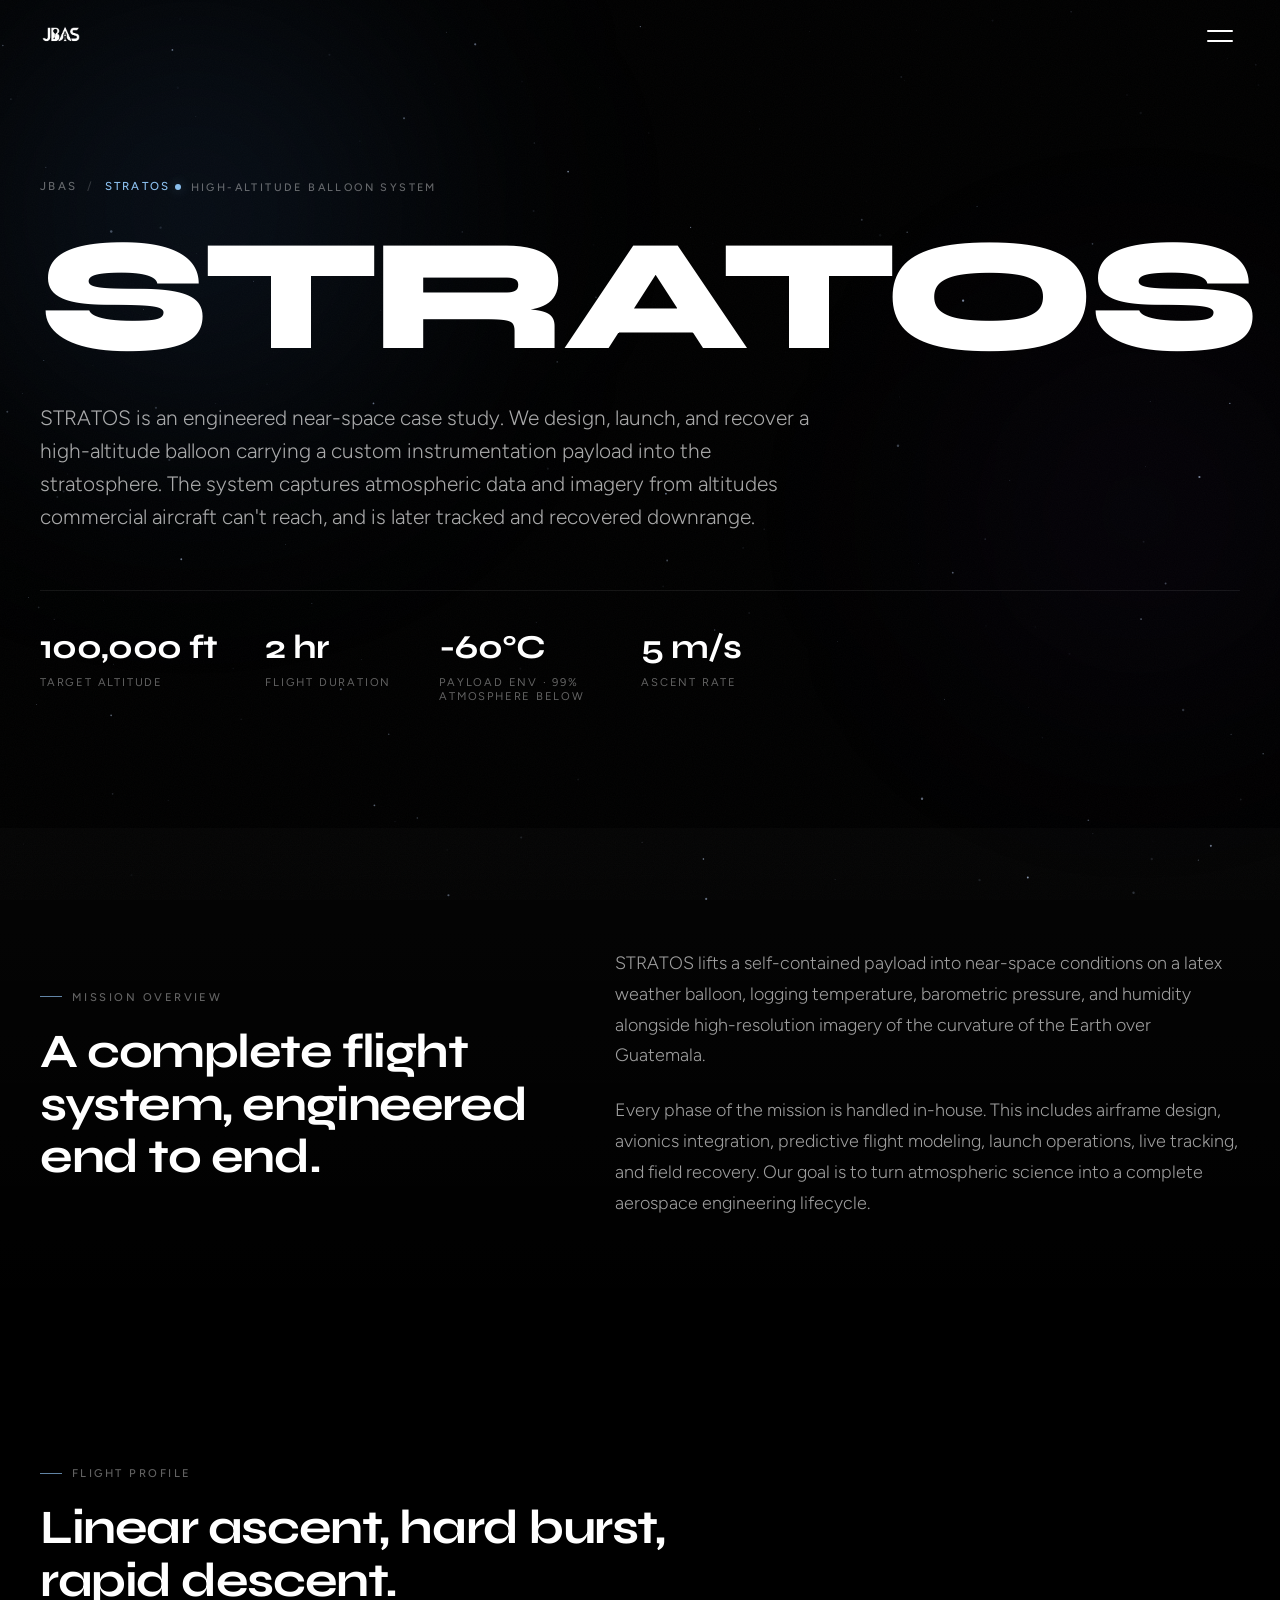
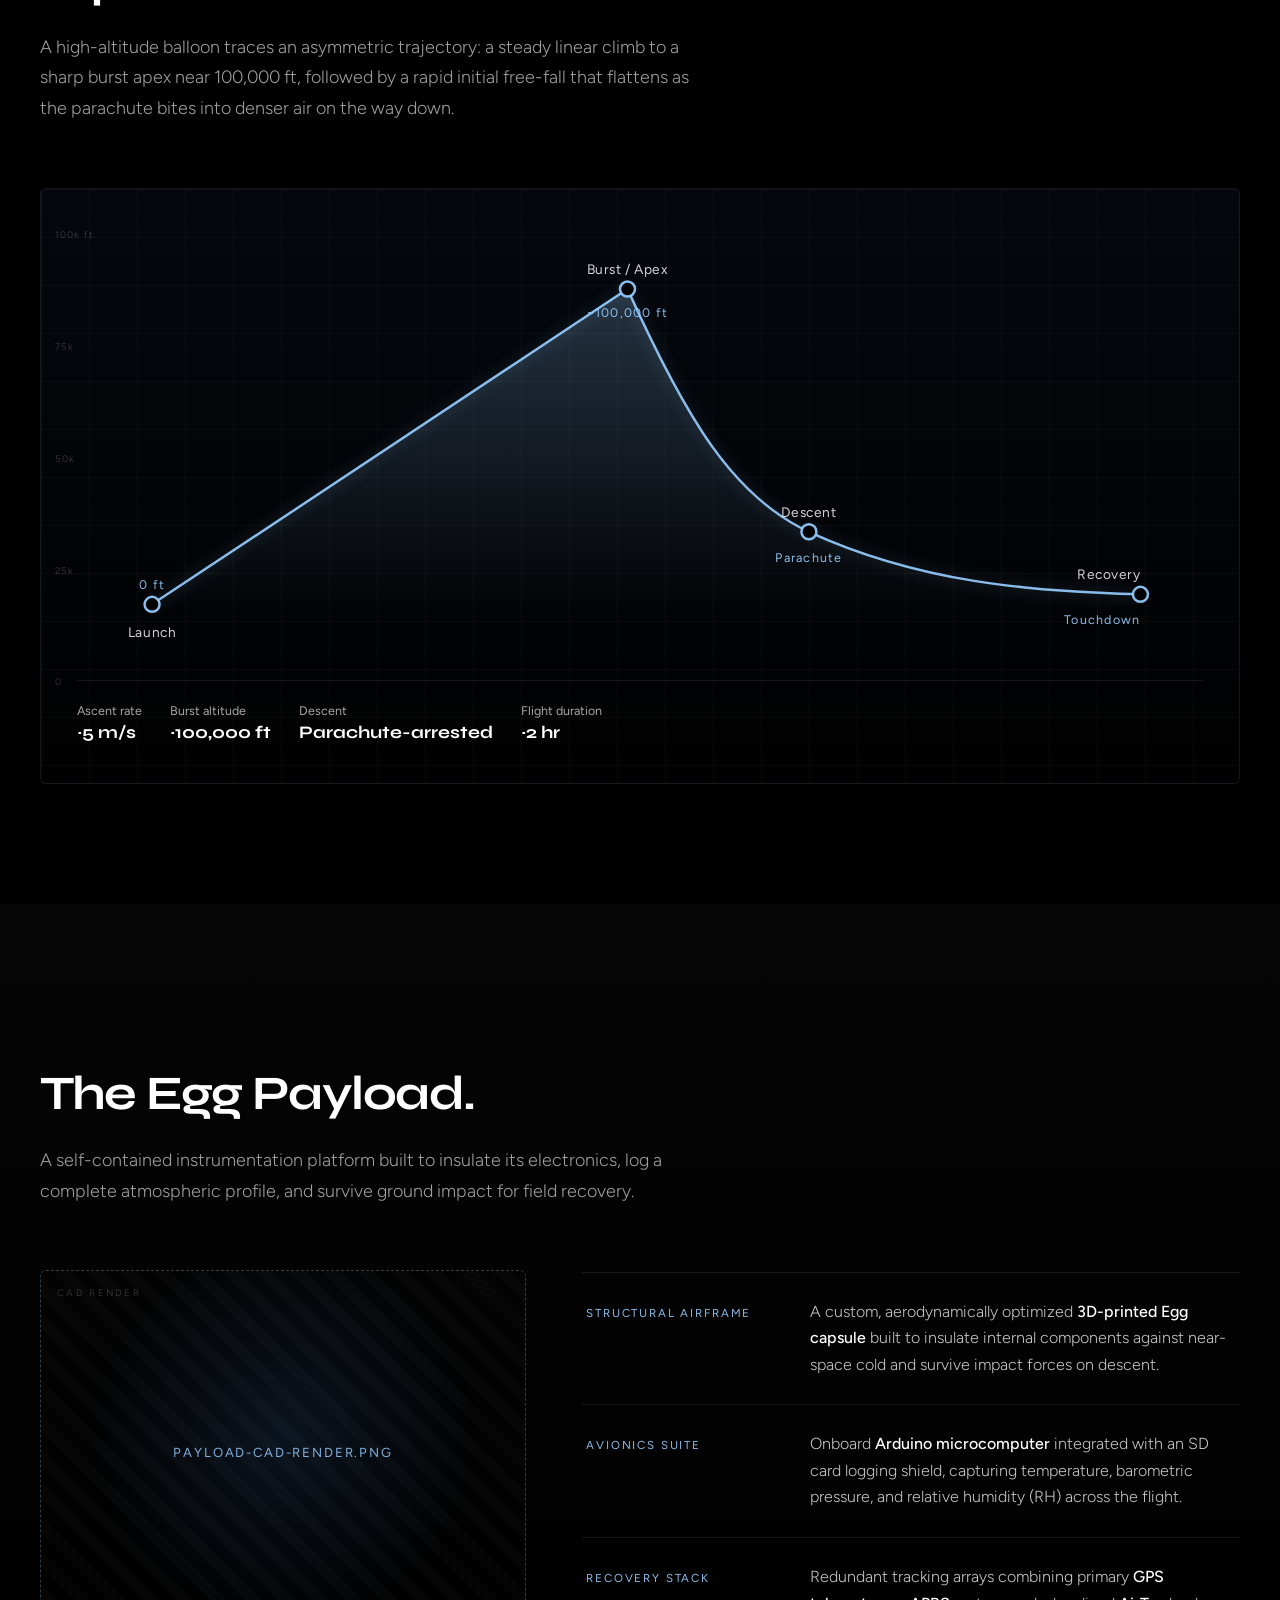
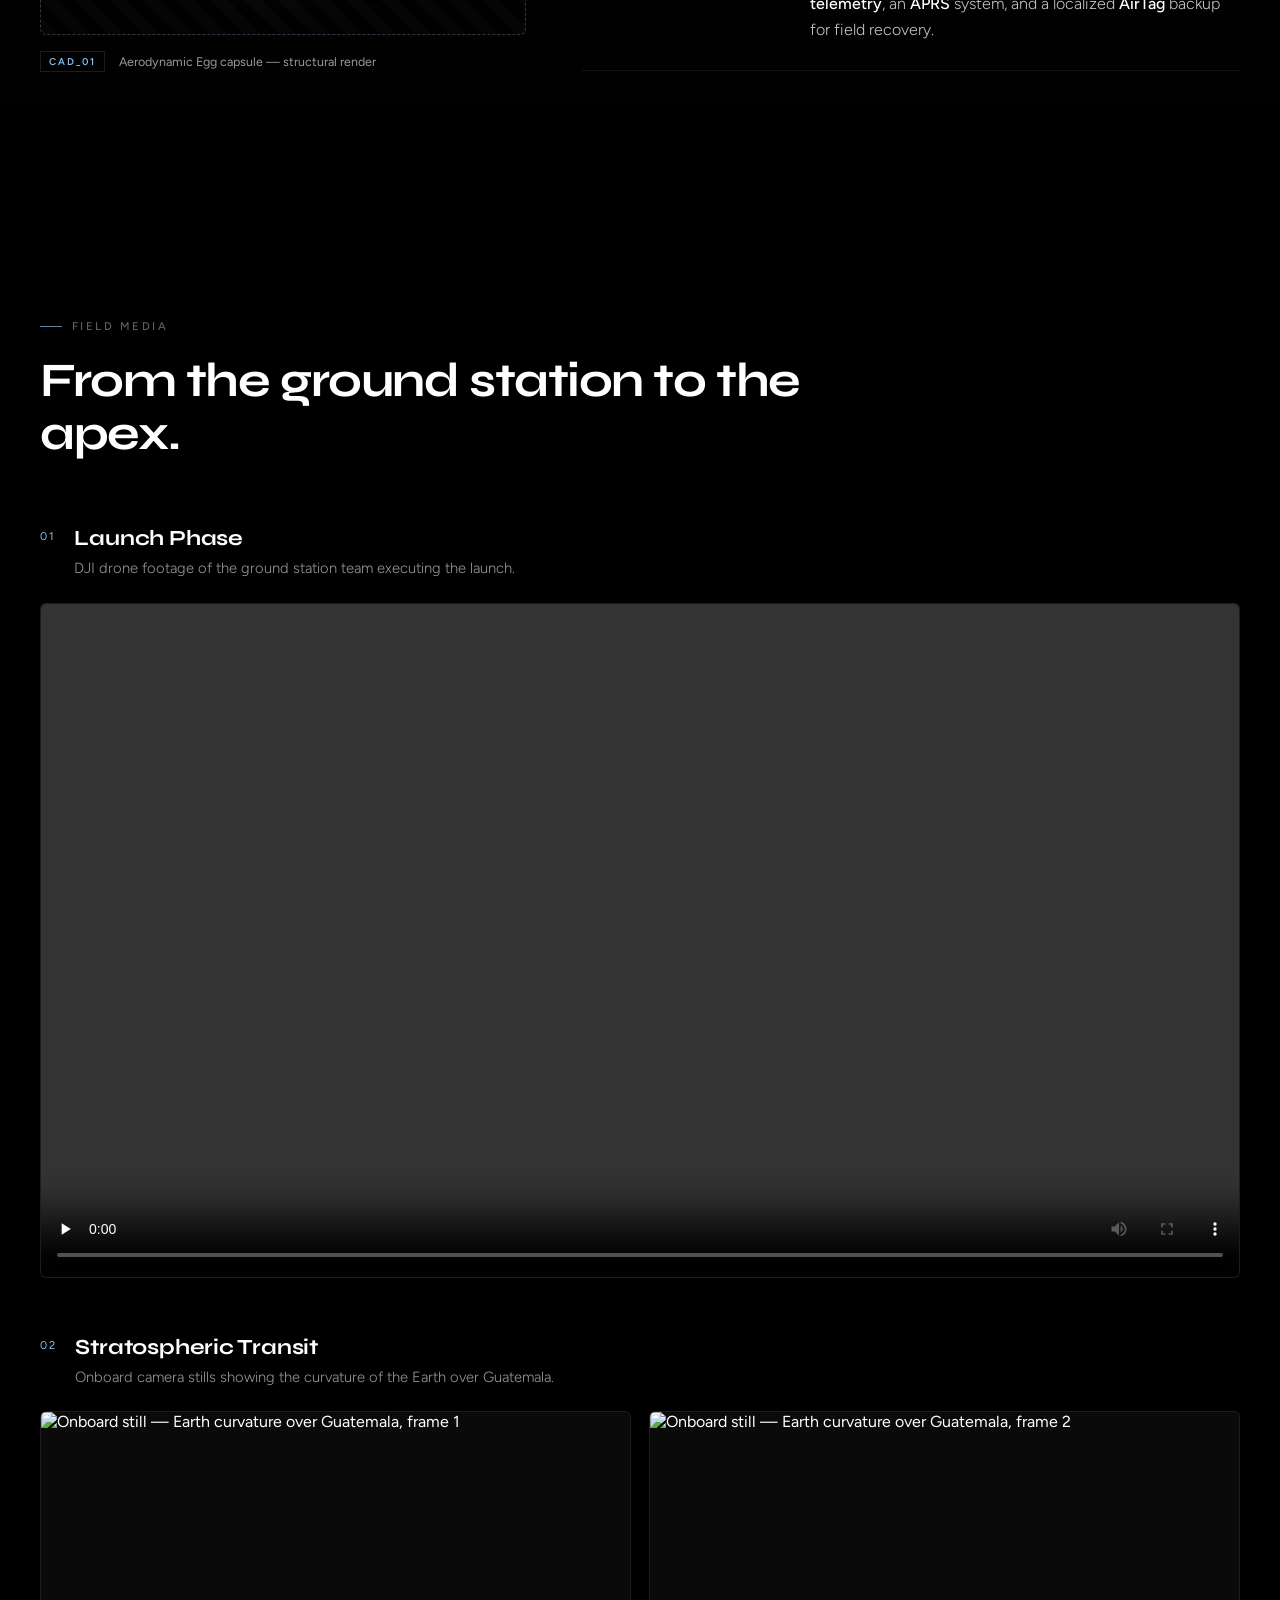
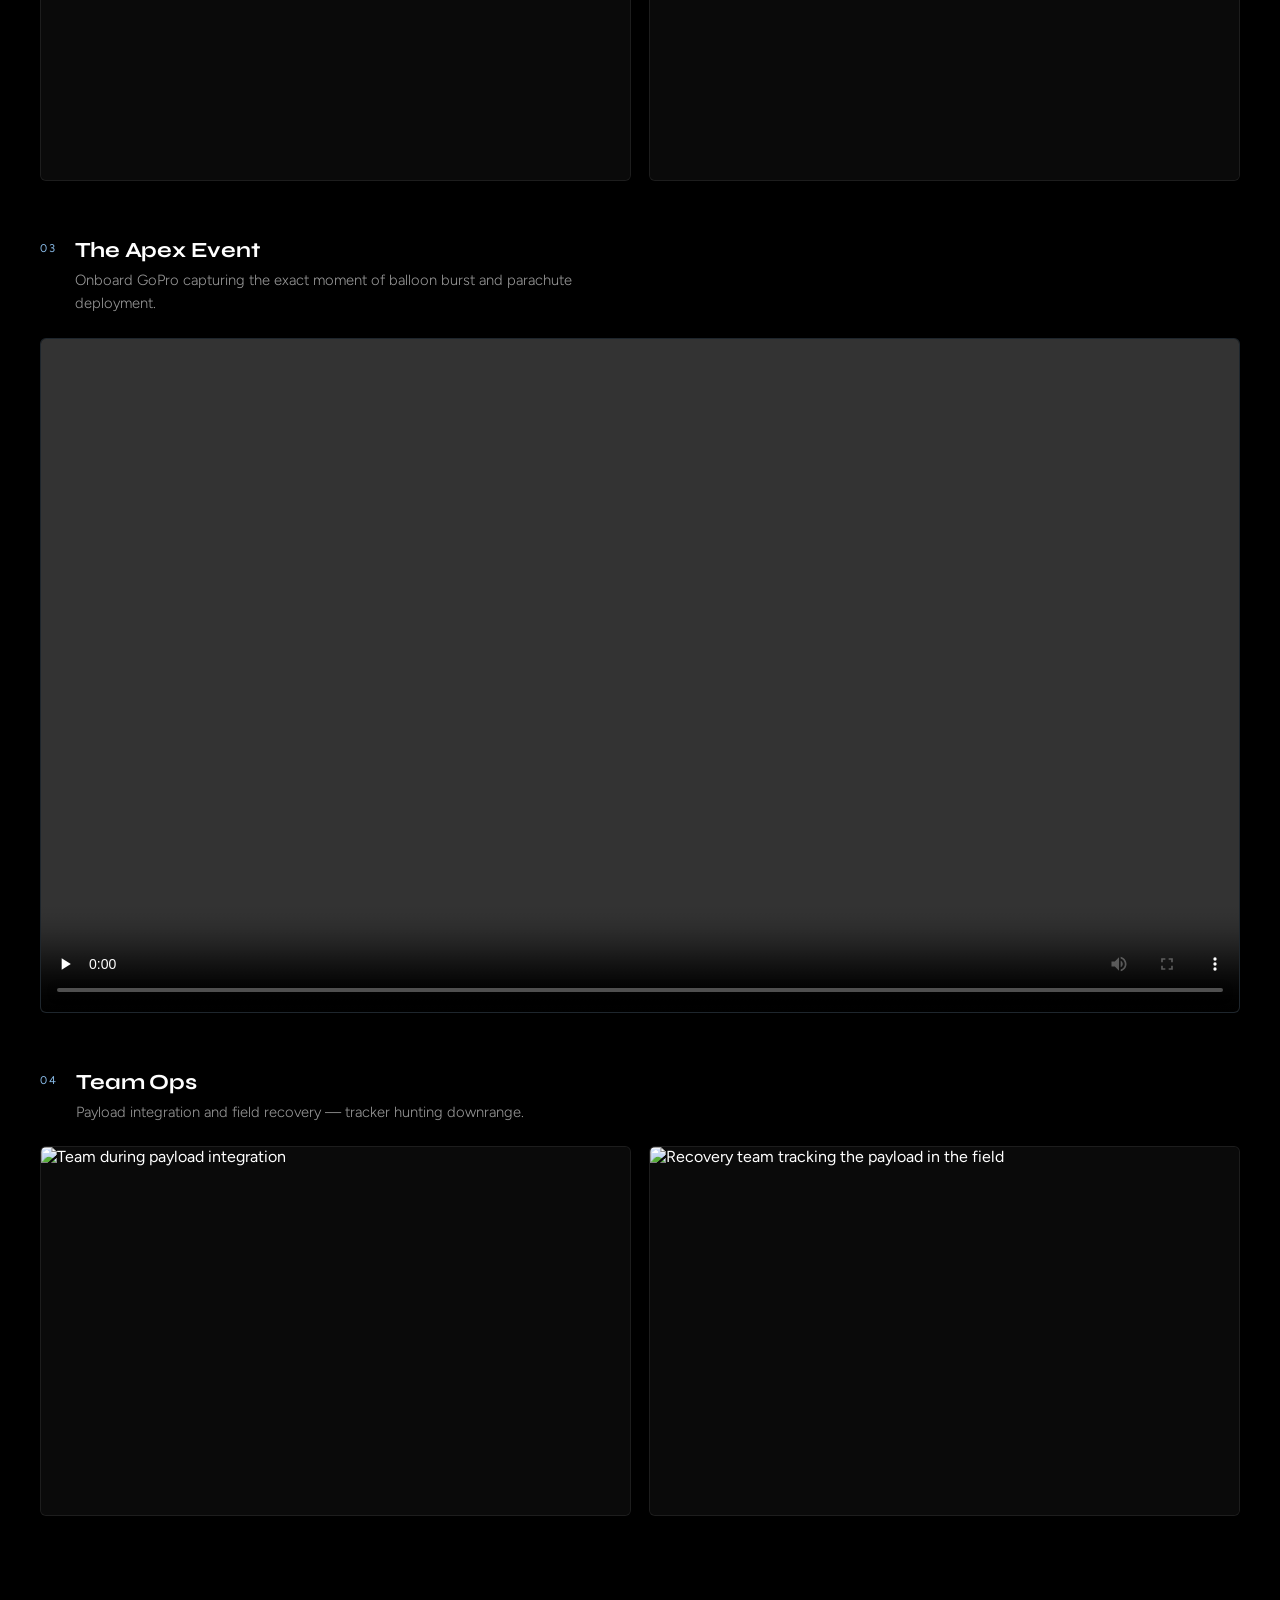
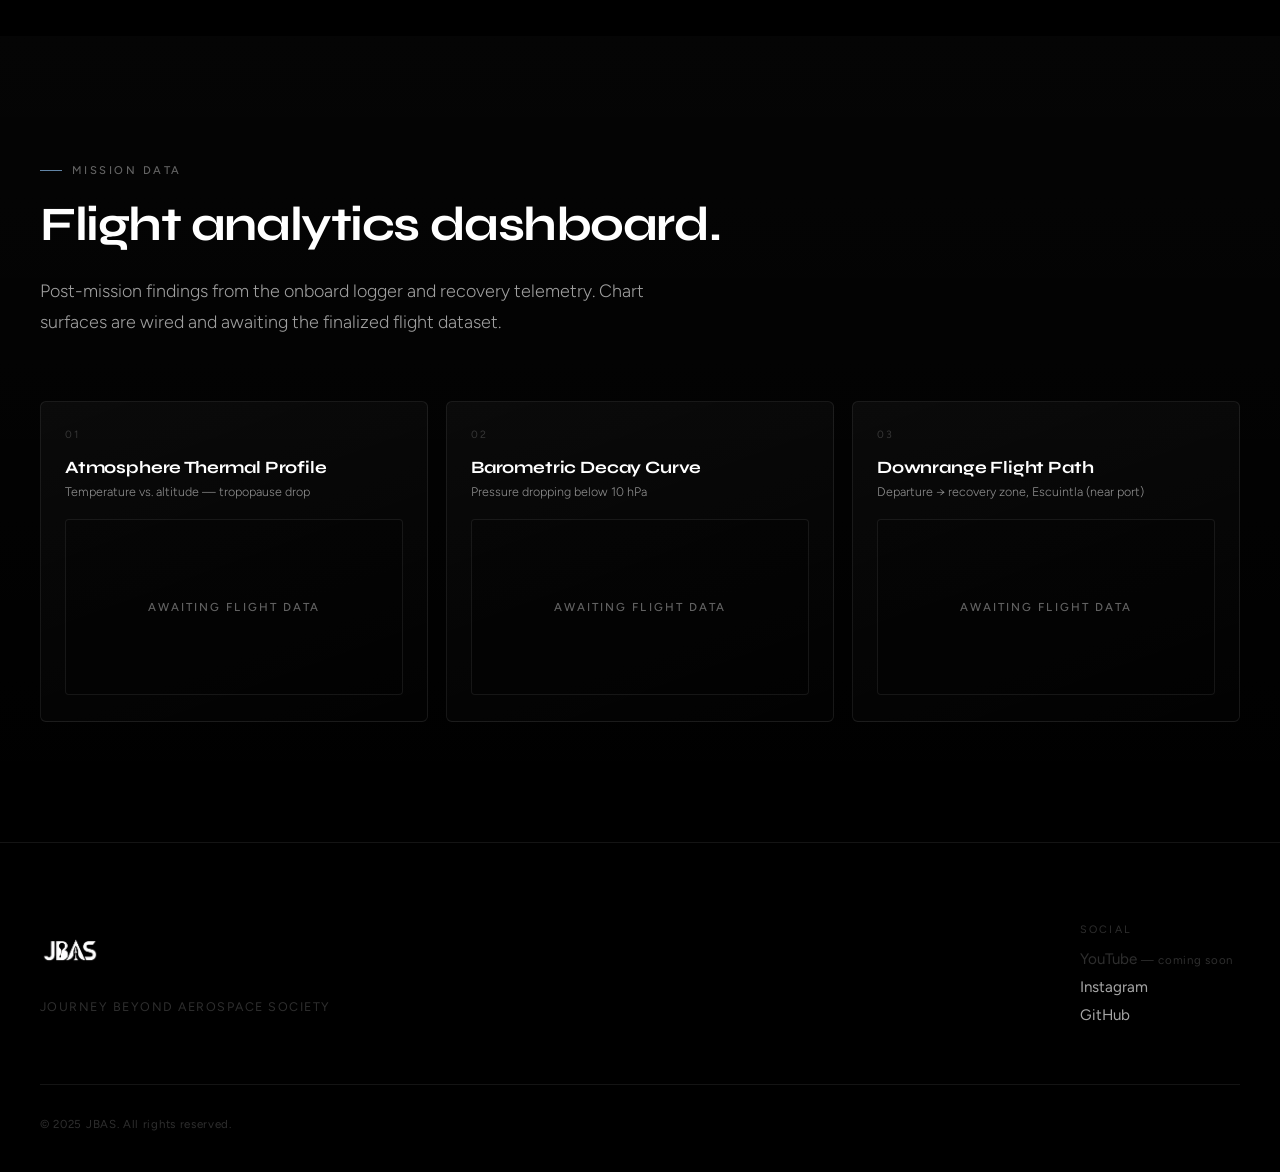
==== commit a85e4357: "Update stratos.html" ====
--- a/stratos.html
+++ b/stratos.html
@@ -253,7 +253,7 @@
 </div>
 <figure class="media-frame media-frame--wide">
 <video class="media-frame__media" controls preload="none" playsinline poster="">
-<source src="video_launch_drone.mp4" type="video/mp4" />
+<source src="assets/video_launch_drone.mp4" type="video/mp4" />
 </video>
 <div class="media-frame__ph" aria-hidden="true">
 <span class="media-frame__ph-icon">▶</span>
@@ -273,14 +273,14 @@
 </div>
 <div class="media-gallery">
 <figure class="media-frame">
-<img class="media-frame__media" src="stratosphere_curvature_1.jpg" alt="Onboard still — Earth curvature over Guatemala, frame 1" loading="lazy" />
+<img class="media-frame__media" src="assets/stratosphere_curvature_1.jpg" alt="Onboard still — Earth curvature over Guatemala, frame 1" loading="lazy" />
 <div class="media-frame__ph" aria-hidden="true">
 <span class="media-frame__ph-icon">◈</span>
 <span class="media-frame__ph-name">stratosphere_curvature_1.jpg</span>
 </div>
 </figure>
 <figure class="media-frame">
-<img class="media-frame__media" src="stratosphere_curvature_2.jpg" alt="Onboard still — Earth curvature over Guatemala, frame 2" loading="lazy" />
+<img class="media-frame__media" src="assets/stratosphere_curvature_2.jpg" alt="Onboard still — Earth curvature over Guatemala, frame 2" loading="lazy" />
 <div class="media-frame__ph" aria-hidden="true">
 <span class="media-frame__ph-icon">◈</span>
 <span class="media-frame__ph-name">stratosphere_curvature_2.jpg</span>
@@ -300,7 +300,7 @@
 </div>
 <figure class="media-frame media-frame--wide media-frame--feature">
 <video class="media-frame__media" controls preload="none" playsinline poster="">
-<source src="video_balloon_burst_gopro.mp4" type="video/mp4" />
+<source src="assets/video_balloon_burst_gopro.mp4" type="video/mp4" />
 </video>
 <div class="media-frame__ph" aria-hidden="true">
 <span class="media-frame__ph-icon">▶</span>
@@ -320,14 +320,14 @@
 </div>
 <div class="media-gallery">
 <figure class="media-frame">
-<img class="media-frame__media" src="team_assembly.jpg" alt="Team during payload integration" loading="lazy" />
+<img class="media-frame__media" src="assets/team_assembly.jpg" alt="Team during payload integration" loading="lazy" />
 <div class="media-frame__ph" aria-hidden="true">
 <span class="media-frame__ph-icon">◈</span>
 <span class="media-frame__ph-name">team_assembly.jpg</span>
 </div>
 </figure>
 <figure class="media-frame">
-<img class="media-frame__media" src="recovery_team.jpg" alt="Recovery team tracking the payload in the field" loading="lazy" />
+<img class="media-frame__media" src="assets/recovery_team.jpg" alt="Recovery team tracking the payload in the field" loading="lazy" />
 <div class="media-frame__ph" aria-hidden="true">
 <span class="media-frame__ph-icon">◈</span>
 <span class="media-frame__ph-name">recovery_team.jpg</span>
--- a/stratos.css
+++ b/stratos.css
@@ -1,85 +1,85 @@
 /* =====================================================
-   STRATOS — High-Altitude Balloon System
-   stratos.css — inherits the JBAS homepage design system
-   (tokens, fonts, navbar, slide menu, atmosphere, footer,
-   reveal system) + STRATOS case-study components.
-   ===================================================== */
+STRATOS — High-Altitude Balloon System
+stratos.css — inherits the JBAS homepage design system
+(tokens, fonts, navbar, slide menu, atmosphere, footer,
+reveal system) + STRATOS case-study components.
+===================================================== */
 
 /* ---------------- TOKENS (inherited from homepage) ---------------- */
 :root {
-  --color-bg:        #000000;
-  --color-surface:   #0a0a0a;
-  --color-border:    rgba(255,255,255,0.08);
-  --color-white:     #ffffff;
-  --color-grey:      rgba(255,255,255,0.38);
-  --color-grey-dim:  rgba(255,255,255,0.18);
-  --color-accent:    rgba(180,210,255,0.55);
-
-  /* STRATOS accent */
-  --prog-accent:      rgba(150,205,255,0.92);
-  --prog-accent-soft: rgba(150,205,255,0.14);
-  --prog-glow:        rgba(70,130,210,0.18);
-
-  --font-display:    'Syne', sans-serif;
-  --font-body:       'Figtree', sans-serif;
-
-  --ease-out:        cubic-bezier(0.16, 1, 0.3, 1);
-  --ease-inout:      cubic-bezier(0.65, 0, 0.35, 1);
-  --ease-spring:     cubic-bezier(0.34, 1.56, 0.64, 1);
-
-  --t-fast:   0.2s;
-  --t-mid:    0.4s;
-  --t-slow:   0.7s;
-  --t-xslow:  1.1s;
+--color-bg:        #000000;
+--color-surface:   #0a0a0a;
+--color-border:    rgba(255,255,255,0.08);
+--color-white:     #ffffff;
+--color-grey:      rgba(255,255,255,0.38);
+--color-grey-dim:  rgba(255,255,255,0.18);
+--color-accent:    rgba(180,210,255,0.55);
+
+/* STRATOS accent */
+--prog-accent:      rgba(150,205,255,0.92);
+--prog-accent-soft: rgba(150,205,255,0.14);
+--prog-glow:        rgba(70,130,210,0.18);
+
+--font-display:    'Syne', sans-serif;
+--font-body:       'Figtree', sans-serif;
+
+--ease-out:        cubic-bezier(0.16, 1, 0.3, 1);
+--ease-inout:      cubic-bezier(0.65, 0, 0.35, 1);
+--ease-spring:     cubic-bezier(0.34, 1.56, 0.64, 1);
+
+--t-fast:   0.2s;
+--t-mid:    0.4s;
+--t-slow:   0.7s;
+--t-xslow:  1.1s;
 }
 
 /* ---------------- RESET & BASE ---------------- */
 *, *::before, *::after { margin: 0; padding: 0; box-sizing: border-box; }
 
 html {
-  scroll-behavior: smooth;
-  font-size: 16px;
-  -webkit-font-smoothing: antialiased;
-  -moz-osx-font-smoothing: grayscale;
+scroll-behavior: smooth;
+font-size: 16px;
+-webkit-font-smoothing: antialiased;
+-moz-osx-font-smoothing: grayscale;
 }
 body {
-  background: var(--color-bg);
-  color: var(--color-white);
-  font-family: var(--font-body);
-  overflow-x: hidden;
-  cursor: default;
+background: var(--color-bg);
+color: var(--color-white);
+font-family: var(--font-body);
+overflow-x: hidden;
+cursor: default;
 }
 a { color: inherit; text-decoration: none; }
 img { display: block; max-width: 100%; }
 button { background: none; border: none; cursor: pointer; color: inherit; font: inherit; padding: 0; }
 
 .sr-only {
-  position: absolute; width: 1px; height: 1px;
-  padding: 0; margin: -1px; overflow: hidden;
-  clip: rect(0,0,0,0); border: 0;
+position: absolute; width: 1px; height: 1px;
+padding: 0; margin: -1px; overflow: hidden;
+clip: rect(0,0,0,0); border: 0;
 }
 
 /* ---------------- NAVBAR ---------------- */
 .navbar {
-  position: fixed; top: 0; left: 0; right: 0;
-  z-index: 300;
-  display: flex; align-items: center; justify-content: space-between;
-  padding: 0 40px; height: 72px;
-  background: transparent;
-  transform: translateZ(0);
-  transition: background var(--t-mid) var(--ease-out),
-              backdrop-filter var(--t-mid) var(--ease-out);
+position: fixed; top: 0; left: 0; right: 0;
+z-index: 300;
+display: flex; align-items: center; justify-content: space-between;
+padding: 0 40px; height: 72px;
+background: transparent;
+transform: translateZ(0);
+transition: background var(--t-mid) var(--ease-out),
+backdrop-filter var(--t-mid) var(--ease-out);
 }
 .navbar::after {
-  content: ''; position: absolute; bottom: 0; left: 0; right: 0;
-  height: 1px; background: var(--color-border);
-  opacity: 0; transition: opacity var(--t-mid) var(--ease-out);
-  pointer-events: none;
+content: ''; position: absolute; bottom: 0; left: 0; right: 0;
+height: 1px; background: var(--color-border);
+opacity: 0; transition: opacity var(--t-mid) var(--ease-out);
+pointer-events: none;
 }
 .navbar.scrolled {
-  background: rgba(0,0,0,0.75);
-  backdrop-filter: blur(20px) saturate(1.4);
-  -webkit-backdrop-filter: blur(20px) saturate(1.4);
+background: rgba(0,0,0,0.75);
+backdrop-filter: blur(20px) saturate(1.4);
+-webkit-backdrop-filter: blur(20px) saturate(1.4);
 }
 .navbar.scrolled::after { opacity: 1; }
 
@@ -88,16 +88,16 @@
 .navbar__logo img { height: 42px; width: auto; }
 
 .navbar__hamburger {
-  display: flex; flex-direction: column; justify-content: center; align-items: center;
-  width: 40px; height: 40px; gap: 0; padding: 0; position: relative;
-  transition: opacity var(--t-fast) var(--ease-out);
+display: flex; flex-direction: column; justify-content: center; align-items: center;
+width: 40px; height: 40px; gap: 0; padding: 0; position: relative;
+transition: opacity var(--t-fast) var(--ease-out);
 }
 .navbar__hamburger:hover { opacity: 0.6; }
 .hamburger__line {
-  display: block; position: absolute; width: 26px; height: 1.5px;
-  background: var(--color-white); border-radius: 1px;
-  transform-origin: center center;
-  transition: transform 0.3s cubic-bezier(0.4, 0, 0.2, 1);
+display: block; position: absolute; width: 26px; height: 1.5px;
+background: var(--color-white); border-radius: 1px;
+transform-origin: center center;
+transition: transform 0.3s cubic-bezier(0.4, 0, 0.2, 1);
 }
 .hamburger__line:nth-child(1) { transform: translateY(-5px); }
 .hamburger__line:nth-child(2) { transform: translateY(5px); }
@@ -106,52 +106,52 @@
 
 /* ---------------- SLIDE MENU ---------------- */
 .menu-overlay {
-  position: fixed; top: 72px; bottom: 0; left: 0; right: 0;
-  z-index: 100; background: rgba(0,0,0,0.55);
-  backdrop-filter: blur(4px); -webkit-backdrop-filter: blur(4px);
-  opacity: 0; pointer-events: none;
-  transition: opacity var(--t-slow) var(--ease-out);
+position: fixed; top: 72px; bottom: 0; left: 0; right: 0;
+z-index: 100; background: rgba(0,0,0,0.55);
+backdrop-filter: blur(4px); -webkit-backdrop-filter: blur(4px);
+opacity: 0; pointer-events: none;
+transition: opacity var(--t-slow) var(--ease-out);
 }
 .menu-overlay.open { opacity: 1; pointer-events: all; }
 
 .slide-menu {
-  position: fixed; top: 72px; right: 0; z-index: 200;
-  width: min(420px, 100vw); height: calc(100dvh - 72px);
-  background: rgba(8,8,8,0.94);
-  backdrop-filter: blur(40px) saturate(1.2);
-  -webkit-backdrop-filter: blur(40px) saturate(1.2);
-  border-left: 1px solid var(--color-border);
-  display: flex; flex-direction: column;
-  padding: 48px 48px 60px; gap: 48px;
-  transform: translateX(100%);
-  transition: transform 0.3s cubic-bezier(0.4, 0, 0.2, 1);
-  overflow-y: auto;
+position: fixed; top: 72px; right: 0; z-index: 200;
+width: min(420px, 100vw); height: calc(100dvh - 72px);
+background: rgba(8,8,8,0.94);
+backdrop-filter: blur(40px) saturate(1.2);
+-webkit-backdrop-filter: blur(40px) saturate(1.2);
+border-left: 1px solid var(--color-border);
+display: flex; flex-direction: column;
+padding: 48px 48px 60px; gap: 48px;
+transform: translateX(100%);
+transition: transform 0.3s cubic-bezier(0.4, 0, 0.2, 1);
+overflow-y: auto;
 }
 .slide-menu.open { transform: translateX(0); }
 .slide-menu__nav { display: flex; flex-direction: column; gap: 0; }
 .slide-menu__link {
-  font-family: var(--font-display);
-  font-size: clamp(2rem, 5vw, 2.75rem);
-  font-weight: 700; letter-spacing: -0.02em; line-height: 1.1;
-  color: var(--color-white); opacity: 0.9;
-  transition: opacity var(--t-fast); display: block; margin-top: 12px;
+font-family: var(--font-display);
+font-size: clamp(2rem, 5vw, 2.75rem);
+font-weight: 700; letter-spacing: -0.02em; line-height: 1.1;
+color: var(--color-white); opacity: 0.9;
+transition: opacity var(--t-fast); display: block; margin-top: 12px;
 }
 .slide-menu__link:hover { opacity: 0.45; }
 .slide-menu__link.is-current { color: var(--prog-accent); opacity: 1; }
 .slide-menu__link-sub {
-  display: block; font-family: var(--font-body); font-size: 0.72rem;
-  letter-spacing: 0.14em; text-transform: uppercase;
-  color: var(--color-grey); margin-bottom: 20px; margin-left: 2px;
+display: block; font-family: var(--font-body); font-size: 0.72rem;
+letter-spacing: 0.14em; text-transform: uppercase;
+color: var(--color-grey); margin-bottom: 20px; margin-left: 2px;
 }
 .slide-menu__section { display: flex; flex-direction: column; gap: 10px; }
 .slide-menu__heading {
-  font-family: var(--font-body); font-size: 0.67rem; letter-spacing: 0.2em;
-  text-transform: uppercase; color: var(--color-grey-dim); margin-bottom: 4px;
+font-family: var(--font-body); font-size: 0.67rem; letter-spacing: 0.2em;
+text-transform: uppercase; color: var(--color-grey-dim); margin-bottom: 4px;
 }
 .slide-menu__small-link {
-  font-family: var(--font-body); font-size: 1rem; font-weight: 400;
-  color: rgba(255,255,255,0.7); transition: color var(--t-fast);
-  display: block; cursor: pointer;
+font-family: var(--font-body); font-size: 1rem; font-weight: 400;
+color: rgba(255,255,255,0.7); transition: color var(--t-fast);
+display: block; cursor: pointer;
 }
 .slide-menu__small-link:hover { color: var(--color-white); }
 .slide-menu__small-link--muted { color: var(--color-grey-dim); cursor: default; }
@@ -159,26 +159,26 @@
 /* ---------------- ATMOSPHERIC BACKDROP ---------------- */
 .atmos { position: fixed; inset: 0; z-index: 0; overflow: hidden; pointer-events: none; }
 .atmos__noise {
-  position: absolute; inset: -50%; width: 200%; height: 200%; opacity: 0.028;
-  background-image: url("data:image/svg+xml,%3Csvg viewBox='0 0 256 256' xmlns='http://www.w3.org/2000/svg'%3E%3Cfilter id='n'%3E%3CfeTurbulence type='fractalNoise' baseFrequency='0.9' numOctaves='4' stitchTiles='stitch'/%3E%3C/filter%3E%3Crect width='100%25' height='100%25' filter='url(%23n)'/%3E%3C/svg%3E");
-  background-size: 256px 256px;
-  animation: noiseShift 8s steps(2) infinite;
+position: absolute; inset: -50%; width: 200%; height: 200%; opacity: 0.028;
+background-image: url("data:image/svg+xml,%3Csvg viewBox='0 0 256 256' xmlns='http://www.w3.org/2000/svg'%3E%3Cfilter id='n'%3E%3CfeTurbulence type='fractalNoise' baseFrequency='0.9' numOctaves='4' stitchTiles='stitch'/%3E%3C/filter%3E%3Crect width='100%25' height='100%25' filter='url(%23n)'/%3E%3C/svg%3E");
+background-size: 256px 256px;
+animation: noiseShift 8s steps(2) infinite;
 }
 @keyframes noiseShift {
-  0% { transform: translate(0,0); } 20% { transform: translate(-4%,-2%); }
-  40% { transform: translate(3%,4%); } 60% { transform: translate(-2%,3%); }
-  80% { transform: translate(4%,-3%); } 100% { transform: translate(0,0); }
+0% { transform: translate(0,0); } 20% { transform: translate(-4%,-2%); }
+40% { transform: translate(3%,4%); } 60% { transform: translate(-2%,3%); }
+80% { transform: translate(4%,-3%); } 100% { transform: translate(0,0); }
 }
 .atmos__glow { position: absolute; border-radius: 50%; filter: blur(120px); }
 .atmos__glow--1 {
-  width: 50vw; height: 50vw; top: -12%; left: -10%;
-  background: radial-gradient(circle, var(--prog-glow) 0%, transparent 70%);
-  animation: glowDrift1 16s ease-in-out infinite alternate;
+width: 50vw; height: 50vw; top: -12%; left: -10%;
+background: radial-gradient(circle, var(--prog-glow) 0%, transparent 70%);
+animation: glowDrift1 16s ease-in-out infinite alternate;
 }
 .atmos__glow--2 {
-  width: 38vw; height: 38vw; top: 30%; right: -8%;
-  background: radial-gradient(circle, rgba(100,60,180,0.10) 0%, transparent 70%);
-  animation: glowDrift2 20s ease-in-out infinite alternate;
+width: 38vw; height: 38vw; top: 30%; right: -8%;
+background: radial-gradient(circle, rgba(100,60,180,0.10) 0%, transparent 70%);
+animation: glowDrift2 20s ease-in-out infinite alternate;
 }
 @keyframes glowDrift1 { from { transform: translate(0,0) scale(1); } to { transform: translate(8%,10%) scale(1.15); } }
 @keyframes glowDrift2 { from { transform: translate(0,0) scale(1); } to { transform: translate(-10%,-8%) scale(1.2); } }
@@ -186,18 +186,18 @@
 
 /* ---------------- PAGE HERO ---------------- */
 .page-hero {
-  position: relative; z-index: 1;
-  min-height: 92dvh;
-  display: flex; flex-direction: column; justify-content: center;
-  padding: 140px 40px 90px;
-  max-width: 1400px; margin: 0 auto;
-  overflow: hidden;
+position: relative; z-index: 1;
+min-height: 92dvh;
+display: flex; flex-direction: column; justify-content: center;
+padding: 140px 40px 90px;
+max-width: 1400px; margin: 0 auto;
+overflow: hidden;
 }
 .page-hero__breadcrumb {
-  display: inline-flex; align-items: center; gap: 10px;
-  font-family: var(--font-body); font-size: 0.72rem; font-weight: 500;
-  letter-spacing: 0.2em; text-transform: uppercase; color: var(--color-grey);
-  margin-bottom: 30px;
+display: inline-flex; align-items: center; gap: 10px;
+font-family: var(--font-body); font-size: 0.72rem; font-weight: 500;
+letter-spacing: 0.2em; text-transform: uppercase; color: var(--color-grey);
+margin-bottom: 30px;
 }
 .page-hero__breadcrumb a { color: var(--color-grey); transition: color var(--t-fast); }
 .page-hero__breadcrumb a:hover { color: var(--color-white); }
@@ -205,62 +205,44 @@
 .page-hero__breadcrumb .current { color: var(--prog-accent); }
 
 .page-hero__tag {
-  display: inline-flex; align-items: center; gap: 10px;
-  font-family: var(--font-body); font-size: 0.68rem; font-weight: 500;
-  letter-spacing: 0.22em; text-transform: uppercase; color: var(--color-grey);
-  margin-bottom: 26px;
+display: inline-flex; align-items: center; gap: 10px;
+font-family: var(--font-body); font-size: 0.68rem; font-weight: 500;
+letter-spacing: 0.22em; text-transform: uppercase; color: var(--color-grey);
+margin-bottom: 26px;
 }
 .page-hero__tag .dot {
-  width: 6px; height: 6px; border-radius: 50%; background: var(--prog-accent);
-  box-shadow: 0 0 12px 2px var(--prog-accent-soft);
+width: 6px; height: 6px; border-radius: 50%; background: var(--prog-accent);
+box-shadow: 0 0 12px 2px var(--prog-accent-soft);
 }
 
 /* Solid, uniform wordmark — matches homepage header weight/tracking */
 .page-hero__title {
-  font-family: var(--font-display);
-  font-size: clamp(3.4rem, 14vw, 10rem);
-  font-weight: 800; letter-spacing: -0.04em; line-height: 0.92;
-  color: var(--color-white);
-  text-transform: uppercase;
+font-family: var(--font-display);
+font-size: clamp(3.4rem, 14vw, 10rem);
+font-weight: 800; letter-spacing: -0.04em; line-height: 0.92;
+color: var(--color-white);
+text-transform: uppercase;
 }
 
 .page-hero__lead {
-  font-family: var(--font-body);
-  font-size: clamp(1rem, 2vw, 1.3rem); font-weight: 300; line-height: 1.6;
-  color: rgba(255,255,255,0.66); max-width: 60ch; margin-top: 30px;
+font-family: var(--font-body);
+font-size: clamp(1rem, 2vw, 1.3rem); font-weight: 300; line-height: 1.6;
+color: rgba(255,255,255,0.66); max-width: 60ch; margin-top: 30px;
 }
 .page-hero__meta {
-  display: flex; flex-wrap: wrap; gap: 48px; margin-top: 56px;
-  padding-top: 36px; border-top: 1px solid var(--color-border);
+display: flex; flex-wrap: wrap; gap: 48px; margin-top: 56px;
+padding-top: 36px; border-top: 1px solid var(--color-border);
 }
 .page-hero__meta .m-val {
-  display: block; font-family: var(--font-display);
-  font-size: clamp(1.5rem, 3vw, 2.1rem); font-weight: 700;
-  letter-spacing: -0.02em; color: var(--color-white);
+display: block; font-family: var(--font-display);
+font-size: clamp(1.5rem, 3vw, 2.1rem); font-weight: 700;
+letter-spacing: -0.02em; color: var(--color-white);
 }
 .page-hero__meta .m-lab {
-  display: block; font-family: var(--font-body); font-size: 0.7rem;
-  letter-spacing: 0.16em; text-transform: uppercase; color: var(--color-grey);
-  margin-top: 8px; max-width: 22ch;
-}
-
-/* Hero altitude scale motif */
-.stratos-hero__scale {
-  position: absolute; top: 0; bottom: 0; right: 40px;
-  width: 1px; background: linear-gradient(to bottom, transparent, var(--prog-accent-soft), transparent);
-  display: flex; flex-direction: column; justify-content: space-between;
-  padding: 160px 0 110px; pointer-events: none;
-}
-.stratos-hero__tick {
-  position: relative; font-family: var(--font-body); font-size: 0.62rem;
-  letter-spacing: 0.16em; color: var(--color-grey); text-align: right;
-  padding-right: 14px; white-space: nowrap;
-}
-.stratos-hero__tick::after {
-  content: ''; position: absolute; right: 0; top: 50%; width: 8px; height: 1px;
-  background: var(--prog-accent); transform: translateX(14px);
-}
-@media (max-width: 1100px) { .stratos-hero__scale { display: none; } }
+display: block; font-family: var(--font-body); font-size: 0.7rem;
+letter-spacing: 0.16em; text-transform: uppercase; color: var(--color-grey);
+margin-top: 8px; max-width: 22ch;
+}
 
 /* ---------------- GENERIC SECTION SYSTEM ---------------- */
 .section { position: relative; z-index: 1; padding: 120px 40px; }
@@ -272,24 +254,24 @@
 .section__head { max-width: 760px; margin-bottom: 64px; }
 .section__head--center { margin-left: auto; margin-right: auto; text-align: center; }
 .eyebrow {
-  display: inline-flex; align-items: center; gap: 10px;
-  font-family: var(--font-body); font-size: 0.7rem; font-weight: 500;
-  letter-spacing: 0.22em; text-transform: uppercase; color: var(--color-grey);
-  margin-bottom: 22px;
+display: inline-flex; align-items: center; gap: 10px;
+font-family: var(--font-body); font-size: 0.7rem; font-weight: 500;
+letter-spacing: 0.22em; text-transform: uppercase; color: var(--color-grey);
+margin-bottom: 22px;
 }
 .eyebrow::before {
-  content: ''; width: 22px; height: 1px; background: var(--prog-accent); opacity: 0.7;
+content: ''; width: 22px; height: 1px; background: var(--prog-accent); opacity: 0.7;
 }
 .section__head--center .eyebrow::before { display: none; }
 .section__title {
-  font-family: var(--font-display);
-  font-size: clamp(1.8rem, 3.8vw, 3rem); font-weight: 700;
-  letter-spacing: -0.03em; line-height: 1.1; color: var(--color-white);
+font-family: var(--font-display);
+font-size: clamp(1.8rem, 3.8vw, 3rem); font-weight: 700;
+letter-spacing: -0.03em; line-height: 1.1; color: var(--color-white);
 }
 .section__lead {
-  font-family: var(--font-body);
-  font-size: clamp(0.98rem, 1.4vw, 1.12rem); font-weight: 300;
-  line-height: 1.72; color: rgba(255,255,255,0.62); margin-top: 24px; max-width: 60ch;
+font-family: var(--font-body);
+font-size: clamp(0.98rem, 1.4vw, 1.12rem); font-weight: 300;
+line-height: 1.72; color: rgba(255,255,255,0.62); margin-top: 24px; max-width: 60ch;
 }
 .section__head--center .section__lead { margin-left: auto; margin-right: auto; }
 
@@ -303,76 +285,76 @@
 .grid--4 { grid-template-columns: repeat(4, 1fr); }
 
 .card {
-  position: relative; border: 1px solid var(--color-border); border-radius: 4px;
-  background: linear-gradient(160deg, rgba(255,255,255,0.035), rgba(255,255,255,0.01));
-  padding: 32px 30px; overflow: hidden;
-  transition: border-color var(--t-slow) var(--ease-out),
-              transform var(--t-slow) var(--ease-out),
-              background var(--t-slow) var(--ease-out);
+position: relative; border: 1px solid var(--color-border); border-radius: 4px;
+background: linear-gradient(160deg, rgba(255,255,255,0.035), rgba(255,255,255,0.01));
+padding: 32px 30px; overflow: hidden;
+transition: border-color var(--t-slow) var(--ease-out),
+transform var(--t-slow) var(--ease-out),
+background var(--t-slow) var(--ease-out);
 }
 .card::before {
-  content: ''; position: absolute; top: 0; left: 0; right: 0; height: 1px;
-  background: linear-gradient(to right, transparent, var(--prog-accent), transparent);
-  transform: scaleX(0); transform-origin: left;
-  transition: transform var(--t-xslow) var(--ease-out);
+content: ''; position: absolute; top: 0; left: 0; right: 0; height: 1px;
+background: linear-gradient(to right, transparent, var(--prog-accent), transparent);
+transform: scaleX(0); transform-origin: left;
+transition: transform var(--t-xslow) var(--ease-out);
 }
 .card:hover {
-  border-color: var(--prog-accent-soft);
-  transform: translateY(-4px);
-  background: linear-gradient(160deg, rgba(255,255,255,0.06), rgba(255,255,255,0.015));
+border-color: var(--prog-accent-soft);
+transform: translateY(-4px);
+background: linear-gradient(160deg, rgba(255,255,255,0.06), rgba(255,255,255,0.015));
 }
 .card:hover::before { transform: scaleX(1); }
 
 /* ---------------- SPEC LIST ---------------- */
 .spec { border-top: 1px solid var(--color-border); }
 .spec__row {
-  display: grid; grid-template-columns: 200px 1fr; gap: 24px;
-  padding: 26px 4px; border-bottom: 1px solid var(--color-border);
-  align-items: baseline;
-  transition: background var(--t-mid) var(--ease-out);
+display: grid; grid-template-columns: 200px 1fr; gap: 24px;
+padding: 26px 4px; border-bottom: 1px solid var(--color-border);
+align-items: baseline;
+transition: background var(--t-mid) var(--ease-out);
 }
 .spec__row:hover { background: rgba(255,255,255,0.02); }
 .spec__key {
-  font-family: var(--font-body); font-size: 0.72rem; letter-spacing: 0.16em;
-  text-transform: uppercase; color: var(--prog-accent);
+font-family: var(--font-body); font-size: 0.72rem; letter-spacing: 0.16em;
+text-transform: uppercase; color: var(--prog-accent);
 }
 .spec__val {
-  font-family: var(--font-body); font-size: 1rem; font-weight: 300;
-  line-height: 1.66; color: rgba(255,255,255,0.78);
+font-family: var(--font-body); font-size: 1rem; font-weight: 300;
+line-height: 1.66; color: rgba(255,255,255,0.78);
 }
 .spec__val strong { font-weight: 500; color: var(--color-white); }
 
 /* =====================================================
-   FLIGHT PROFILE — asymmetric triangular trajectory
-   ===================================================== */
+FLIGHT PROFILE — asymmetric triangular trajectory
+===================================================== */
 .flight-profile {
-  position: relative;
-  border: 1px solid var(--color-border); border-radius: 6px;
-  background: linear-gradient(180deg, rgba(40,70,130,0.10), rgba(255,255,255,0.005));
-  padding: 40px 36px; overflow: hidden;
+position: relative;
+border: 1px solid var(--color-border); border-radius: 6px;
+background: linear-gradient(180deg, rgba(40,70,130,0.10), rgba(255,255,255,0.005));
+padding: 40px 36px; overflow: hidden;
 }
 .flight-profile__grid {
-  position: absolute; inset: 0;
-  background-image:
-    linear-gradient(to right, rgba(255,255,255,0.03) 1px, transparent 1px),
-    linear-gradient(to bottom, rgba(255,255,255,0.03) 1px, transparent 1px);
-  background-size: 48px 48px; pointer-events: none;
+position: absolute; inset: 0;
+background-image:
+linear-gradient(to right, rgba(255,255,255,0.03) 1px, transparent 1px),
+linear-gradient(to bottom, rgba(255,255,255,0.03) 1px, transparent 1px);
+background-size: 48px 48px; pointer-events: none;
 }
 .flight-profile__axis {
-  position: absolute; display: flex; pointer-events: none;
-  font-family: var(--font-body); font-size: 0.6rem; letter-spacing: 0.12em;
-  color: var(--color-grey-dim);
+position: absolute; display: flex; pointer-events: none;
+font-family: var(--font-body); font-size: 0.6rem; letter-spacing: 0.12em;
+color: var(--color-grey-dim);
 }
 .flight-profile__axis--y {
-  top: 40px; bottom: 96px; left: 14px;
-  flex-direction: column; justify-content: space-between; text-align: left;
+top: 40px; bottom: 96px; left: 14px;
+flex-direction: column; justify-content: space-between; text-align: left;
 }
 .flight-profile__svg { position: relative; width: 100%; height: auto; display: block; }
 
 .flight-profile__path {
-  fill: none; stroke: var(--prog-accent); stroke-width: 2;
-  stroke-linecap: round; stroke-linejoin: round;
-  filter: drop-shadow(0 0 6px rgba(150,205,255,0.4));
+fill: none; stroke: var(--prog-accent); stroke-width: 2;
+stroke-linecap: round; stroke-linejoin: round;
+filter: drop-shadow(0 0 6px rgba(150,205,255,0.4));
 }
 .flight-profile__path--ascent  { stroke-dasharray: 620;  stroke-dashoffset: 620; }
 .flight-profile__path--descent { stroke-dasharray: 640;  stroke-dashoffset: 640; }
@@ -385,170 +367,153 @@
 
 .fp-node circle { fill: var(--color-bg); stroke: var(--prog-accent); stroke-width: 2; }
 .fp-node text {
-  fill: rgba(255,255,255,0.82); font-family: var(--font-body);
-  font-size: 11px; letter-spacing: 0.04em;
+fill: rgba(255,255,255,0.82); font-family: var(--font-body);
+font-size: 11px; letter-spacing: 0.04em;
 }
 .fp-node .fp-alt { fill: var(--prog-accent); font-size: 10px; letter-spacing: 0.1em; }
 .fp-node { opacity: 0; transform: translateY(6px); }
 .fp-node.show { opacity: 1; transform: translateY(0); transition: opacity 0.6s var(--ease-out), transform 0.6s var(--ease-out); }
 
 .flight-profile__legend {
-  display: flex; flex-wrap: wrap; gap: 28px; margin-top: 26px;
-  padding-top: 22px; border-top: 1px solid var(--color-border);
+display: flex; flex-wrap: wrap; gap: 28px; margin-top: 26px;
+padding-top: 22px; border-top: 1px solid var(--color-border);
 }
 .flight-profile__legend div {
-  font-family: var(--font-body); font-size: 0.78rem; color: rgba(255,255,255,0.65);
+font-family: var(--font-body); font-size: 0.78rem; color: rgba(255,255,255,0.65);
 }
 .flight-profile__legend strong {
-  display: block; font-family: var(--font-display); font-size: 1.1rem;
-  color: var(--color-white); font-weight: 700; margin-top: 4px;
+display: block; font-family: var(--font-display); font-size: 1.1rem;
+color: var(--color-white); font-weight: 700; margin-top: 4px;
 }
 
 /* =====================================================
-   HARDWARE — THE EGG PAYLOAD
-   ===================================================== */
+HARDWARE — THE EGG PAYLOAD
+===================================================== */
 .egg {
-  display: grid; grid-template-columns: 0.85fr 1.15fr; gap: 56px; align-items: center;
+display: grid; grid-template-columns: 0.85fr 1.15fr; gap: 56px; align-items: center;
 }
 .egg__render { position: relative; }
 .placeholder-chassis {
-  position: relative;
-  display: flex; align-items: center; justify-content: center;
-  aspect-ratio: 4 / 3; width: 100%;
-  border: 1px dashed rgba(150,205,255,0.28); border-radius: 6px;
-  background:
-    radial-gradient(circle at 50% 45%, rgba(70,130,210,0.14), transparent 62%),
-    repeating-linear-gradient(45deg, rgba(255,255,255,0.018) 0 12px, transparent 12px 24px);
-  font-family: var(--font-body); font-size: 0.82rem; letter-spacing: 0.14em;
-  text-transform: uppercase; color: rgba(150,205,255,0.85);
-  overflow: hidden;
+position: relative;
+display: flex; align-items: center; justify-content: center;
+aspect-ratio: 4 / 3; width: 100%;
+border: 1px dashed rgba(150,205,255,0.28); border-radius: 6px;
+background:
+radial-gradient(circle at 50% 45%, rgba(70,130,210,0.14), transparent 62%),
+repeating-linear-gradient(45deg, rgba(255,255,255,0.018) 0 12px, transparent 12px 24px);
+font-family: var(--font-body); font-size: 0.82rem; letter-spacing: 0.14em;
+text-transform: uppercase; color: rgba(150,205,255,0.85);
+overflow: hidden;
 }
 .placeholder-chassis::before {
-  content: 'CAD RENDER'; position: absolute; top: 16px; left: 16px;
-  font-size: 0.6rem; letter-spacing: 0.24em; color: var(--color-grey-dim);
+content: 'CAD RENDER'; position: absolute; top: 16px; left: 16px;
+font-size: 0.6rem; letter-spacing: 0.24em; color: var(--color-grey-dim);
 }
 .egg__render-cap {
-  display: flex; align-items: center; gap: 14px; margin-top: 16px;
-  font-family: var(--font-body); font-size: 0.78rem; color: rgba(255,255,255,0.6);
+display: flex; align-items: center; gap: 14px; margin-top: 16px;
+font-family: var(--font-body); font-size: 0.78rem; color: rgba(255,255,255,0.6);
 }
 .egg__render-tag {
-  font-size: 0.62rem; font-weight: 600; letter-spacing: 0.2em; text-transform: uppercase;
-  color: var(--prog-accent); padding: 4px 8px; border: 1px solid var(--prog-accent-soft);
+font-size: 0.62rem; font-weight: 600; letter-spacing: 0.2em; text-transform: uppercase;
+color: var(--prog-accent); padding: 4px 8px; border: 1px solid var(--prog-accent-soft);
 }
 .egg__specs .spec { border-top: 1px solid var(--color-border); }
 
 /* =====================================================
-   FIELD MEDIA MATRIX
-   ===================================================== */
+FIELD MEDIA MATRIX
+===================================================== */
 .media-block { margin-top: 56px; }
 .media-block:first-of-type { margin-top: 0; }
 .media-block__head {
-  display: flex; align-items: flex-start; gap: 18px; margin-bottom: 22px;
+display: flex; align-items: flex-start; gap: 18px; margin-bottom: 22px;
 }
 .media-block__index {
-  font-family: var(--font-body); font-size: 0.7rem; letter-spacing: 0.2em;
-  color: var(--prog-accent); padding-top: 4px;
+font-family: var(--font-body); font-size: 0.7rem; letter-spacing: 0.2em;
+color: var(--prog-accent); padding-top: 4px;
 }
 .media-block__title {
-  font-family: var(--font-display); font-size: 1.35rem; font-weight: 700;
-  letter-spacing: -0.01em; color: var(--color-white);
+font-family: var(--font-display); font-size: 1.35rem; font-weight: 700;
+letter-spacing: -0.01em; color: var(--color-white);
 }
 .media-block__desc {
-  font-family: var(--font-body); font-size: 0.92rem; font-weight: 300;
-  line-height: 1.6; color: rgba(255,255,255,0.6); margin-top: 6px; max-width: 60ch;
+font-family: var(--font-body); font-size: 0.92rem; font-weight: 300;
+line-height: 1.6; color: rgba(255,255,255,0.6); margin-top: 6px; max-width: 60ch;
 }
 
 .media-gallery { display: grid; grid-template-columns: repeat(2, 1fr); gap: 18px; }
 
 .media-frame {
-  position: relative; overflow: hidden;
-  border: 1px solid var(--color-border); border-radius: 6px;
-  background: var(--color-surface);
-  aspect-ratio: 16 / 10;
+position: relative; overflow: hidden;
+border: 1px solid var(--color-border); border-radius: 6px;
+background: var(--color-surface);
+aspect-ratio: 16 / 10;
 }
 .media-frame--wide { aspect-ratio: 16 / 9; }
 .media-frame--feature { border-color: var(--prog-accent-soft); }
 .media-frame__media {
-  position: absolute; inset: 0; width: 100%; height: 100%;
-  object-fit: cover; z-index: 1; background: transparent;
+position: absolute; inset: 0; width: 100%; height: 100%;
+object-fit: cover; z-index: 1; background: transparent;
 }
 /* Placeholder layer sits beneath media; visible until real media loads/paints */
 .media-frame__ph {
-  position: absolute; inset: 0; z-index: 0;
-  display: flex; flex-direction: column; align-items: center; justify-content: center; gap: 14px;
-  background:
-    radial-gradient(circle at 50% 42%, rgba(70,130,210,0.12), transparent 65%),
-    repeating-linear-gradient(45deg, rgba(255,255,255,0.015) 0 14px, transparent 14px 28px);
+position: absolute; inset: 0; z-index: 0;
+display: flex; flex-direction: column; align-items: center; justify-content: center; gap: 14px;
+background:
+radial-gradient(circle at 50% 42%, rgba(70,130,210,0.12), transparent 65%),
+repeating-linear-gradient(45deg, rgba(255,255,255,0.015) 0 14px, transparent 14px 28px);
 }
 .media-frame__ph-icon {
-  display: flex; align-items: center; justify-content: center;
-  width: 52px; height: 52px; border-radius: 50%;
-  border: 1px solid var(--prog-accent-soft); color: var(--prog-accent);
-  font-size: 1.1rem;
+display: flex; align-items: center; justify-content: center;
+width: 52px; height: 52px; border-radius: 50%;
+border: 1px solid var(--prog-accent-soft); color: var(--prog-accent);
+font-size: 1.1rem;
 }
 .media-frame__ph-name {
-  font-family: var(--font-body); font-size: 0.72rem; letter-spacing: 0.12em;
-  color: rgba(255,255,255,0.5);
+font-family: var(--font-body); font-size: 0.72rem; letter-spacing: 0.12em;
+color: rgba(255,255,255,0.5);
 }
 /* Fallback: if the <img> fails, its alt text shows over the placeholder */
 .media-frame__media[src]:not([src=""]) { background: var(--color-surface); }
 
 /* =====================================================
-   MISSION DATA ANALYTICS DASHBOARD
-   ===================================================== */
+MISSION DATA ANALYTICS DASHBOARD
+===================================================== */
 .dashboard { margin-top: 4px; }
 .data-card {
-  position: relative; border: 1px solid var(--color-border); border-radius: 6px;
-  background: linear-gradient(160deg, rgba(255,255,255,0.035), rgba(255,255,255,0.008));
-  padding: 26px 24px; overflow: hidden;
-  transition: border-color var(--t-slow) var(--ease-out), transform var(--t-slow) var(--ease-out);
+position: relative; border: 1px solid var(--color-border); border-radius: 6px;
+background: linear-gradient(160deg, rgba(255,255,255,0.035), rgba(255,255,255,0.008));
+padding: 26px 24px; overflow: hidden;
+transition: border-color var(--t-slow) var(--ease-out), transform var(--t-slow) var(--ease-out);
 }
 .data-card:hover { border-color: var(--prog-accent-soft); transform: translateY(-4px); }
 .data-card__head { display: flex; align-items: center; justify-content: space-between; margin-bottom: 16px; }
 .data-card__num {
-  font-family: var(--font-body); font-size: 0.66rem; letter-spacing: 0.2em; color: var(--color-grey-dim);
-}
-.data-card__status {
-  font-family: var(--font-body); font-size: 0.58rem; letter-spacing: 0.18em; text-transform: uppercase;
-  color: var(--prog-accent); padding: 3px 8px; border: 1px solid var(--prog-accent-soft); border-radius: 999px;
+font-family: var(--font-body); font-size: 0.66rem; letter-spacing: 0.2em; color: var(--color-grey-dim);
 }
 .data-card__title {
-  font-family: var(--font-display); font-size: 1.08rem; font-weight: 700;
-  color: var(--color-white); letter-spacing: -0.01em;
+font-family: var(--font-display); font-size: 1.08rem; font-weight: 700;
+color: var(--color-white); letter-spacing: -0.01em;
 }
 .data-card__sub {
-  font-family: var(--font-body); font-size: 0.78rem; font-weight: 300;
-  color: rgba(255,255,255,0.55); margin-top: 6px;
+font-family: var(--font-body); font-size: 0.78rem; font-weight: 300;
+color: rgba(255,255,255,0.55); margin-top: 6px;
 }
 .chart {
-  margin-top: 20px; border: 1px solid var(--color-border); border-radius: 4px;
-  background: rgba(0,0,0,0.25); padding: 14px; overflow: hidden;
-}
-.chart svg { width: 100%; height: 128px; display: block; }
-.chart__grid line { stroke: rgba(255,255,255,0.05); stroke-width: 1; }
-.chart__line {
-  fill: none; stroke: var(--prog-accent); stroke-width: 2;
-  stroke-linecap: round; stroke-linejoin: round;
-  filter: drop-shadow(0 0 5px rgba(150,205,255,0.35));
-}
-.chart__line--dashed { stroke-dasharray: 5 5; }
-.chart__area { fill: url(#stratosFill); opacity: 0.5; }
-.chart__dot { stroke: var(--color-bg); stroke-width: 2; }
-.chart__dot--start { fill: rgba(255,255,255,0.7); }
-.chart__dot--end { fill: var(--prog-accent); }
-.chart__axes {
-  display: flex; justify-content: space-between; margin-top: 10px;
-  font-family: var(--font-body); font-size: 0.6rem; letter-spacing: 0.1em;
-  text-transform: uppercase; color: var(--color-grey-dim);
-}
-
-/* Data-card SVGs use a shared gradient defined once in the dashboard */
-.data-card .chart svg defs { display: none; }
+margin-top: 20px; border: 1px solid var(--color-border); border-radius: 4px;
+background: rgba(0,0,0,0.25); padding: 14px; overflow: hidden;
+min-height: 176px;
+display: flex; align-items: center; justify-content: center;
+}
+.chart__empty {
+font-family: var(--font-body); font-size: 0.72rem; font-weight: 500;
+letter-spacing: 0.18em; text-transform: uppercase;
+color: var(--color-grey); text-align: center;
+}
 
 /* ---------------- REVEAL ---------------- */
 .reveal {
-  opacity: 0; transform: translateY(28px);
-  transition: opacity 0.9s var(--ease-out), transform 0.9s var(--ease-out);
+opacity: 0; transform: translateY(28px);
+transition: opacity 0.9s var(--ease-out), transform 0.9s var(--ease-out);
 }
 .reveal.revealed { opacity: 1; transform: translateY(0); }
 
@@ -560,18 +525,18 @@
 .footer__logo { height: 60px; width: auto; }
 .footer__left { display: flex; flex-direction: column; gap: 16px; }
 .footer__tagline {
-  font-family: var(--font-body); font-size: 0.78rem; letter-spacing: 0.12em;
-  text-transform: uppercase; color: var(--color-grey-dim);
+font-family: var(--font-body); font-size: 0.78rem; letter-spacing: 0.12em;
+text-transform: uppercase; color: var(--color-grey-dim);
 }
 .footer__right { display: flex; flex-direction: column; gap: 14px; min-width: 160px; }
 .footer__heading {
-  font-family: var(--font-body); font-size: 0.67rem; letter-spacing: 0.2em;
-  text-transform: uppercase; color: var(--color-grey-dim);
+font-family: var(--font-body); font-size: 0.67rem; letter-spacing: 0.2em;
+text-transform: uppercase; color: var(--color-grey-dim);
 }
 .footer__links { display: flex; flex-direction: column; gap: 10px; }
 .footer__link {
-  font-family: var(--font-body); font-size: 0.95rem; color: rgba(255,255,255,0.65);
-  transition: color var(--t-fast); cursor: pointer;
+font-family: var(--font-body); font-size: 0.95rem; color: rgba(255,255,255,0.65);
+transition: color var(--t-fast); cursor: pointer;
 }
 .footer__link:hover { color: var(--color-white); }
 .footer__link--muted { color: var(--color-grey-dim); cursor: default; }
@@ -581,39 +546,39 @@
 
 /* ---------------- RESPONSIVE ---------------- */
 @media (max-width: 1100px) {
-  .split { gap: 44px; }
-  .egg { gap: 40px; }
+.split { gap: 44px; }
+.egg { gap: 40px; }
 }
 @media (max-width: 900px) {
-  .navbar { padding: 0 24px; }
-  .page-hero { padding: 120px 24px 70px; }
-  .section { padding: 84px 24px; }
-  .section--tight { padding: 64px 24px; }
-  .split { grid-template-columns: 1fr; gap: 40px; }
-  .egg { grid-template-columns: 1fr; gap: 32px; }
-  .grid--4 { grid-template-columns: repeat(2, 1fr); }
-  .grid--3 { grid-template-columns: 1fr; }
-  .grid--2 { grid-template-columns: 1fr; }
-  .spec__row { grid-template-columns: 1fr; gap: 6px; }
-  .media-gallery { grid-template-columns: 1fr; }
-  .footer__inner { flex-direction: column; gap: 40px; }
-  .footer { padding: 60px 24px 40px; }
-  .page-hero__meta { gap: 32px; }
+.navbar { padding: 0 24px; }
+.page-hero { padding: 120px 24px 70px; }
+.section { padding: 84px 24px; }
+.section--tight { padding: 64px 24px; }
+.split { grid-template-columns: 1fr; gap: 40px; }
+.egg { grid-template-columns: 1fr; gap: 32px; }
+.grid--4 { grid-template-columns: repeat(2, 1fr); }
+.grid--3 { grid-template-columns: 1fr; }
+.grid--2 { grid-template-columns: 1fr; }
+.spec__row { grid-template-columns: 1fr; gap: 6px; }
+.media-gallery { grid-template-columns: 1fr; }
+.footer__inner { flex-direction: column; gap: 40px; }
+.footer { padding: 60px 24px 40px; }
+.page-hero__meta { gap: 32px; }
 }
 @media (max-width: 600px) {
-  .menu-overlay { top: 72px; }
-  .slide-menu { top: 72px; height: calc(100dvh - 72px); padding: 48px 32px 48px; }
-  .slide-menu__link { font-size: clamp(1.7rem, 8vw, 2.4rem); }
-  .grid--4 { grid-template-columns: 1fr; }
-  .page-hero__meta { gap: 24px; }
-  .flight-profile { padding: 28px 18px; }
+.menu-overlay { top: 72px; }
+.slide-menu { top: 72px; height: calc(100dvh - 72px); padding: 48px 32px 48px; }
+.slide-menu__link { font-size: clamp(1.7rem, 8vw, 2.4rem); }
+.grid--4 { grid-template-columns: 1fr; }
+.page-hero__meta { gap: 24px; }
+.flight-profile { padding: 28px 18px; }
 }
 @media (prefers-reduced-motion: reduce) {
-  *, *::before, *::after {
-    animation-duration: 0.001ms !important; animation-iteration-count: 1 !important;
-    transition-duration: 0.001ms !important; scroll-behavior: auto !important;
-  }
-  .reveal { opacity: 1; transform: none; }
-  .flight-profile__path { stroke-dashoffset: 0 !important; }
-  .flight-profile__area, .fp-node { opacity: 1 !important; transform: none !important; }
-}
+*, *::before, *::after {
+animation-duration: 0.001ms !important; animation-iteration-count: 1 !important;
+transition-duration: 0.001ms !important; scroll-behavior: auto !important;
+}
+.reveal { opacity: 1; transform: none; }
+.flight-profile__path { stroke-dashoffset: 0 !important; }
+.flight-profile__area, .fp-node { opacity: 1 !important; transform: none !important; }
+}
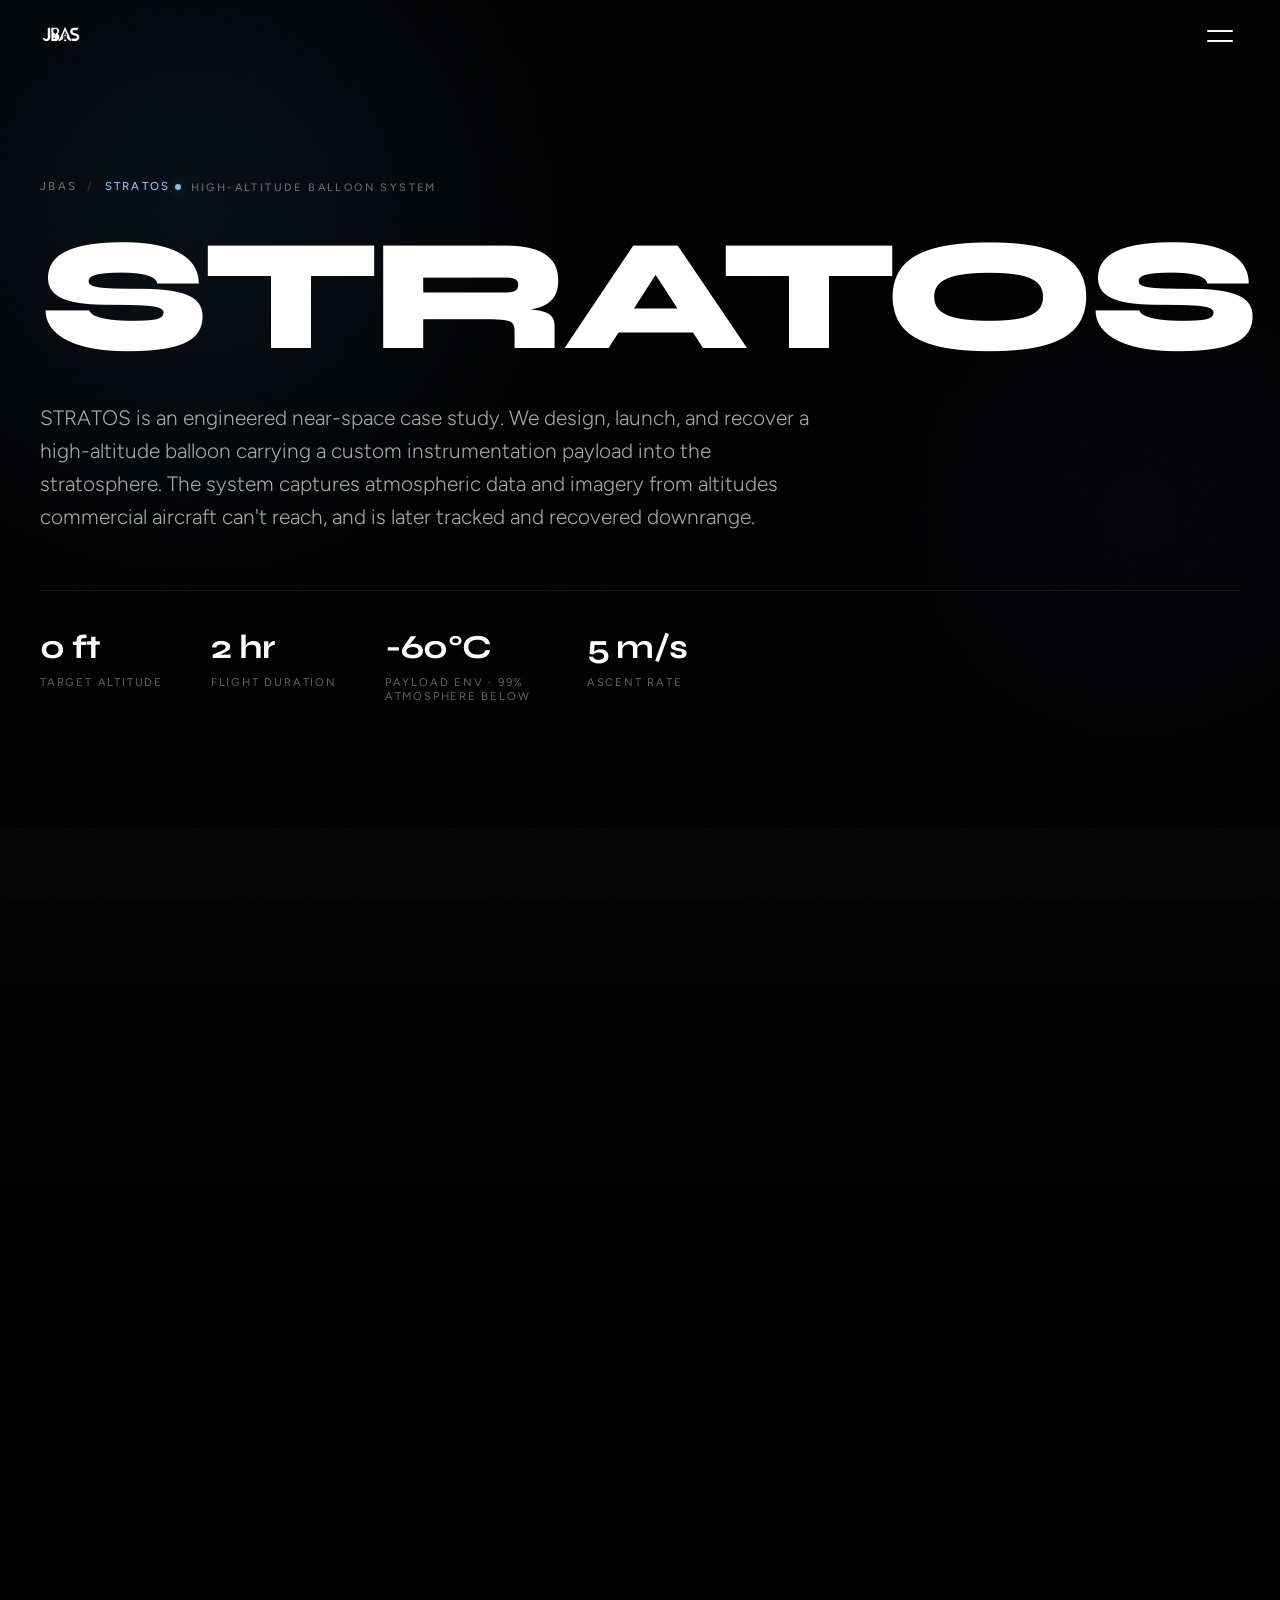
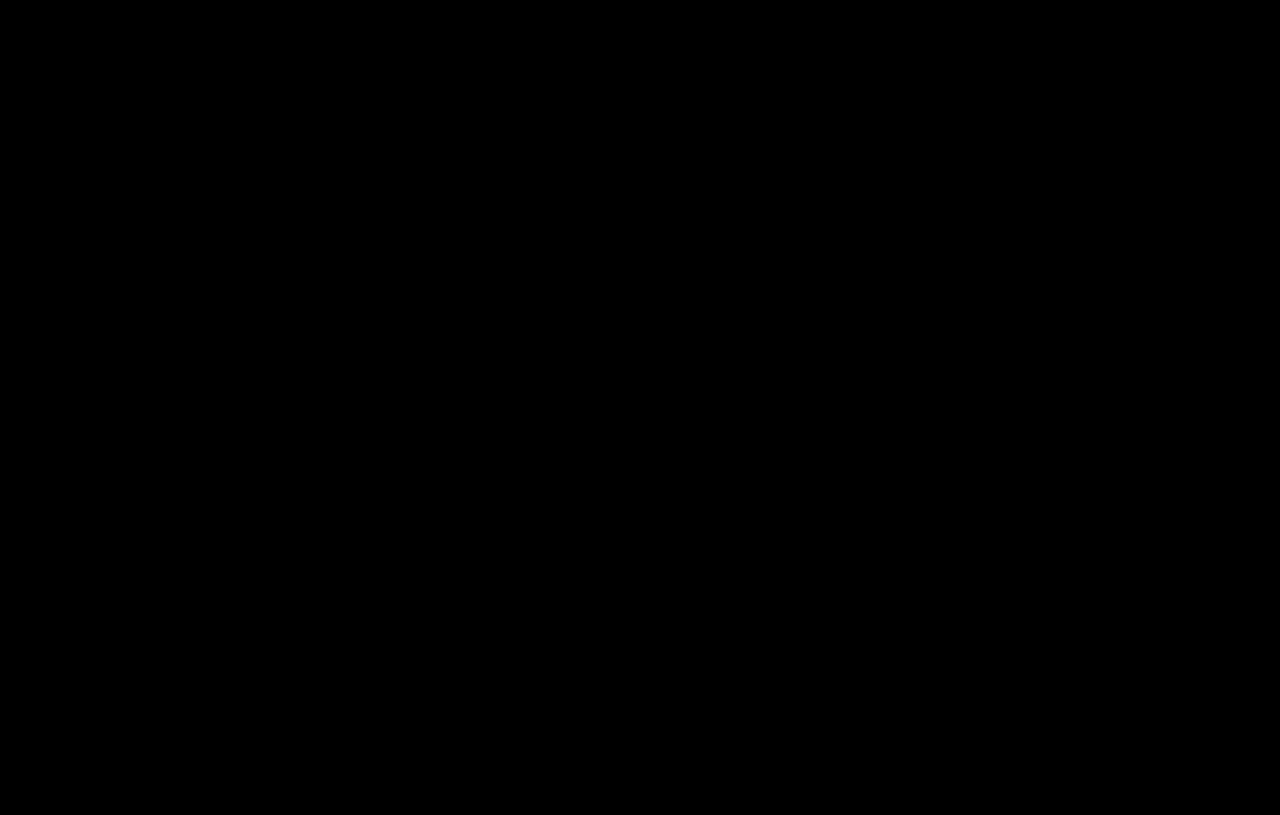
==== commit 00bacdd4: "Update stratos.html" ====
--- a/stratos.html
+++ b/stratos.html
@@ -141,278 +141,4 @@
 
 <!-- Filled area under the trajectory -->
 <path class="flight-profile__area"
-d="M60,300 L440,48 C486,150 524,214 585,242 C672,282 762,290 850,292 L850,310 L60,310 Z" />
-
-<!-- Ascent: steady linear climb -->
-<path class="flight-profile__path flight-profile__path--ascent"
-d="M60,300 L440,48" />
-<!-- Descent: sharp drop flattening toward touchdown -->
-<path class="flight-profile__path flight-profile__path--descent"
-d="M440,48 C486,150 524,214 585,242 C672,282 762,290 850,292" />
-
-<!-- Nodes -->
-<g class="fp-node">
-<circle cx="60" cy="300" r="6"/>
-<text x="60" y="326" text-anchor="middle">Launch</text>
-<text class="fp-alt" x="60" y="288" text-anchor="middle">0 ft</text>
-</g>
-<g class="fp-node">
-<circle cx="440" cy="48" r="6"/>
-<text x="440" y="36" text-anchor="middle">Burst / Apex</text>
-<text class="fp-alt" x="440" y="70" text-anchor="middle">~100,000 ft</text>
-</g>
-<g class="fp-node">
-<circle cx="585" cy="242" r="6"/>
-<text x="585" y="230" text-anchor="middle">Descent</text>
-<text class="fp-alt" x="585" y="266" text-anchor="middle">Parachute</text>
-</g>
-<g class="fp-node">
-<circle cx="850" cy="292" r="6"/>
-<text x="850" y="280" text-anchor="end">Recovery</text>
-<text class="fp-alt" x="850" y="316" text-anchor="end">Touchdown</text>
-</g>
-</svg>
-
-<div class="flight-profile__legend">
-<div>Ascent rate<strong>~5 m/s</strong></div>
-<div>Burst altitude<strong>~100,000 ft</strong></div>
-<div>Descent<strong>Parachute-arrested</strong></div>
-<div>Flight duration<strong>~2 hr</strong></div>
-</div>
-</div>
-</div>
-</section>
-
-<!-- ===================== HARDWARE BREAKDOWN: THE EGG PAYLOAD ===================== -->
-<section class="section section--alt" aria-label="Hardware Breakdown — The Egg Payload">
-<div class="container">
-<div class="section__head">
-<p class="eyebrow reveal" data-reveal>Hardware Breakdown</p>
-<h2 class="section__title reveal" data-reveal data-reveal-delay="1">The Egg Payload.</h2>
-<p class="section__lead reveal" data-reveal data-reveal-delay="2">
-A self-contained instrumentation platform built to insulate its electronics, log a complete atmospheric profile, and survive ground impact for field recovery.
-</p>
-</div>
-
-<div class="egg">
-<!-- CAD render placeholder -->
-<figure class="egg__render reveal" data-reveal data-reveal-delay="1">
-<div class="placeholder-chassis">payload-cad-render.png</div>
-<figcaption class="egg__render-cap">
-<span class="egg__render-tag">CAD_01</span>
-<span>Aerodynamic Egg capsule — structural render</span>
-</figcaption>
-</figure>
-
-<!-- Spec list -->
-<div class="egg__specs">
-<div class="spec">
-<div class="spec__row reveal" data-reveal data-reveal-delay="1">
-<span class="spec__key">Structural Airframe</span>
-<span class="spec__val">
-A custom, aerodynamically optimized <strong>3D-printed Egg capsule</strong> built to
-insulate internal components against near-space cold and survive impact forces on descent.
-</span>
-</div>
-<div class="spec__row reveal" data-reveal data-reveal-delay="2">
-<span class="spec__key">Avionics Suite</span>
-<span class="spec__val">
-Onboard <strong>Arduino microcomputer</strong> integrated with an SD card logging shield,
-capturing temperature, barometric pressure, and relative humidity (RH) across the flight.
-</span>
-</div>
-<div class="spec__row reveal" data-reveal data-reveal-delay="3">
-<span class="spec__key">Recovery Stack</span>
-<span class="spec__val">
-Redundant tracking arrays combining primary <strong>GPS telemetry</strong>, an
-<strong>APRS</strong> system, and a localized <strong>AirTag</strong> backup for field recovery.
-</span>
-</div>
-</div>
-</div>
-</div>
-</div>
-</section>
-
-<!-- ===================== FIELD MEDIA MATRIX ===================== -->
-<section class="section" aria-label="Field Media">
-<div class="container">
-<div class="section__head">
-<p class="eyebrow reveal" data-reveal>Field Media</p>
-<h2 class="section__title reveal" data-reveal data-reveal-delay="1">From the ground station to the apex.</h2>
-</div>
-
-<!-- Launch Phase — drone video -->
-<div class="media-block reveal" data-reveal>
-<div class="media-block__head">
-<span class="media-block__index">01</span>
-<div>
-<h3 class="media-block__title">Launch Phase</h3>
-<p class="media-block__desc">DJI drone footage of the ground station team executing the launch.</p>
-</div>
-</div>
-<figure class="media-frame media-frame--wide">
-<video class="media-frame__media" controls preload="none" playsinline poster="">
-<source src="assets/video_launch_drone.mp4" type="video/mp4" />
-</video>
-<div class="media-frame__ph" aria-hidden="true">
-<span class="media-frame__ph-icon">▶</span>
-<span class="media-frame__ph-name">video_launch_drone.mp4</span>
-</div>
-</figure>
-</div>
-
-<!-- Stratospheric Transit — onboard stills gallery -->
-<div class="media-block reveal" data-reveal>
-<div class="media-block__head">
-<span class="media-block__index">02</span>
-<div>
-<h3 class="media-block__title">Stratospheric Transit</h3>
-<p class="media-block__desc">Onboard camera stills showing the curvature of the Earth over Guatemala.</p>
-</div>
-</div>
-<div class="media-gallery">
-<figure class="media-frame">
-<img class="media-frame__media" src="assets/stratosphere_curvature_1.jpg" alt="Onboard still — Earth curvature over Guatemala, frame 1" loading="lazy" />
-<div class="media-frame__ph" aria-hidden="true">
-<span class="media-frame__ph-icon">◈</span>
-<span class="media-frame__ph-name">stratosphere_curvature_1.jpg</span>
-</div>
-</figure>
-<figure class="media-frame">
-<img class="media-frame__media" src="assets/stratosphere_curvature_2.jpg" alt="Onboard still — Earth curvature over Guatemala, frame 2" loading="lazy" />
-<div class="media-frame__ph" aria-hidden="true">
-<span class="media-frame__ph-icon">◈</span>
-<span class="media-frame__ph-name">stratosphere_curvature_2.jpg</span>
-</div>
-</figure>
-</div>
-</div>
-
-<!-- The Apex Event — GoPro burst video -->
-<div class="media-block reveal" data-reveal>
-<div class="media-block__head">
-<span class="media-block__index">03</span>
-<div>
-<h3 class="media-block__title">The Apex Event</h3>
-<p class="media-block__desc">Onboard GoPro capturing the exact moment of balloon burst and parachute deployment.</p>
-</div>
-</div>
-<figure class="media-frame media-frame--wide media-frame--feature">
-<video class="media-frame__media" controls preload="none" playsinline poster="">
-<source src="assets/video_balloon_burst_gopro.mp4" type="video/mp4" />
-</video>
-<div class="media-frame__ph" aria-hidden="true">
-<span class="media-frame__ph-icon">▶</span>
-<span class="media-frame__ph-name">video_balloon_burst_gopro.mp4</span>
-</div>
-</figure>
-</div>
-
-<!-- Team Ops — integration + recovery photos -->
-<div class="media-block reveal" data-reveal>
-<div class="media-block__head">
-<span class="media-block__index">04</span>
-<div>
-<h3 class="media-block__title">Team Ops</h3>
-<p class="media-block__desc">Payload integration and field recovery — tracker hunting downrange.</p>
-</div>
-</div>
-<div class="media-gallery">
-<figure class="media-frame">
-<img class="media-frame__media" src="assets/team_assembly.jpg" alt="Team during payload integration" loading="lazy" />
-<div class="media-frame__ph" aria-hidden="true">
-<span class="media-frame__ph-icon">◈</span>
-<span class="media-frame__ph-name">team_assembly.jpg</span>
-</div>
-</figure>
-<figure class="media-frame">
-<img class="media-frame__media" src="assets/recovery_team.jpg" alt="Recovery team tracking the payload in the field" loading="lazy" />
-<div class="media-frame__ph" aria-hidden="true">
-<span class="media-frame__ph-icon">◈</span>
-<span class="media-frame__ph-name">recovery_team.jpg</span>
-</div>
-</figure>
-</div>
-</div>
-</div>
-</section>
-
-<!-- ===================== MISSION DATA ANALYTICS DASHBOARD ===================== -->
-<section class="section section--alt" aria-label="Mission Data Analytics">
-<div class="container">
-<div class="section__head">
-<p class="eyebrow reveal" data-reveal>Mission Data</p>
-<h2 class="section__title reveal" data-reveal data-reveal-delay="1">Flight analytics dashboard.</h2>
-<p class="section__lead reveal" data-reveal data-reveal-delay="2">
-Post-mission findings from the onboard logger and recovery telemetry. Chart surfaces are
-wired and awaiting the finalized flight dataset.
-</p>
-</div>
-
-<div class="grid grid--3 dashboard">
-<!-- Thermal profile -->
-<article class="data-card reveal" data-reveal data-reveal-delay="1">
-<div class="data-card__head">
-<span class="data-card__num">01</span>
-</div>
-<h3 class="data-card__title">Atmosphere Thermal Profile</h3>
-<p class="data-card__sub">Temperature vs. altitude — tropopause drop</p>
-<div class="chart">
-<span class="chart__empty">Awaiting Flight Data</span>
-</div>
-</article>
-
-<!-- Barometric decay -->
-<article class="data-card reveal" data-reveal data-reveal-delay="2">
-<div class="data-card__head">
-<span class="data-card__num">02</span>
-</div>
-<h3 class="data-card__title">Barometric Decay Curve</h3>
-<p class="data-card__sub">Pressure dropping below 10 hPa</p>
-<div class="chart">
-<span class="chart__empty">Awaiting Flight Data</span>
-</div>
-</article>
-
-<!-- Downrange flight path -->
-<article class="data-card reveal" data-reveal data-reveal-delay="3">
-<div class="data-card__head">
-<span class="data-card__num">03</span>
-</div>
-<h3 class="data-card__title">Downrange Flight Path</h3>
-<p class="data-card__sub">Departure → recovery zone, Escuintla (near port)</p>
-<div class="chart">
-<span class="chart__empty">Awaiting Flight Data</span>
-</div>
-</article>
-</div>
-</div>
-</section>
-
-<!-- ===================== FOOTER ===================== -->
-<footer class="footer">
-<div class="footer__inner">
-<div class="footer__left">
-<a href="/" aria-label="JBAS — home" class="footer__logo-link">
-<img src="assets/jbas-logo.png" alt="JBAS Logo" class="footer__logo" />
-</a>
-<p class="footer__tagline">Journey Beyond Aerospace Society</p>
-</div>
-<div class="footer__right">
-<p class="footer__heading">SOCIAL</p>
-<nav class="footer__links" aria-label="Social links">
-<span class="footer__link footer__link--muted">YouTube <span class="footer__soon">— coming soon</span></span>
-<a class="footer__link" href="https://www.instagram.com/jbas_cm/" target="_blank" rel="noopener noreferrer">Instagram</a>
-<a class="footer__link" href="https://github.com/ruricky" target="_blank" rel="noopener noreferrer">GitHub</a>
-</nav>
-</div>
-</div>
-<div class="footer__bottom">
-<span class="footer__copy">© 2025 JBAS. All rights reserved.</span>
-</div>
-</footer>
-
-<script src="stratos.js"></script>
-</body>
-</html>
+d="M60,300
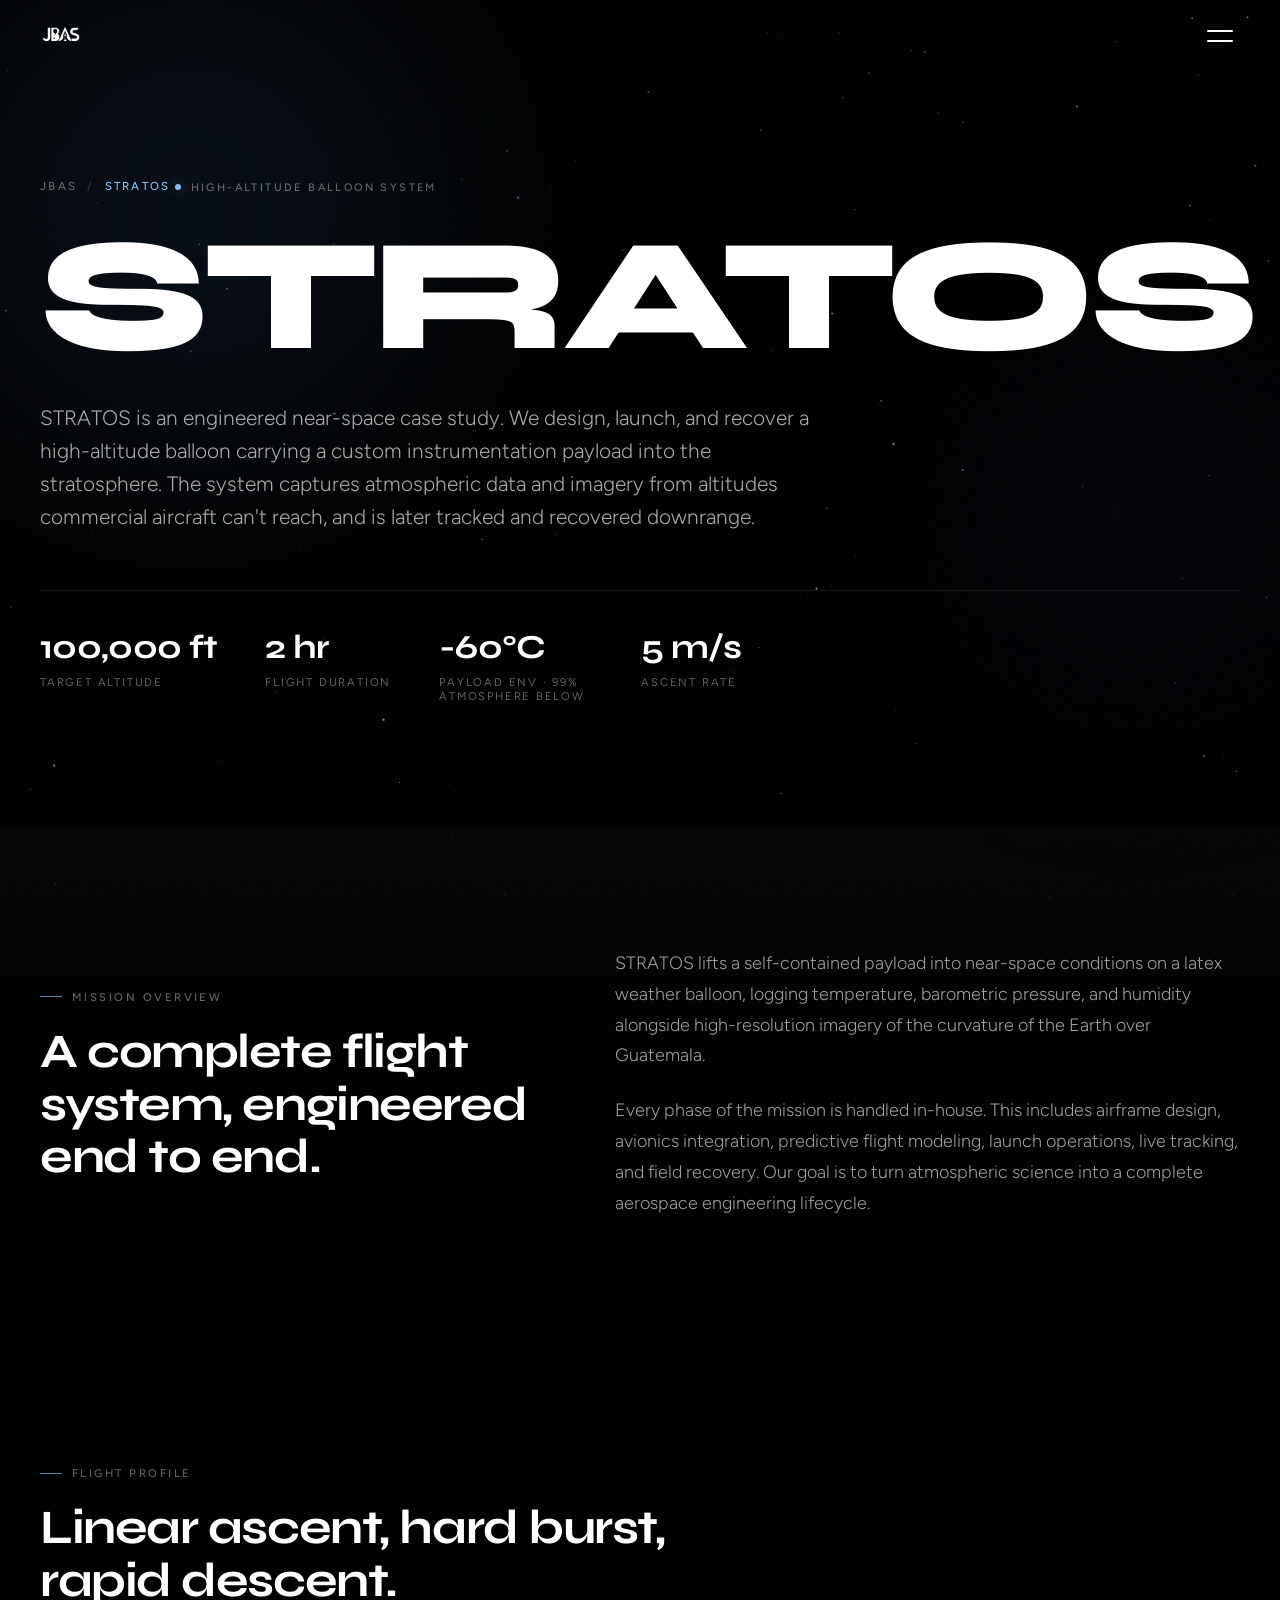
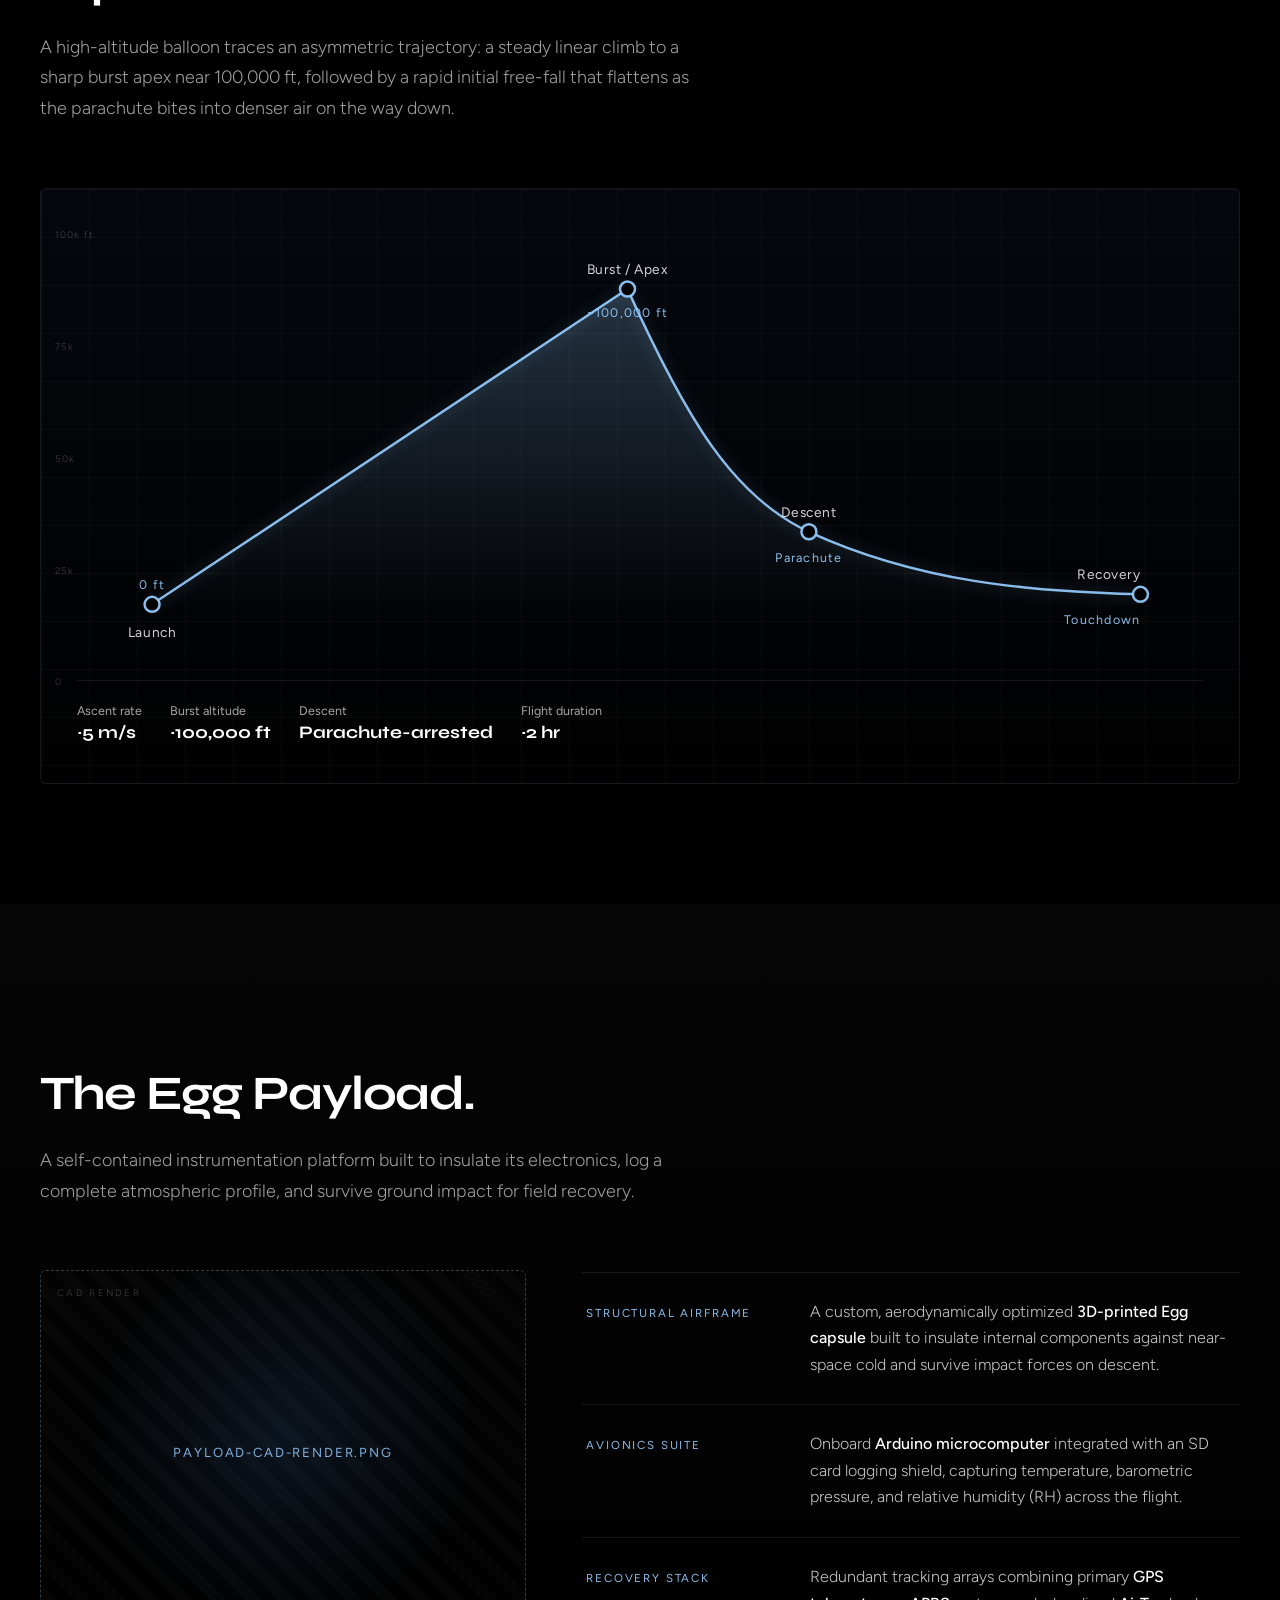
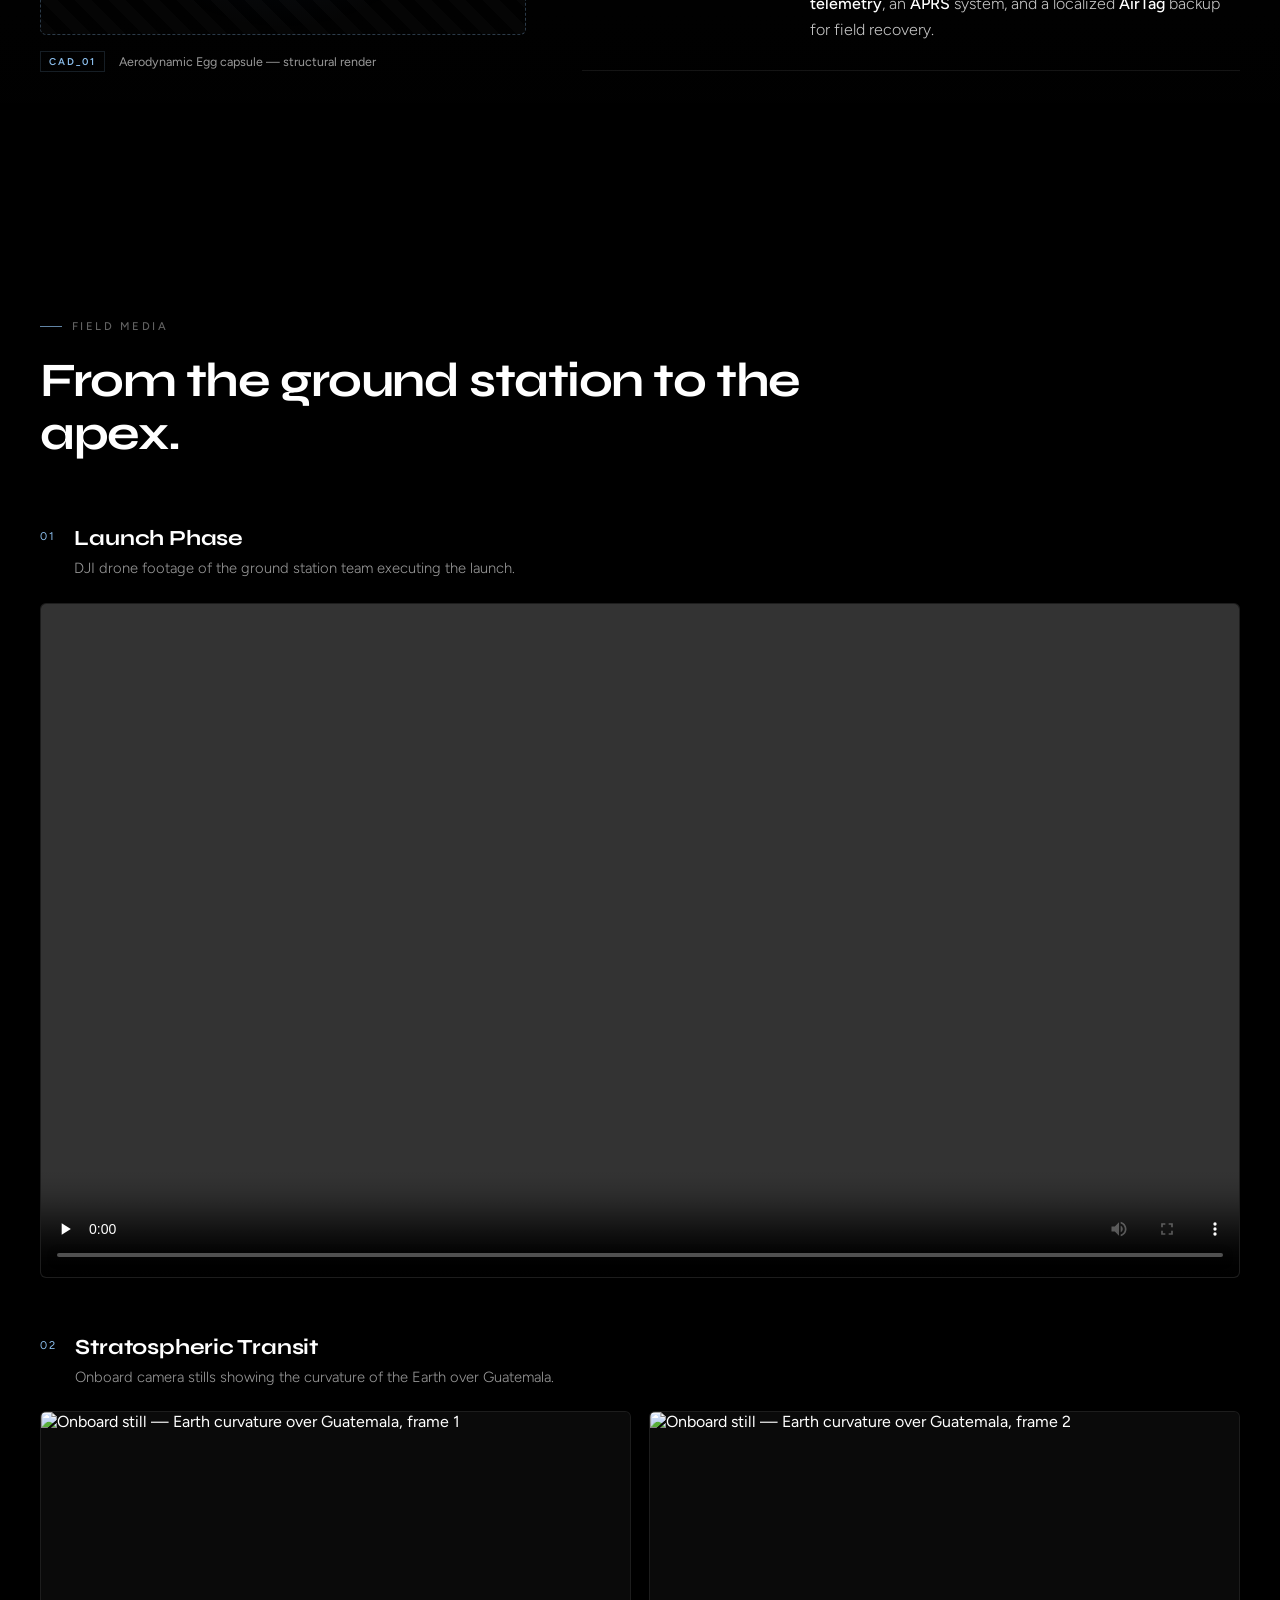
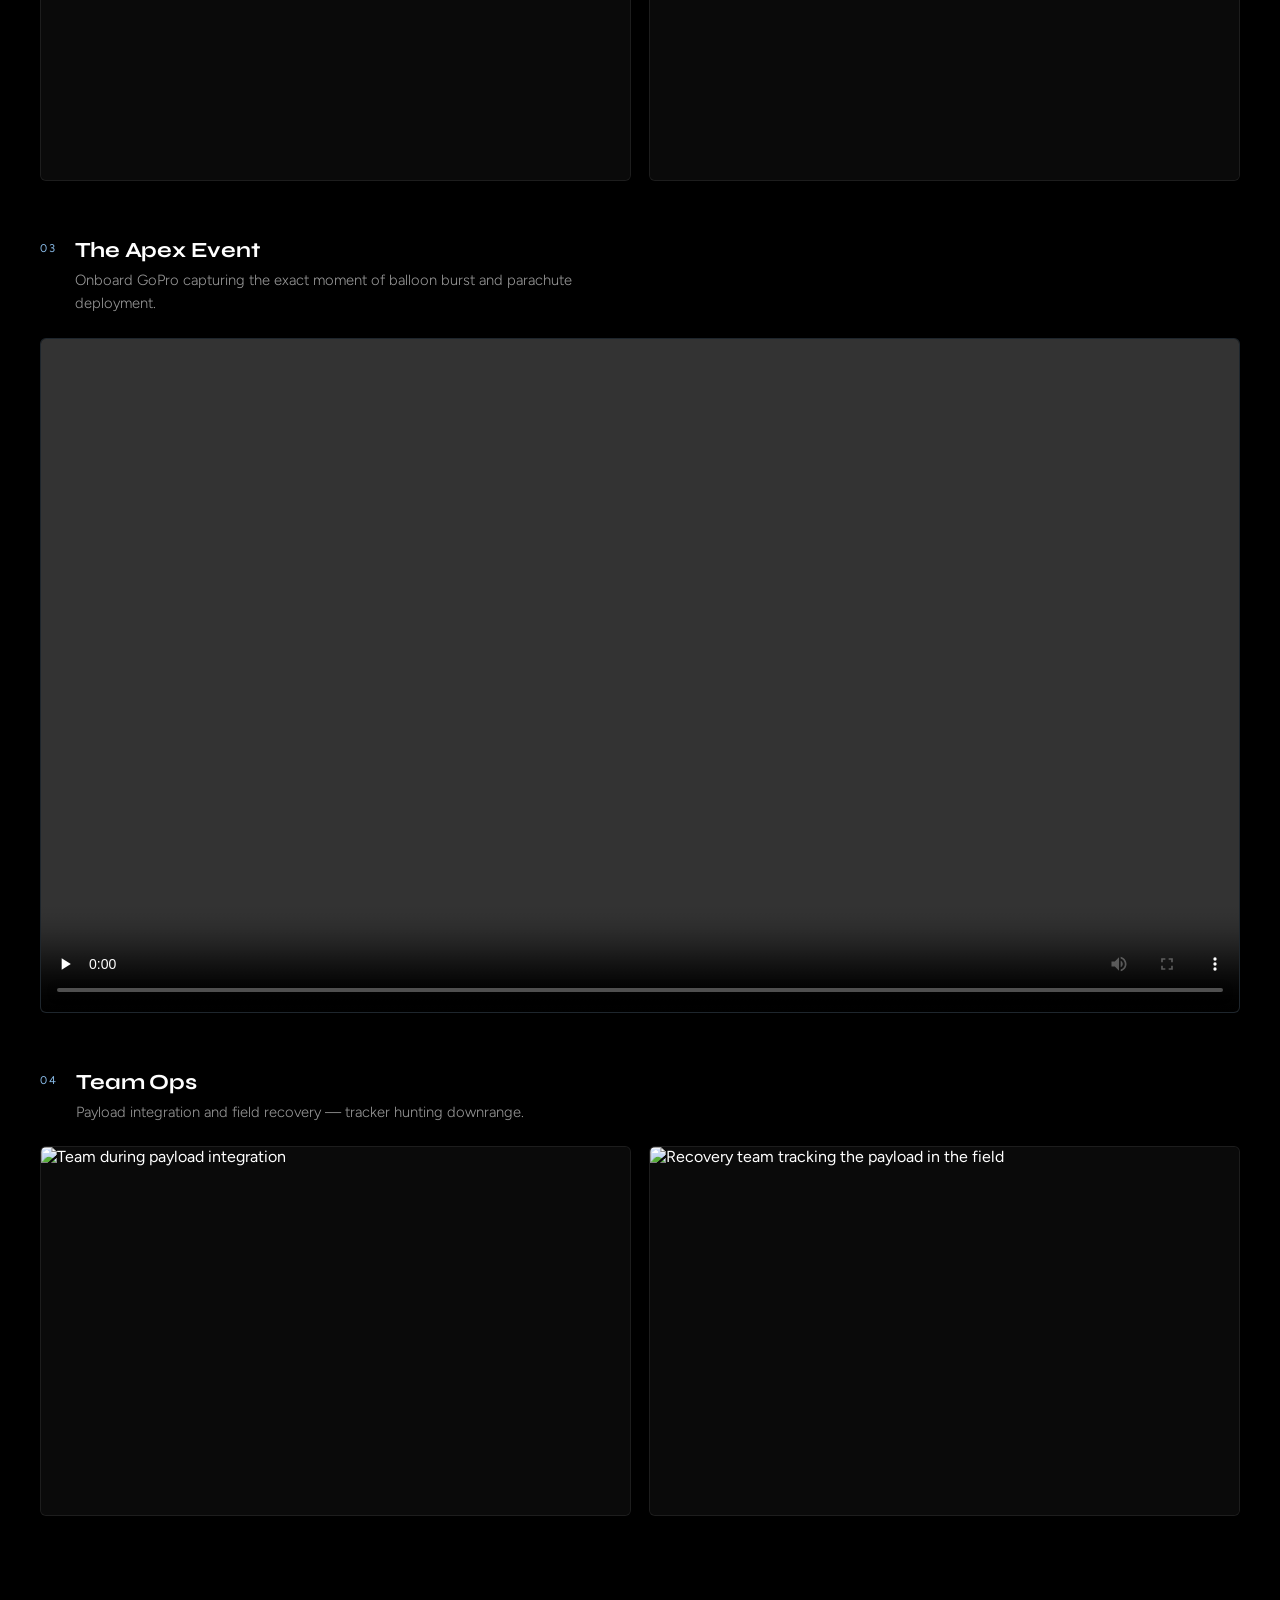
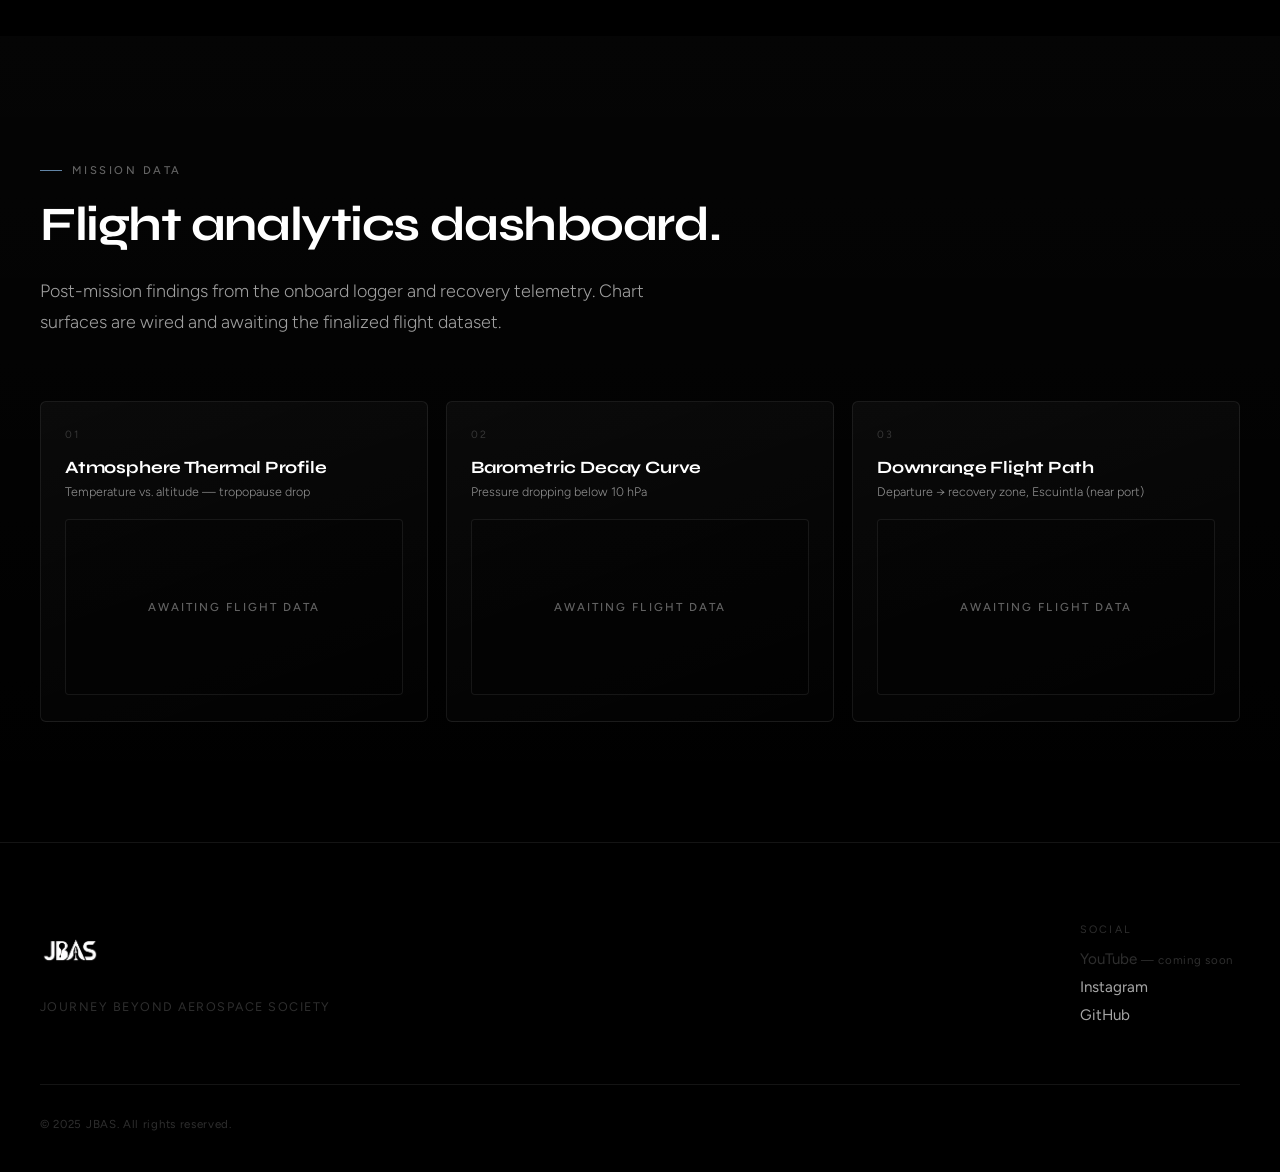
==== commit 0eabb082: "Update stratos.html" ====
--- a/stratos.html
+++ b/stratos.html
@@ -141,4 +141,270 @@
 
 <!-- Filled area under the trajectory -->
 <path class="flight-profile__area"
-d="M60,300
+d="M60,300 L440,48 C486,150 524,214 585,242 C672,282 762,290 850,292 L850,310 L60,310 Z" />
+
+<!-- Ascent: steady linear climb -->
+<path class="flight-profile__path flight-profile__path--ascent"
+d="M60,300 L440,48" />
+<!-- Descent: sharp drop flattening toward touchdown -->
+<path class="flight-profile__path flight-profile__path--descent"
+d="M440,48 C486,150 524,214 585,242 C672,282 762,290 850,292" />
+
+<!-- Nodes -->
+<g class="fp-node">
+<circle cx="60" cy="300" r="6"/>
+<text x="60" y="326" text-anchor="middle">Launch</text>
+<text class="fp-alt" x="60" y="288" text-anchor="middle">0 ft</text>
+</g>
+<g class="fp-node">
+<circle cx="440" cy="48" r="6"/>
+<text x="440" y="36" text-anchor="middle">Burst / Apex</text>
+<text class="fp-alt" x="440" y="70" text-anchor="middle">~100,000 ft</text>
+</g>
+<g class="fp-node">
+<circle cx="585" cy="242" r="6"/>
+<text x="585" y="230" text-anchor="middle">Descent</text>
+<text class="fp-alt" x="585" y="266" text-anchor="middle">Parachute</text>
+</g>
+<g class="fp-node">
+<circle cx="850" cy="292" r="6"/>
+<text x="850" y="280" text-anchor="end">Recovery</text>
+<text class="fp-alt" x="850" y="316" text-anchor="end">Touchdown</text>
+</g>
+</svg>
+
+<div class="flight-profile__legend">
+<div>Ascent rate<strong>~5 m/s</strong></div>
+<div>Burst altitude<strong>~100,000 ft</strong></div>
+<div>Descent<strong>Parachute-arrested</strong></div>
+<div>Flight duration<strong>~2 hr</strong></div>
+</div>
+</div>
+</div>
+</section>
+
+<!-- ===================== HARDWARE BREAKDOWN: THE EGG PAYLOAD ===================== -->
+<section class="section section--alt" aria-label="Hardware Breakdown — The Egg Payload">
+<div class="container">
+<div class="section__head">
+<p class="eyebrow reveal" data-reveal>Hardware Breakdown</p>
+<h2 class="section__title reveal" data-reveal data-reveal-delay="1">The Egg Payload.</h2>
+<p class="section__lead reveal" data-reveal data-reveal-delay="2">
+A self-contained instrumentation platform built to insulate its electronics, log a complete atmospheric profile, and survive ground impact for field recovery.
+</p>
+</div>
+
+<div class="egg">
+<!-- CAD render placeholder -->
+<figure class="egg__render reveal" data-reveal data-reveal-delay="1">
+<div class="placeholder-chassis">payload-cad-render.png</div>
+<figcaption class="egg__render-cap">
+<span class="egg__render-tag">CAD_01</span>
+<span>Aerodynamic Egg capsule — structural render</span>
+</figcaption>
+</figure>
+
+<!-- Spec list -->
+<div class="egg__specs">
+<div class="spec">
+<div class="spec__row reveal" data-reveal data-reveal-delay="1">
+<span class="spec__key">Structural Airframe</span>
+<span class="spec__val">
+A custom, aerodynamically optimized <strong>3D-printed Egg capsule</strong> built to
+insulate internal components against near-space cold and survive impact forces on descent.
+</span>
+</div>
+<div class="spec__row reveal" data-reveal data-reveal-delay="2">
+<span class="spec__key">Avionics Suite</span>
+<span class="spec__val">
+Onboard <strong>Arduino microcomputer</strong> integrated with an SD card logging shield,
+capturing temperature, barometric pressure, and relative humidity (RH) across the flight.
+</span>
+</div>
+<div class="spec__row reveal" data-reveal data-reveal-delay="3">
+<span class="spec__key">Recovery Stack</span>
+<span class="spec__val">
+Redundant tracking arrays combining primary <strong>GPS telemetry</strong>, an
+<strong>APRS</strong> system, and a localized <strong>AirTag</strong> backup for field recovery.
+</span>
+</div>
+</div>
+</div>
+</div>
+</div>
+</section>
+
+<!-- ===================== FIELD MEDIA MATRIX ===================== -->
+<section class="section" aria-label="Field Media">
+<div class="container">
+<div class="section__head">
+<p class="eyebrow reveal" data-reveal>Field Media</p>
+<h2 class="section__title reveal" data-reveal data-reveal-delay="1">From the ground station to the apex.</h2>
+</div>
+
+<!-- Launch Phase — drone video -->
+<div class="media-block reveal" data-reveal>
+<div class="media-block__head">
+<span class="media-block__index">01</span>
+<div>
+<h3 class="media-block__title">Launch Phase</h3>
+<p class="media-block__desc">DJI drone footage of the ground station team executing the launch.</p>
+</div>
+</div>
+<figure class="media-frame media-frame--wide">
+<video class="media-frame__media" controls preload="none" playsinline poster="">
+<source src="assets/video_launch_drone.mp4" type="video/mp4" />
+</video>
+</figure>
+</div>
+
+<!-- Stratospheric Transit — onboard stills gallery -->
+<div class="media-block reveal" data-reveal>
+<div class="media-block__head">
+<span class="media-block__index">02</span>
+<div>
+<h3 class="media-block__title">Stratospheric Transit</h3>
+<p class="media-block__desc">Onboard camera stills showing the curvature of the Earth over Guatemala.</p>
+</div>
+</div>
+<div class="media-gallery">
+<figure class="media-frame">
+<img class="media-frame__media" src="assets/stratosphere_curvature_1.jpg" alt="Onboard still — Earth curvature over Guatemala, frame 1" loading="lazy" />
+<div class="media-frame__ph" aria-hidden="true">
+<span class="media-frame__ph-icon">◈</span>
+<span class="media-frame__ph-name">stratosphere_curvature_1.jpg</span>
+</div>
+</figure>
+<figure class="media-frame">
+<img class="media-frame__media" src="assets/stratosphere_curvature_2.jpg" alt="Onboard still — Earth curvature over Guatemala, frame 2" loading="lazy" />
+<div class="media-frame__ph" aria-hidden="true">
+<span class="media-frame__ph-icon">◈</span>
+<span class="media-frame__ph-name">stratosphere_curvature_2.jpg</span>
+</div>
+</figure>
+</div>
+</div>
+
+<!-- The Apex Event — GoPro burst video -->
+<div class="media-block reveal" data-reveal>
+<div class="media-block__head">
+<span class="media-block__index">03</span>
+<div>
+<h3 class="media-block__title">The Apex Event</h3>
+<p class="media-block__desc">Onboard GoPro capturing the exact moment of balloon burst and parachute deployment.</p>
+</div>
+</div>
+<figure class="media-frame media-frame--wide media-frame--feature">
+<video class="media-frame__media" controls preload="none" playsinline poster="">
+<source src="assets/video_balloon_burst_gopro.mp4" type="video/mp4" />
+</video>
+</figure>
+</div>
+
+<!-- Team Ops — integration + recovery photos -->
+<div class="media-block reveal" data-reveal>
+<div class="media-block__head">
+<span class="media-block__index">04</span>
+<div>
+<h3 class="media-block__title">Team Ops</h3>
+<p class="media-block__desc">Payload integration and field recovery — tracker hunting downrange.</p>
+</div>
+</div>
+<div class="media-gallery">
+<figure class="media-frame">
+<img class="media-frame__media" src="assets/team_assembly.jpg" alt="Team during payload integration" loading="lazy" />
+<div class="media-frame__ph" aria-hidden="true">
+<span class="media-frame__ph-icon">◈</span>
+<span class="media-frame__ph-name">team_assembly.jpg</span>
+</div>
+</figure>
+<figure class="media-frame">
+<img class="media-frame__media" src="assets/recovery_team.jpg" alt="Recovery team tracking the payload in the field" loading="lazy" />
+<div class="media-frame__ph" aria-hidden="true">
+<span class="media-frame__ph-icon">◈</span>
+<span class="media-frame__ph-name">recovery_team.jpg</span>
+</div>
+</figure>
+</div>
+</div>
+</div>
+</section>
+
+<!-- ===================== MISSION DATA ANALYTICS DASHBOARD ===================== -->
+<section class="section section--alt" aria-label="Mission Data Analytics">
+<div class="container">
+<div class="section__head">
+<p class="eyebrow reveal" data-reveal>Mission Data</p>
+<h2 class="section__title reveal" data-reveal data-reveal-delay="1">Flight analytics dashboard.</h2>
+<p class="section__lead reveal" data-reveal data-reveal-delay="2">
+Post-mission findings from the onboard logger and recovery telemetry. Chart surfaces are
+wired and awaiting the finalized flight dataset.
+</p>
+</div>
+
+<div class="grid grid--3 dashboard">
+<!-- Thermal profile -->
+<article class="data-card reveal" data-reveal data-reveal-delay="1">
+<div class="data-card__head">
+<span class="data-card__num">01</span>
+</div>
+<h3 class="data-card__title">Atmosphere Thermal Profile</h3>
+<p class="data-card__sub">Temperature vs. altitude — tropopause drop</p>
+<div class="chart">
+<span class="chart__empty">Awaiting Flight Data</span>
+</div>
+</article>
+
+<!-- Barometric decay -->
+<article class="data-card reveal" data-reveal data-reveal-delay="2">
+<div class="data-card__head">
+<span class="data-card__num">02</span>
+</div>
+<h3 class="data-card__title">Barometric Decay Curve</h3>
+<p class="data-card__sub">Pressure dropping below 10 hPa</p>
+<div class="chart">
+<span class="chart__empty">Awaiting Flight Data</span>
+</div>
+</article>
+
+<!-- Downrange flight path -->
+<article class="data-card reveal" data-reveal data-reveal-delay="3">
+<div class="data-card__head">
+<span class="data-card__num">03</span>
+</div>
+<h3 class="data-card__title">Downrange Flight Path</h3>
+<p class="data-card__sub">Departure → recovery zone, Escuintla (near port)</p>
+<div class="chart">
+<span class="chart__empty">Awaiting Flight Data</span>
+</div>
+</article>
+</div>
+</div>
+</section>
+
+<!-- ===================== FOOTER ===================== -->
+<footer class="footer">
+<div class="footer__inner">
+<div class="footer__left">
+<a href="/" aria-label="JBAS — home" class="footer__logo-link">
+<img src="assets/jbas-logo.png" alt="JBAS Logo" class="footer__logo" />
+</a>
+<p class="footer__tagline">Journey Beyond Aerospace Society</p>
+</div>
+<div class="footer__right">
+<p class="footer__heading">SOCIAL</p>
+<nav class="footer__links" aria-label="Social links">
+<span class="footer__link footer__link--muted">YouTube <span class="footer__soon">— coming soon</span></span>
+<a class="footer__link" href="https://www.instagram.com/jbas_cm/" target="_blank" rel="noopener noreferrer">Instagram</a>
+<a class="footer__link" href="https://github.com/ruricky" target="_blank" rel="noopener noreferrer">GitHub</a>
+</nav>
+</div>
+</div>
+<div class="footer__bottom">
+<span class="footer__copy">© 2025 JBAS. All rights reserved.</span>
+</div>
+</footer>
+
+<script src="stratos.js"></script>
+</body>
+</html>
